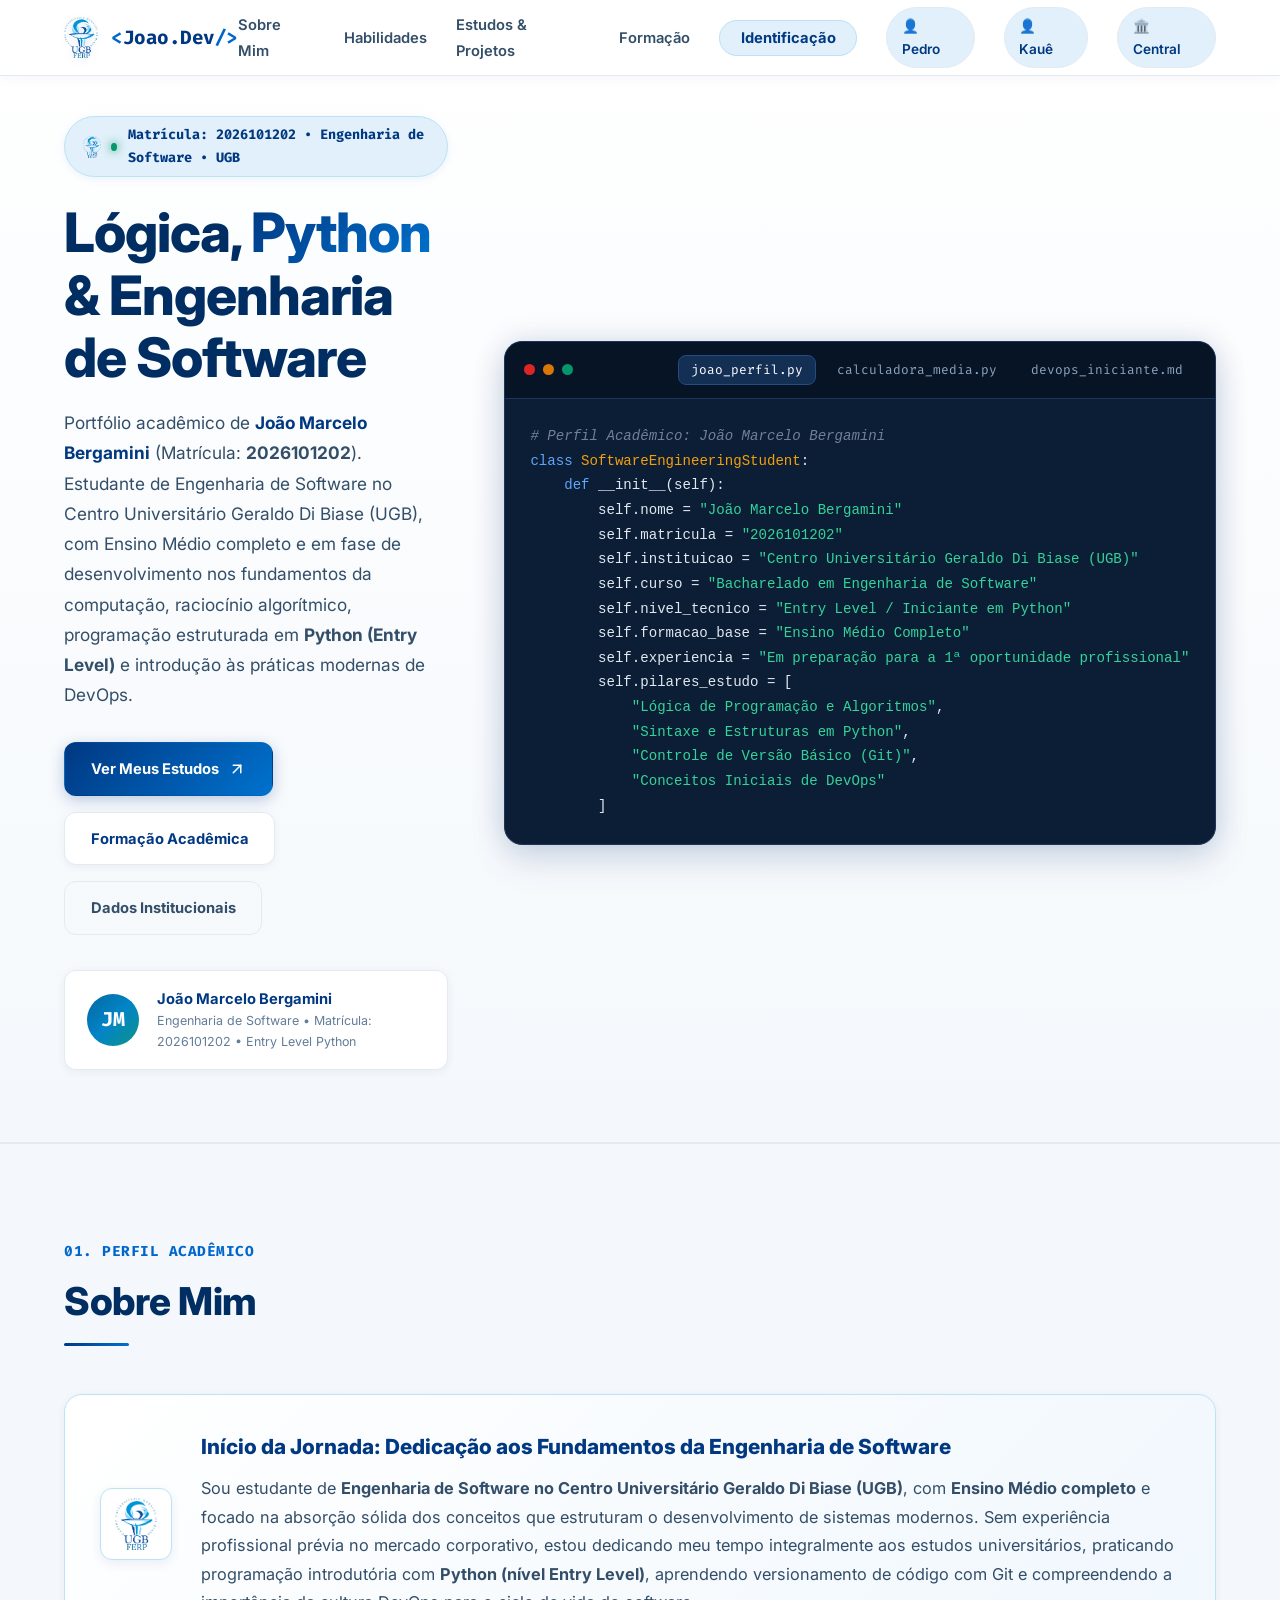
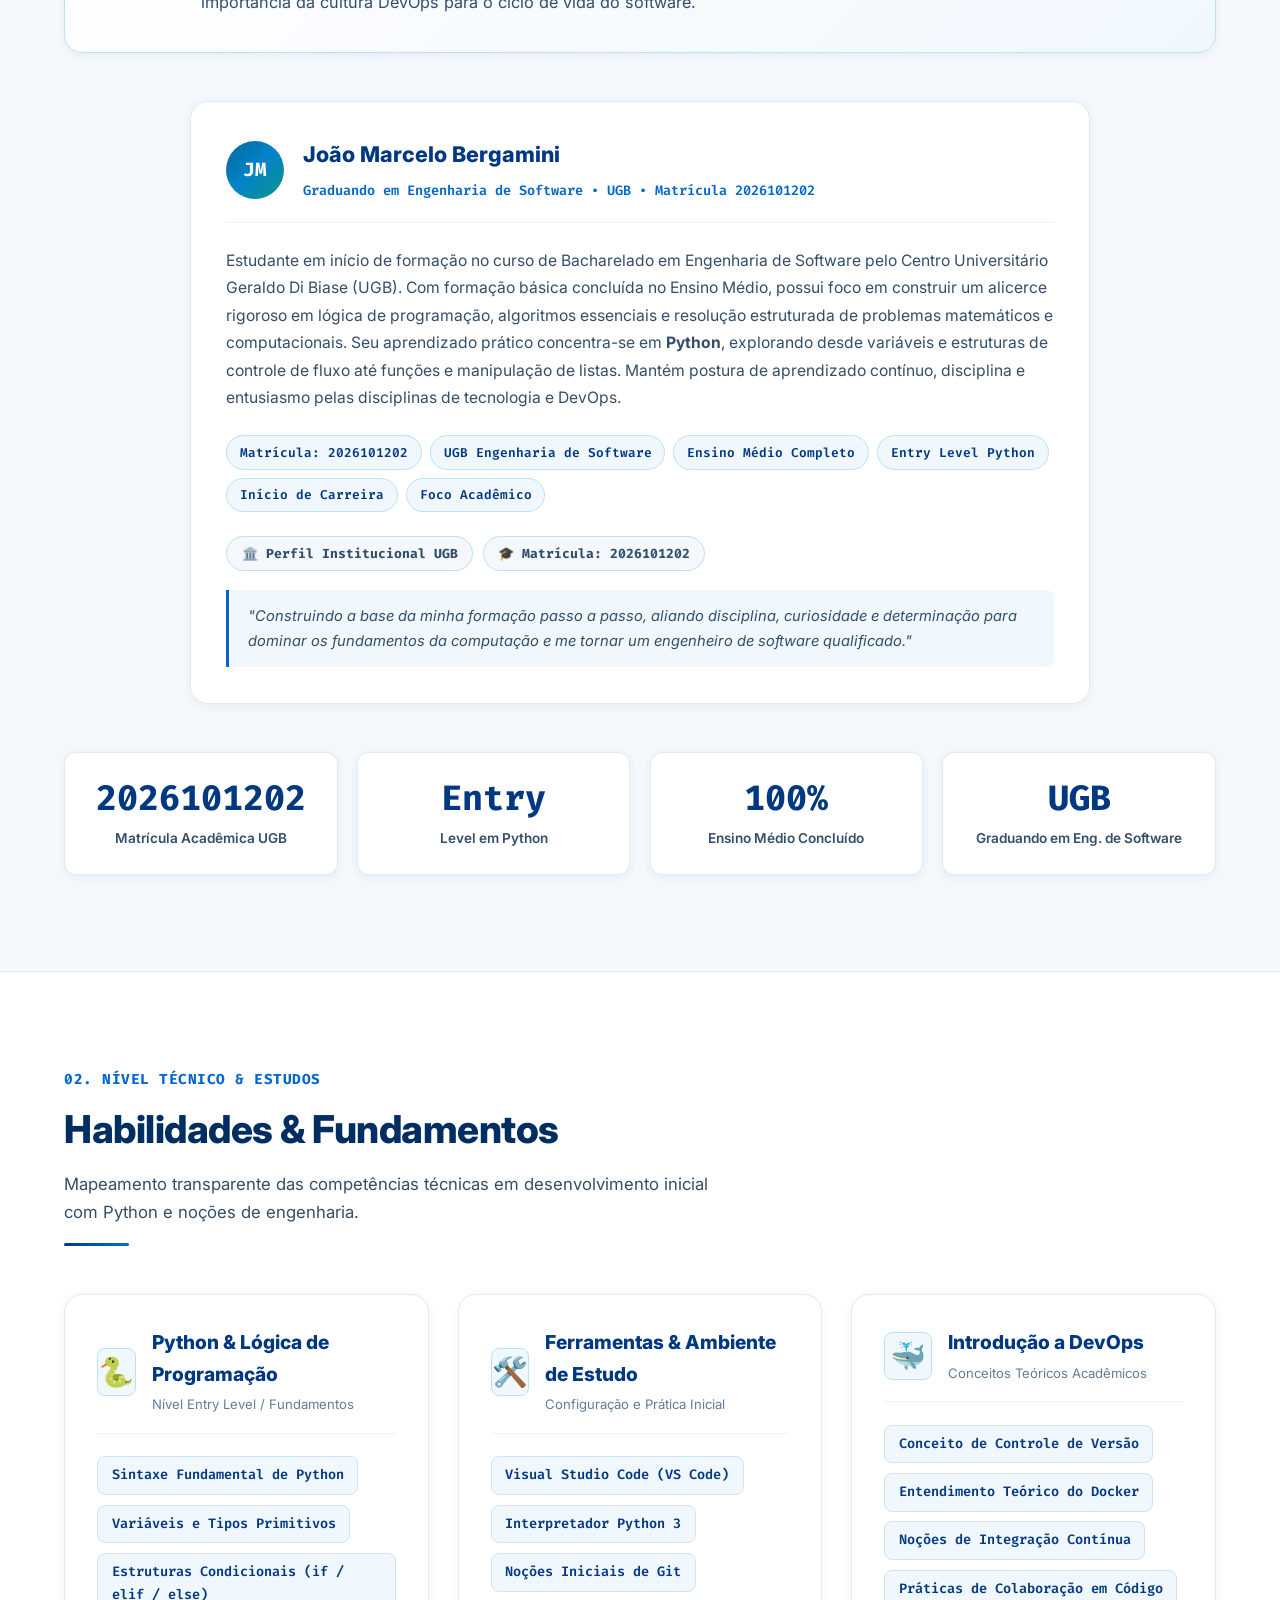
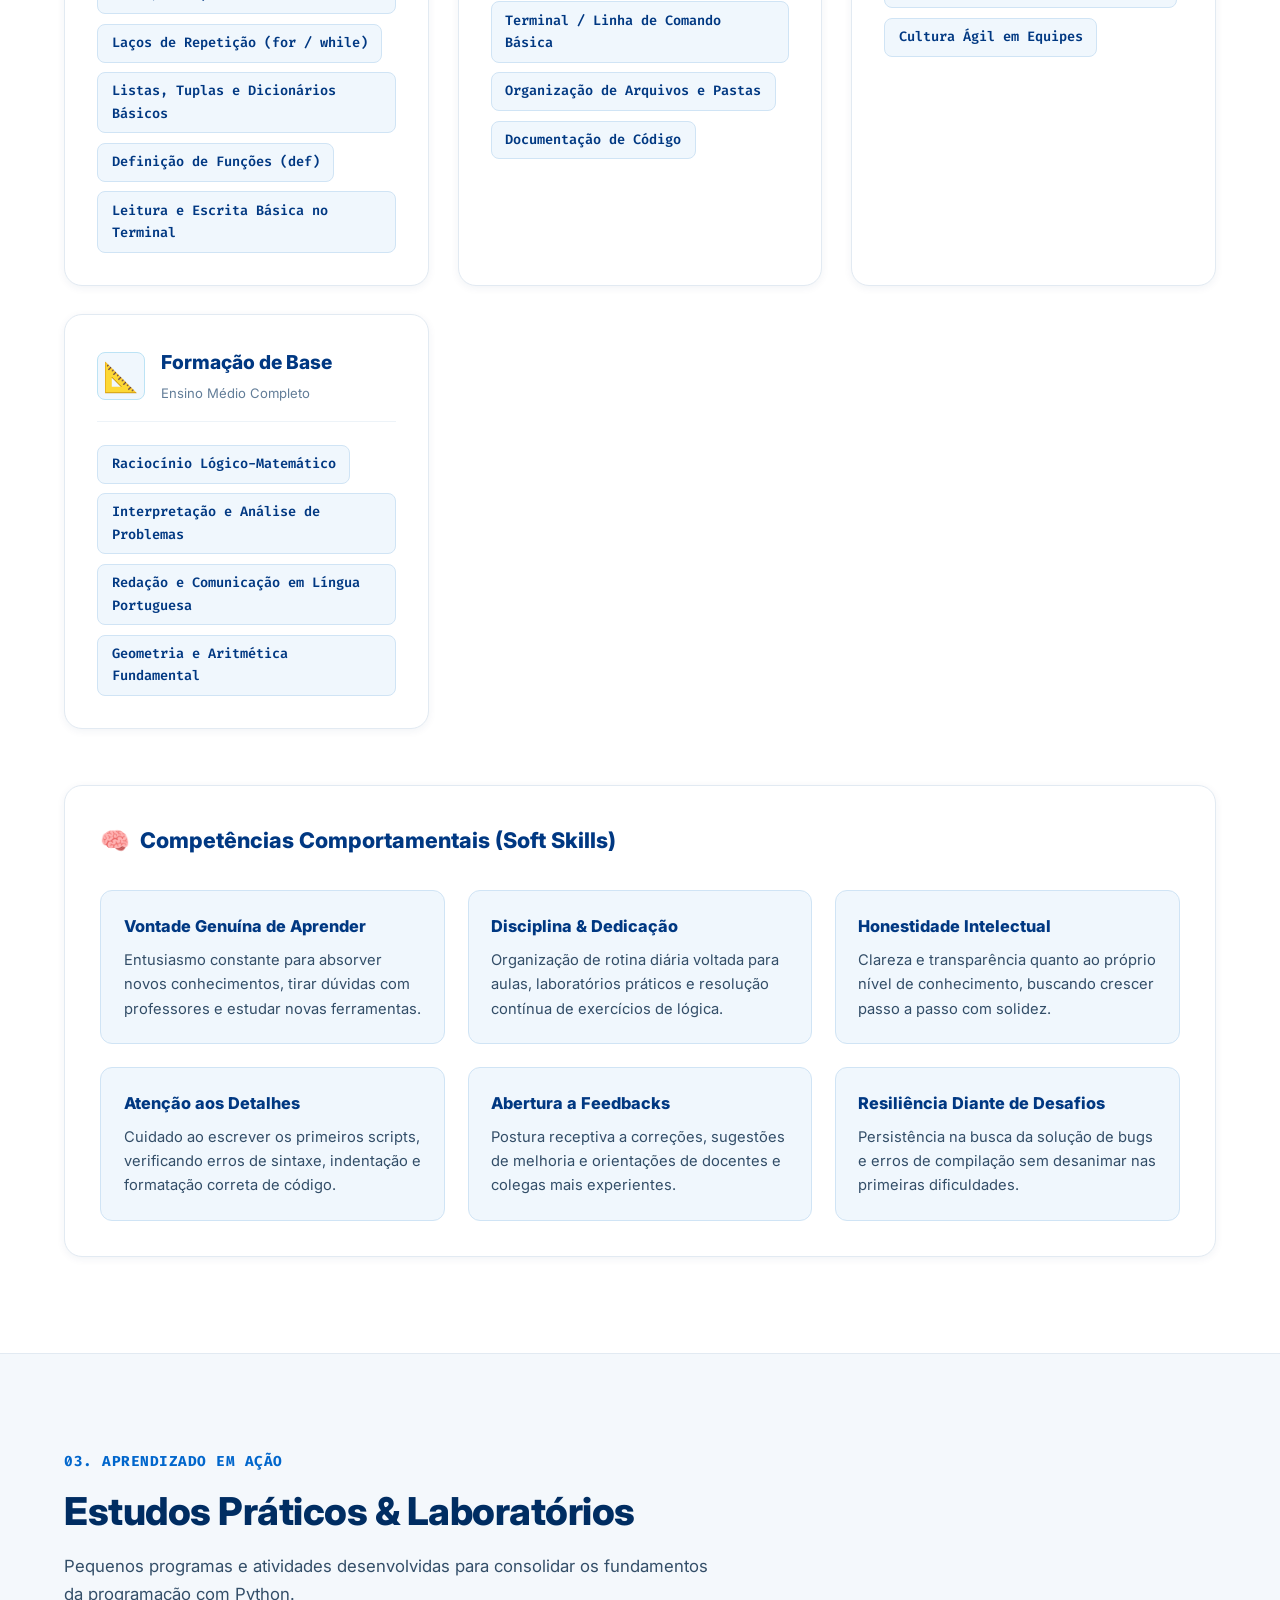
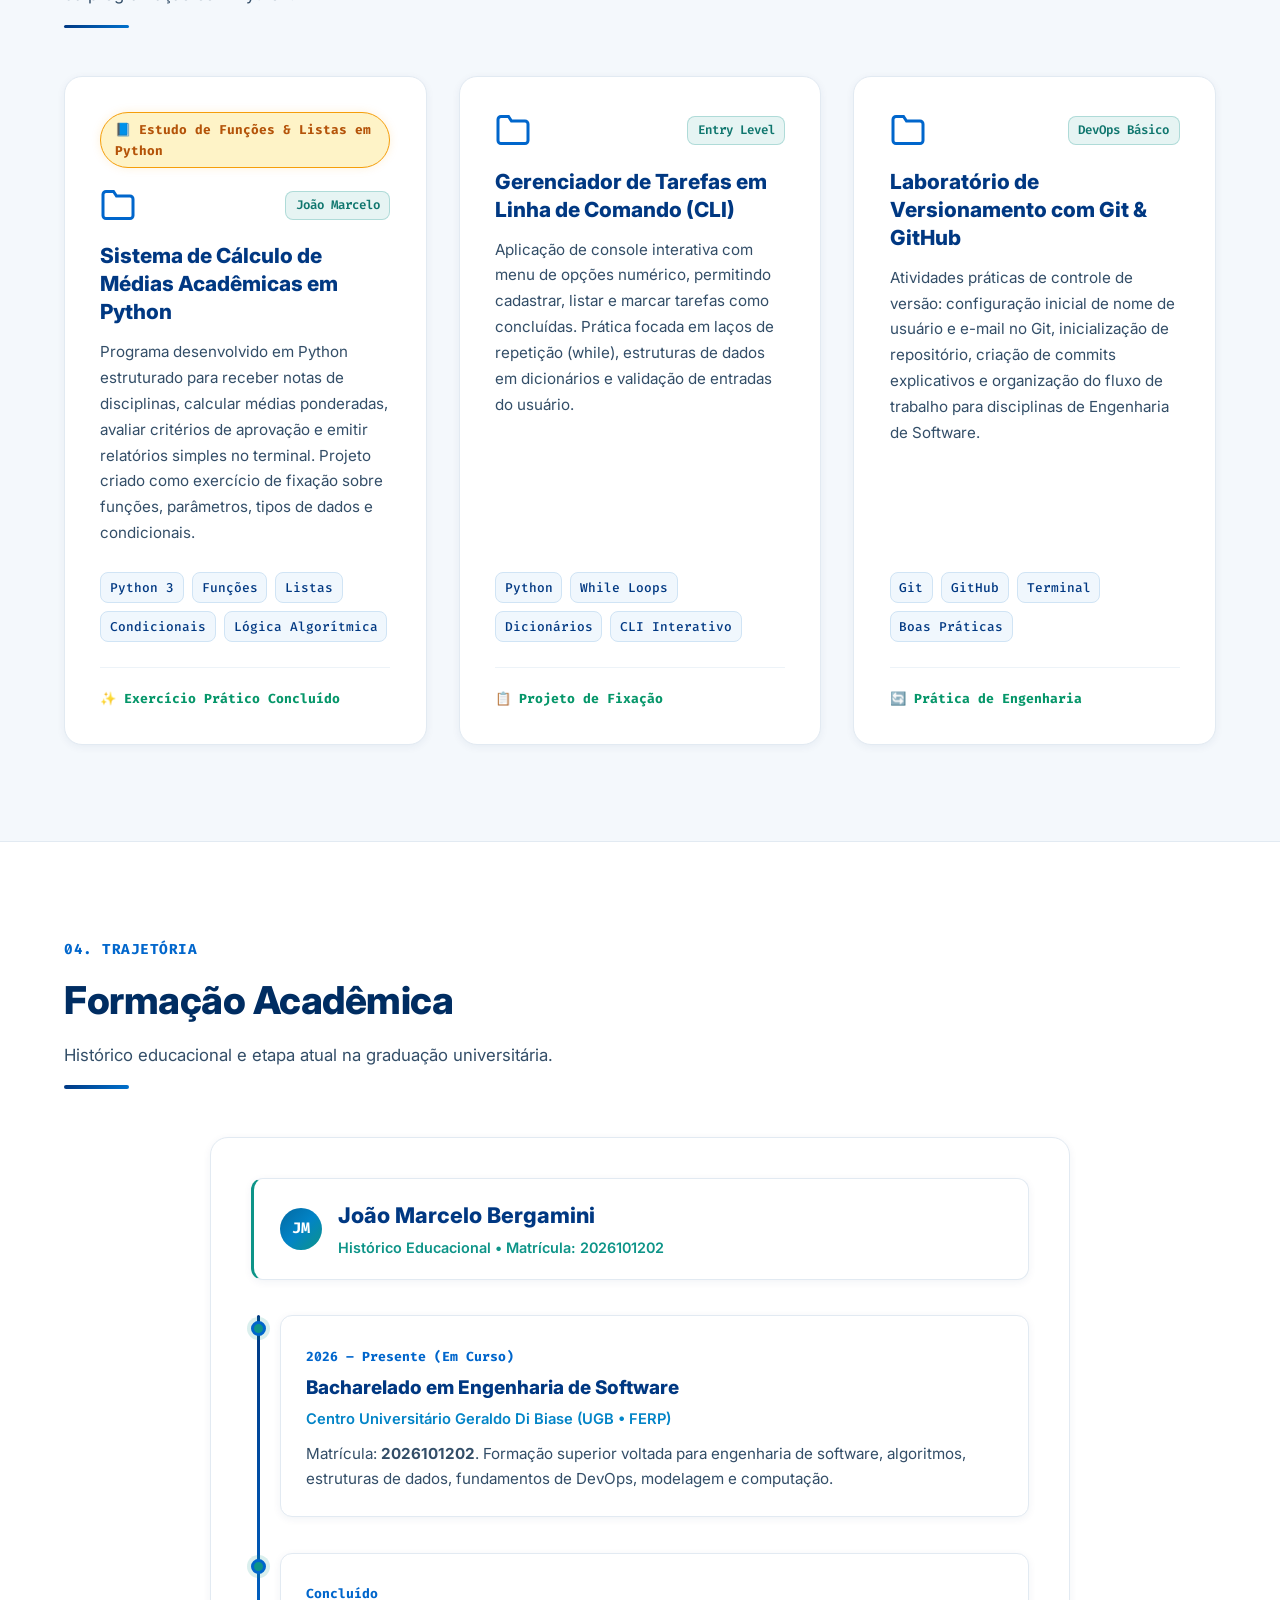
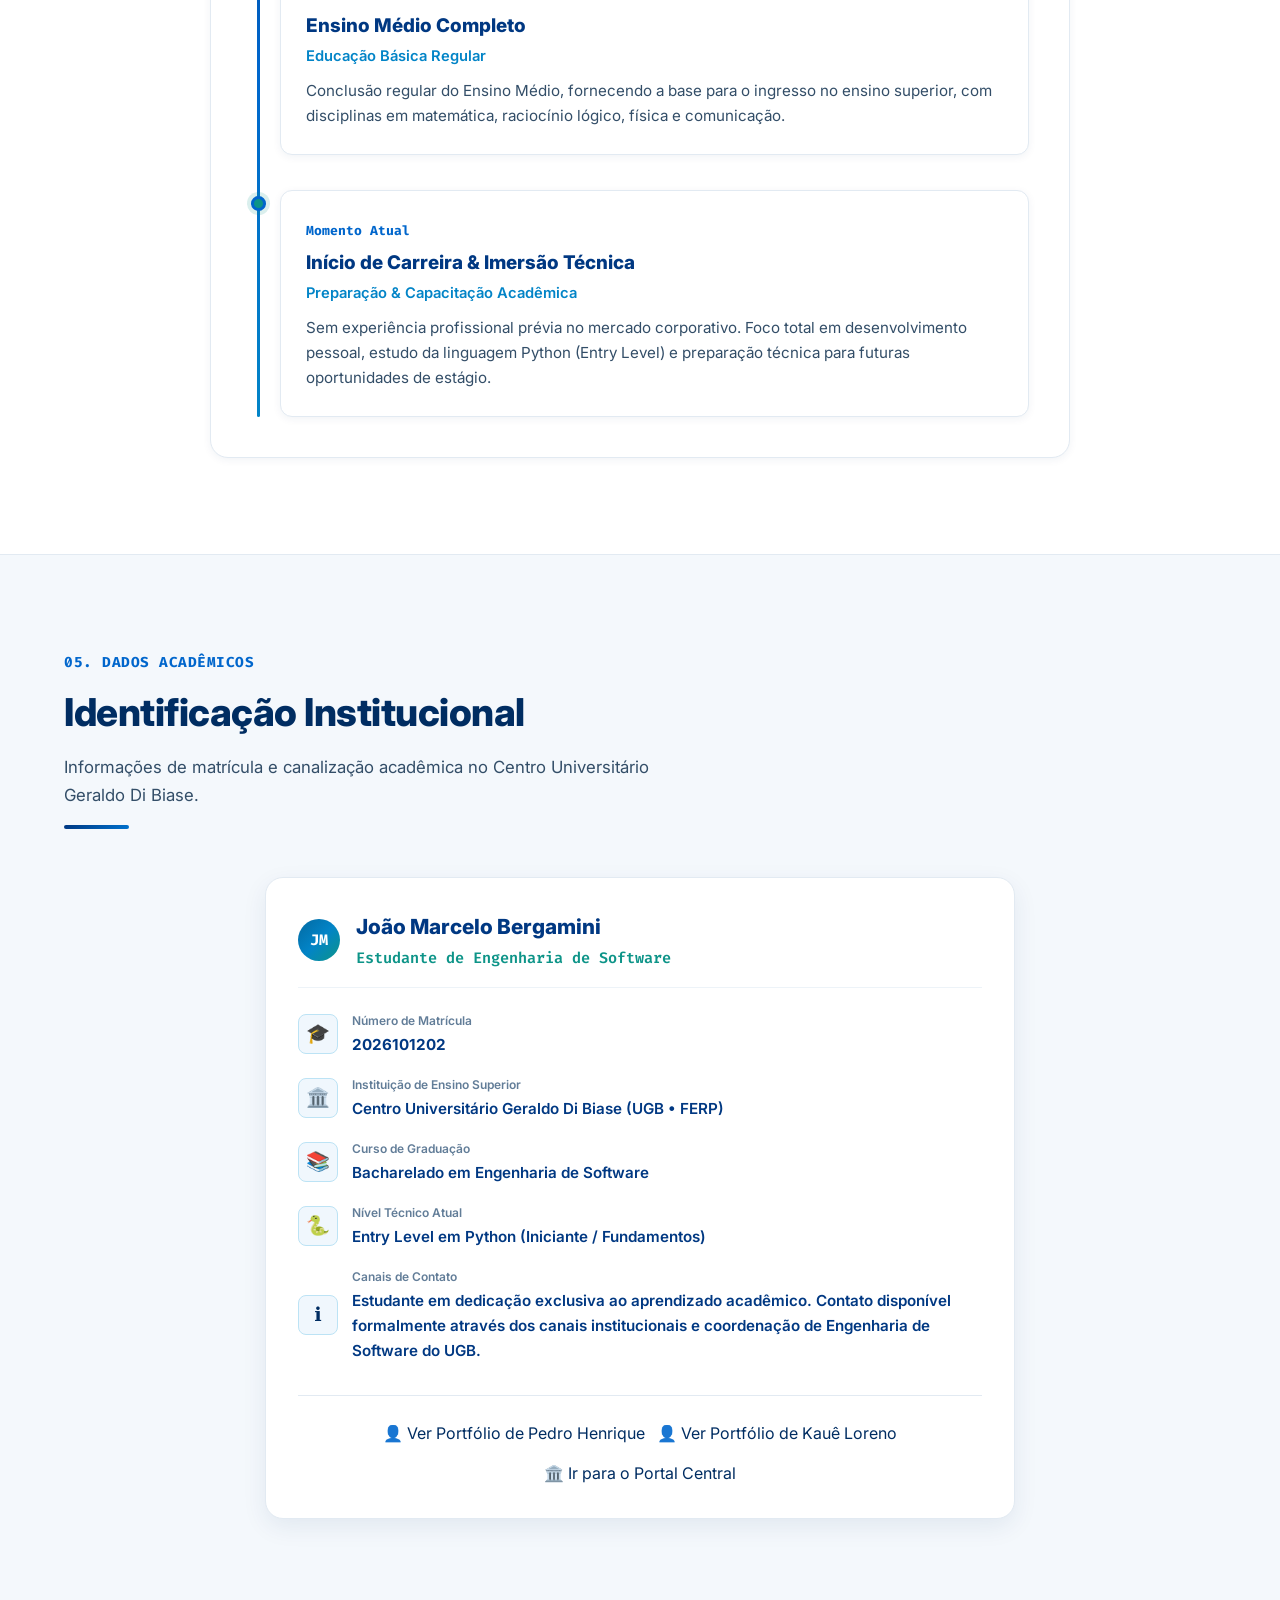
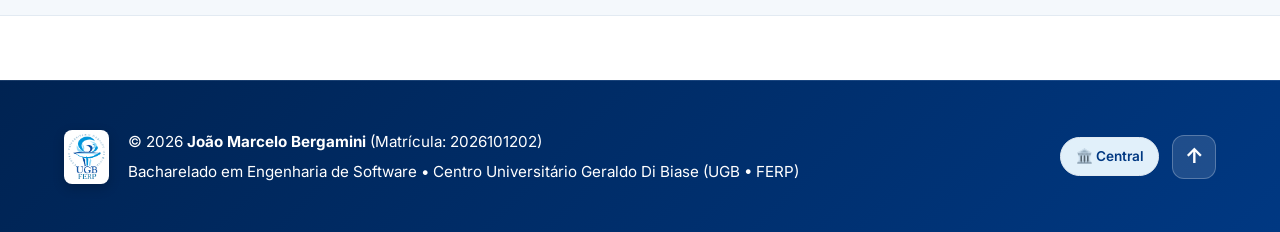
==== joao/index.html @ c81ca3e2 "feat: adicionar portifolios individuais e portal central (Pedro, Kaue, Joao Marcelo)" ====
<!DOCTYPE html>
<html lang="pt-BR">

<head>
    <meta charset="UTF-8">
    <meta name="viewport" content="width=device-width, initial-scale=1.0">
    <meta name="description"
        content="Portfólio Acadêmico de João Marcelo Bergamini - Matrícula 2026101202 • Estudante de Engenharia de Software | UGB">
    <title>João Marcelo Bergamini • Portfólio de Engenharia de Software | UGB</title>
    <!-- Google Fonts -->
    <link rel="preconnect" href="https://fonts.googleapis.com">
    <link rel="preconnect" href="https://fonts.gstatic.com" crossorigin>
    <link
        href="https://fonts.googleapis.com/css2?family=Fira+Code:wght@400;500;600;700&family=Inter:wght@300;400;500;600;700;800&display=swap"
        rel="stylesheet">
    <!-- Favicon com Logo UGB -->
    <link rel="icon" type="image/png" href="logo_ugb.png">
    <!-- Folha de Estilos Exclusiva em CSS -->
    <link rel="stylesheet" href="style.css">
</head>

<body>

    <!-- ================= NAVBAR ================= -->
    <header class="header" id="header">
        <nav class="nav container">
            <a href="#hero" class="nav-logo">
                <img src="logo_ugb.png" alt="Logo UGB FERP" class="nav-logo-img">
                <span class="nav-logo-text"><span class="logo-bracket">&lt;</span>Joao<span class="logo-accent">.Dev</span><span
                        class="logo-bracket">/&gt;</span></span>
            </a>

            <!-- Toggle de Menu Mobile (CSS Puro com Checkbox) -->
            <input type="checkbox" id="nav-toggle" class="nav-toggle-checkbox">
            <label for="nav-toggle" class="nav-toggle-label" aria-label="Abrir Menu">
                <span class="hamburger"></span>
            </label>

            <div class="nav-menu">
                <ul class="nav-list">
                    <li class="nav-item"><a href="#sobre" class="nav-link">Sobre Mim</a></li>
                    <li class="nav-item"><a href="#habilidades" class="nav-link">Habilidades</a></li>
                    <li class="nav-item"><a href="#projetos" class="nav-link">Estudos &amp; Projetos</a></li>
                    <li class="nav-item"><a href="#formacao" class="nav-link">Formação</a></li>
                    <li class="nav-item"><a href="#identificacao" class="nav-link nav-link-btn">Identificação</a></li>
                    <li class="nav-item"><a href="../pedro/index.html" class="nav-link-switch" title="Ver portfólio de Pedro Henrique">👤 Pedro</a></li>
                    <li class="nav-item"><a href="../kaue/index.html" class="nav-link-switch" title="Ver portfólio de Kauê Loreno">👤 Kauê</a></li>
                    <li class="nav-item"><a href="../index.html" class="nav-link-switch" title="Voltar ao portal central">🏛️ Central</a></li>
                </ul>
            </div>
        </nav>
    </header>

    <main>
        <!-- ================= HERO SECTION ================= -->
        <section class="hero" id="hero">
            <div class="hero-container container">
                <div class="hero-content">
                    <div class="hero-badge">
                        <img src="logo_ugb.png" alt="Logo UGB" class="badge-logo-img">
                        <span class="pulse-dot"></span> Matrícula: 2026101202 • Engenharia de Software • UGB
                    </div>
                    <h1 class="hero-title">
                        Lógica, <span class="gradient-text">Python</span> &amp; Engenharia de Software
                    </h1>
                    <p class="hero-subtitle">
                        Portfólio acadêmico de <strong class="text-highlight">João Marcelo Bergamini</strong> (Matrícula: <strong>2026101202</strong>).
                        Estudante de Engenharia de Software no Centro Universitário Geraldo Di Biase (UGB), com Ensino Médio completo
                        e em fase de desenvolvimento nos fundamentos da computação, raciocínio algorítmico,
                        programação estruturada em <strong>Python (Entry Level)</strong> e introdução às práticas modernas de DevOps.
                    </p>
                    <div class="hero-actions">
                        <a href="#projetos" class="btn btn-primary">
                            Ver Meus Estudos
                            <svg class="btn-icon" viewBox="0 0 24 24" fill="none" stroke="currentColor" stroke-width="2"
                                stroke-linecap="round" stroke-linejoin="round">
                                <line x1="7" y1="17" x2="17" y2="7"></line>
                                <polyline points="7 7 17 7 17 17"></polyline>
                            </svg>
                        </a>
                        <a href="#formacao" class="btn btn-secondary">Formação Acadêmica</a>
                        <a href="#identificacao" class="btn btn-outline">Dados Institucionais</a>
                    </div>

                    <!-- Quick Dev Avatar & Info -->
                    <div class="hero-individual-quick">
                        <div class="duo-avatar jm-avatar">JM</div>
                        <div class="duo-meta">
                            <strong>João Marcelo Bergamini</strong>
                            <span>Engenharia de Software • Matrícula: 2026101202 • Entry Level Python</span>
                        </div>
                    </div>
                </div>

                <div class="hero-visual">
                    <!-- Interactive Terminal with Tabs -->
                    <div class="code-card">
                        <div class="code-card-header">
                            <span class="dot dot-red"></span>
                            <span class="dot dot-yellow"></span>
                            <span class="dot dot-green"></span>
                            <div class="code-tabs">
                                <button type="button" class="code-tab active"
                                    onclick="switchTab(this, 'perfil')">joao_perfil.py</button>
                                <button type="button" class="code-tab"
                                    onclick="switchTab(this, 'algoritmo')">calculadora_media.py</button>
                                <button type="button" class="code-tab"
                                    onclick="switchTab(this, 'estudos')">devops_iniciante.md</button>
                            </div>
                        </div>

                        <!-- Tab 1: Perfil João Marcelo -->
                        <div id="tab-perfil" class="code-tab-content active">
                            <pre class="code-body"><code><span class="token-comment"># Perfil Acadêmico: João Marcelo Bergamini</span>
<span class="token-keyword">class</span> <span class="token-class">SoftwareEngineeringStudent</span>:
    <span class="token-keyword">def</span> <span class="token-function">__init__</span>(self):
        self.nome = <span class="token-string">"João Marcelo Bergamini"</span>
        self.matricula = <span class="token-string">"2026101202"</span>
        self.instituicao = <span class="token-string">"Centro Universitário Geraldo Di Biase (UGB)"</span>
        self.curso = <span class="token-string">"Bacharelado em Engenharia de Software"</span>
        self.nivel_tecnico = <span class="token-string">"Entry Level / Iniciante em Python"</span>
        self.formacao_base = <span class="token-string">"Ensino Médio Completo"</span>
        self.experiencia = <span class="token-string">"Em preparação para a 1ª oportunidade profissional"</span>
        self.pilares_estudo = [
            <span class="token-string">"Lógica de Programação e Algoritmos"</span>,
            <span class="token-string">"Sintaxe e Estruturas em Python"</span>,
            <span class="token-string">"Controle de Versão Básico (Git)"</span>,
            <span class="token-string">"Conceitos Iniciais de DevOps"</span>
        ]</code></pre>
                        </div>

                        <!-- Tab 2: Algoritmo Python -->
                        <div id="tab-algoritmo" class="code-tab-content">
                            <pre class="code-body"><code><span class="token-comment"># Prática de Algoritmos & Funções em Python (Entry Level)</span>
<span class="token-keyword">def</span> <span class="token-function">calcular_situacao_academica</span>(notas):
    <span class="token-string">"""Calcula a média e determina a situação do estudante"""</span>
    <span class="token-keyword">if</span> <span class="token-keyword">not</span> notas:
        <span class="token-keyword">return</span> <span class="token-string">"Sem notas registradas"</span>
    
    media = sum(notas) / len(notas)
    situacao = <span class="token-string">"Aprovado"</span> <span class="token-keyword">if</span> media >= <span class="token-number">6.0</span> <span class="token-keyword">else</span> <span class="token-string">"Exame Final"</span>
    
    <span class="token-keyword">return</span> {
        <span class="token-string">"aluno"</span>: <span class="token-string">"João Marcelo Bergamini"</span>,
        <span class="token-string">"matricula"</span>: <span class="token-string">"2026101202"</span>,
        <span class="token-string">"media"</span>: round(media, <span class="token-number">2</span>),
        <span class="token-string">"status"</span>: situacao
    }

resultado = calcular_situacao_academica([<span class="token-number">8.0</span>, <span class="token-number">7.5</span>, <span class="token-number">9.0</span>])
print(resultado)</code></pre>
                        </div>

                        <!-- Tab 3: Notas de Estudo DevOps -->
                        <div id="tab-estudos" class="code-tab-content">
                            <pre class="code-body"><code><span class="token-comment"># Anotações de Aprendizado: DevOps & Engenharia</span>
<span class="token-keyword">Objetivo</span>: Construção da base técnica inicial
<span class="token-keyword">Conceitos em Aprendizado</span>:
  - Git Básico: clone, status, add, commit, push
  - GitHub: criação e organização de repositórios
  - Docker: entendimento do conceito de containers e imagens
  - Lógica Estruturada: variáveis, condicionais e repetições
  - Boa prática: código limpo, legível e comentado</code></pre>
                        </div>
                    </div>
                </div>
            </div>
        </section>

        <!-- ================= SOBRE MIM ================= -->
        <section class="section sobre" id="sobre">
            <div class="container">
                <div class="section-header">
                    <span class="section-tag">01. Perfil Acadêmico</span>
                    <h2 class="section-title">Sobre Mim</h2>
                    <div class="section-line"></div>
                </div>

                <!-- Resumo & Propósito -->
                <div class="duo-synergy-banner">
                    <div class="synergy-logo-box">
                        <img src="logo_ugb.png" alt="Logo UGB FERP" class="synergy-ugb-logo">
                    </div>
                    <div class="synergy-text">
                        <h3>Início da Jornada: Dedicação aos Fundamentos da Engenharia de Software</h3>
                        <p>
                            Sou estudante de <strong>Engenharia de Software no Centro Universitário Geraldo Di Biase (UGB)</strong>,
                            com <strong>Ensino Médio completo</strong> e focado na absorção sólida dos conceitos que estruturam
                            o desenvolvimento de sistemas modernos. Sem experiência profissional prévia no mercado corporativo,
                            estou dedicando meu tempo integralmente aos estudos universitários, praticando programação introdutória com
                            <strong>Python (nível Entry Level)</strong>, aprendendo versionamento de código com Git e compreendendo a importância
                            da cultura DevOps para o ciclo de vida do software.
                        </p>
                    </div>
                </div>

                <!-- Card de Perfil Detalhado -->
                <div class="individual-profile-showcase">
                    <div class="student-profile-card">
                        <div class="student-card-header">
                            <div class="student-avatar-badge jm-gradient">JM</div>
                            <div>
                                <h3 class="student-name">João Marcelo Bergamini</h3>
                                <span class="student-role">Graduando em Engenharia de Software • UGB • Matrícula 2026101202</span>
                            </div>
                        </div>
                        <div class="student-body">
                            <p class="student-bio">
                                Estudante em início de formação no curso de Bacharelado em Engenharia de Software pelo Centro Universitário Geraldo Di Biase (UGB).
                                Com formação básica concluída no Ensino Médio, possui foco em construir um alicerce rigoroso em lógica de programação,
                                algoritmos essenciais e resolução estruturada de problemas matemáticos e computacionais. Seu aprendizado prático concentra-se
                                em <strong>Python</strong>, explorando desde variáveis e estruturas de controle de fluxo até funções e manipulação de listas.
                                Mantém postura de aprendizado contínuo, disciplina e entusiasmo pelas disciplinas de tecnologia e DevOps.
                            </p>
                            <div class="student-tags">
                                <span class="student-tag">Matrícula: 2026101202</span>
                                <span class="student-tag">UGB Engenharia de Software</span>
                                <span class="student-tag">Ensino Médio Completo</span>
                                <span class="student-tag">Entry Level Python</span>
                                <span class="student-tag">Início de Carreira</span>
                                <span class="student-tag">Foco Acadêmico</span>
                            </div>
                            <div class="student-social-links">
                                <span class="student-social-btn" style="background: var(--bg-secondary); color: var(--text-secondary); cursor: default;">
                                    🏛️ Perfil Institucional UGB
                                </span>
                                <span class="student-social-btn" style="background: var(--bg-secondary); color: var(--text-secondary); cursor: default;">
                                    🎓 Matrícula: 2026101202
                                </span>
                            </div>
                            <div class="student-quote">
                                <em>"Construindo a base da minha formação passo a passo, aliando disciplina, curiosidade e determinação para dominar os fundamentos da computação e me tornar um engenheiro de software qualificado."</em>
                            </div>
                        </div>
                    </div>
                </div>

                <!-- Métricas de Destaque -->
                <div class="sobre-highlights">
                    <div class="highlight-item">
                        <span class="highlight-num">2026101202</span>
                        <span class="highlight-label">Matrícula Acadêmica UGB</span>
                    </div>
                    <div class="highlight-item">
                        <span class="highlight-num">Entry</span>
                        <span class="highlight-label">Level em Python</span>
                    </div>
                    <div class="highlight-item">
                        <span class="highlight-num">100%</span>
                        <span class="highlight-label">Ensino Médio Concluído</span>
                    </div>
                    <div class="highlight-item">
                        <span class="highlight-num">UGB</span>
                        <span class="highlight-label">Graduando em Eng. de Software</span>
                    </div>
                </div>
            </div>
        </section>

        <!-- ================= HABILIDADES & COMPETÊNCIAS ================= -->
        <section class="section habilidades" id="habilidades">
            <div class="container">
                <div class="section-header">
                    <span class="section-tag">02. Nível Técnico &amp; Estudos</span>
                    <h2 class="section-title">Habilidades &amp; Fundamentos</h2>
                    <p class="section-desc">Mapeamento transparente das competências técnicas em desenvolvimento inicial com Python e noções de engenharia.</p>
                    <div class="section-line"></div>
                </div>

                <div class="skills-grid">
                    <!-- Categoria 1: Lógica & Programação Python -->
                    <div class="skill-category">
                        <div class="skill-cat-header">
                            <div class="cat-icon">🐍</div>
                            <div>
                                <h3>Python &amp; Lógica de Programação</h3>
                                <span class="cat-sub">Nível Entry Level / Fundamentos</span>
                            </div>
                        </div>
                        <div class="skill-badges">
                            <span class="badge">Sintaxe Fundamental de Python</span>
                            <span class="badge">Variáveis e Tipos Primitivos</span>
                            <span class="badge">Estruturas Condicionais (if / elif / else)</span>
                            <span class="badge">Laços de Repetição (for / while)</span>
                            <span class="badge">Listas, Tuplas e Dicionários Básicos</span>
                            <span class="badge">Definição de Funções (def)</span>
                            <span class="badge">Leitura e Escrita Básica no Terminal</span>
                        </div>
                    </div>

                    <!-- Categoria 2: Noções de Engenharia & Ferramentas -->
                    <div class="skill-category">
                        <div class="skill-cat-header">
                            <div class="cat-icon">🛠️</div>
                            <div>
                                <h3>Ferramentas &amp; Ambiente de Estudo</h3>
                                <span class="cat-sub">Configuração e Prática Inicial</span>
                            </div>
                        </div>
                        <div class="skill-badges">
                            <span class="badge">Visual Studio Code (VS Code)</span>
                            <span class="badge">Interpretador Python 3</span>
                            <span class="badge">Noções Iniciais de Git</span>
                            <span class="badge">Terminal / Linha de Comando Básica</span>
                            <span class="badge">Organização de Arquivos e Pastas</span>
                            <span class="badge">Documentação de Código</span>
                        </div>
                    </div>

                    <!-- Categoria 3: Fundamentos DevOps -->
                    <div class="skill-category">
                        <div class="skill-cat-header">
                            <div class="cat-icon">🐳</div>
                            <div>
                                <h3>Introdução a DevOps</h3>
                                <span class="cat-sub">Conceitos Teóricos Acadêmicos</span>
                            </div>
                        </div>
                        <div class="skill-badges">
                            <span class="badge">Conceito de Controle de Versão</span>
                            <span class="badge">Entendimento Teórico do Docker</span>
                            <span class="badge">Noções de Integração Contínua</span>
                            <span class="badge">Práticas de Colaboração em Código</span>
                            <span class="badge">Cultura Ágil em Equipes</span>
                        </div>
                    </div>

                    <!-- Categoria 4: Formação Base -->
                    <div class="skill-category">
                        <div class="skill-cat-header">
                            <div class="cat-icon">📐</div>
                            <div>
                                <h3>Formação de Base</h3>
                                <span class="cat-sub">Ensino Médio Completo</span>
                            </div>
                        </div>
                        <div class="skill-badges">
                            <span class="badge">Raciocínio Lógico-Matemático</span>
                            <span class="badge">Interpretação e Análise de Problemas</span>
                            <span class="badge">Redação e Comunicação em Língua Portuguesa</span>
                            <span class="badge">Geometria e Aritmética Fundamental</span>
                        </div>
                    </div>
                </div>

                <!-- Soft Skills Section -->
                <div class="soft-skills-container">
                    <h3 class="soft-skills-title">
                        <span class="soft-icon">🧠</span> Competências Comportamentais (Soft Skills)
                    </h3>
                    <div class="soft-skills-grid">
                        <div class="soft-card">
                            <span class="soft-name">Vontade Genuína de Aprender</span>
                            <p>Entusiasmo constante para absorver novos conhecimentos, tirar dúvidas com professores e estudar novas ferramentas.</p>
                        </div>
                        <div class="soft-card">
                            <span class="soft-name">Disciplina &amp; Dedicação</span>
                            <p>Organização de rotina diária voltada para aulas, laboratórios práticos e resolução contínua de exercícios de lógica.</p>
                        </div>
                        <div class="soft-card">
                            <span class="soft-name">Honestidade Intelectual</span>
                            <p>Clareza e transparência quanto ao próprio nível de conhecimento, buscando crescer passo a passo com solidez.</p>
                        </div>
                        <div class="soft-card">
                            <span class="soft-name">Atenção aos Detalhes</span>
                            <p>Cuidado ao escrever os primeiros scripts, verificando erros de sintaxe, indentação e formatação correta de código.</p>
                        </div>
                        <div class="soft-card">
                            <span class="soft-name">Abertura a Feedbacks</span>
                            <p>Postura receptiva a correções, sugestões de melhoria e orientações de docentes e colegas mais experientes.</p>
                        </div>
                        <div class="soft-card">
                            <span class="soft-name">Resiliência Diante de Desafios</span>
                            <p>Persistência na busca da solução de bugs e erros de compilação sem desanimar nas primeiras dificuldades.</p>
                        </div>
                    </div>
                </div>
            </div>
        </section>

        <!-- ================= PROJETOS ACADÊMICOS & EXERCÍCIOS ================= -->
        <section class="section projetos" id="projetos">
            <div class="container">
                <div class="section-header">
                    <span class="section-tag">03. Aprendizado em Ação</span>
                    <h2 class="section-title">Estudos Práticos &amp; Laboratórios</h2>
                    <p class="section-desc">Pequenos programas e atividades desenvolvidas para consolidar os fundamentos da programação com Python.</p>
                    <div class="section-line"></div>
                </div>

                <div class="projetos-grid">
                    <!-- Projeto 1: Calculadora de Médias Acadêmicas -->
                    <article class="project-card featured-project">
                        <div class="project-badge-award award-gold">📘 Estudo de Funções &amp; Listas em Python</div>
                        <div class="project-header">
                            <div class="project-folder-icon">
                                <svg viewBox="0 0 24 24" fill="none" stroke="currentColor" stroke-width="2">
                                    <path
                                        d="M22 19a2 2 0 0 1-2 2H4a2 2 0 0 1-2-2V5a2 2 0 0 1 2-2h5l2 3h9a2 2 0 0 1 2 2z">
                                    </path>
                                </svg>
                            </div>
                            <span class="project-author-badge jm-tag">João Marcelo</span>
                        </div>
                        <h3 class="project-title">Sistema de Cálculo de Médias Acadêmicas em Python</h3>
                        <p class="project-description">
                            Programa desenvolvido em Python estruturado para receber notas de disciplinas, calcular médias ponderadas,
                            avaliar critérios de aprovação e emitir relatórios simples no terminal. Projeto criado como exercício de fixação
                            sobre funções, parâmetros, tipos de dados e condicionais.
                        </p>
                        <div class="project-techs">
                            <span>Python 3</span>
                            <span>Funções</span>
                            <span>Listas</span>
                            <span>Condicionais</span>
                            <span>Lógica Algorítmica</span>
                        </div>
                        <div class="project-links">
                            <span class="project-status-tag">✨ Exercício Prático Concluído</span>
                        </div>
                    </article>

                    <!-- Projeto 2: Gerenciador de Tarefas no Terminal -->
                    <article class="project-card">
                        <div class="project-header">
                            <div class="project-folder-icon">
                                <svg viewBox="0 0 24 24" fill="none" stroke="currentColor" stroke-width="2">
                                    <path
                                        d="M22 19a2 2 0 0 1-2 2H4a2 2 0 0 1-2-2V5a2 2 0 0 1 2-2h5l2 3h9a2 2 0 0 1 2 2z">
                                    </path>
                                </svg>
                            </div>
                            <span class="project-author-badge jm-tag">Entry Level</span>
                        </div>
                        <h3 class="project-title">Gerenciador de Tarefas em Linha de Comando (CLI)</h3>
                        <p class="project-description">
                            Aplicação de console interativa com menu de opções numérico, permitindo cadastrar, listar e marcar
                            tarefas como concluídas. Prática focada em laços de repetição (while), estruturas de dados em dicionários
                            e validação de entradas do usuário.
                        </p>
                        <div class="project-techs">
                            <span>Python</span>
                            <span>While Loops</span>
                            <span>Dicionários</span>
                            <span>CLI Interativo</span>
                        </div>
                        <div class="project-links">
                            <span class="project-status-tag">📋 Projeto de Fixação</span>
                        </div>
                    </article>

                    <!-- Projeto 3: Práticas de Versionamento Git -->
                    <article class="project-card">
                        <div class="project-header">
                            <div class="project-folder-icon">
                                <svg viewBox="0 0 24 24" fill="none" stroke="currentColor" stroke-width="2">
                                    <path
                                        d="M22 19a2 2 0 0 1-2 2H4a2 2 0 0 1-2-2V5a2 2 0 0 1 2-2h5l2 3h9a2 2 0 0 1 2 2z">
                                    </path>
                                </svg>
                            </div>
                            <span class="project-author-badge jm-tag">DevOps Básico</span>
                        </div>
                        <h3 class="project-title">Laboratório de Versionamento com Git &amp; GitHub</h3>
                        <p class="project-description">
                            Atividades práticas de controle de versão: configuração inicial de nome de usuário e e-mail no Git,
                            inicialização de repositório, criação de commits explicativos e organização do fluxo de trabalho
                            para disciplinas de Engenharia de Software.
                        </p>
                        <div class="project-techs">
                            <span>Git</span>
                            <span>GitHub</span>
                            <span>Terminal</span>
                            <span>Boas Práticas</span>
                        </div>
                        <div class="project-links">
                            <span class="project-status-tag">🔄 Prática de Engenharia</span>
                        </div>
                    </article>
                </div>
            </div>
        </section>

        <!-- ================= FORMAÇÃO ACADÊMICA ================= -->
        <section class="section formacao" id="formacao">
            <div class="container">
                <div class="section-header">
                    <span class="section-tag">04. Trajetória</span>
                    <h2 class="section-title">Formação Acadêmica</h2>
                    <p class="section-desc">Histórico educacional e etapa atual na graduação universitária.</p>
                    <div class="section-line"></div>
                </div>

                <div class="single-timeline-container">
                    <div class="single-timeline-card">
                        <div class="timeline-col-header jm-border">
                            <span class="duo-avatar jm-avatar">JM</span>
                            <div>
                                <h3 style="font-size: 1.35rem; font-weight: 800; color: var(--ugb-navy);">João Marcelo Bergamini</h3>
                                <span style="font-size: 0.9rem; color: #0d9488; font-weight: 600;">Histórico Educacional • Matrícula: 2026101202</span>
                            </div>
                        </div>

                        <div class="timeline">
                            <!-- Item 1: Graduação UGB -->
                            <div class="timeline-item">
                                <div class="timeline-dot jm-dot"></div>
                                <div class="timeline-content">
                                    <span class="timeline-date">2026 – Presente (Em Curso)</span>
                                    <h4 class="timeline-title">Bacharelado em Engenharia de Software</h4>
                                    <h5 class="timeline-institution">Centro Universitário Geraldo Di Biase (UGB • FERP)</h5>
                                    <p class="timeline-desc">
                                        Matrícula: <strong>2026101202</strong>. Formação superior voltada para engenharia de software,
                                        algoritmos, estruturas de dados, fundamentos de DevOps, modelagem e computação.
                                    </p>
                                </div>
                            </div>

                            <!-- Item 2: Ensino Médio -->
                            <div class="timeline-item">
                                <div class="timeline-dot jm-dot"></div>
                                <div class="timeline-content">
                                    <span class="timeline-date">Concluído</span>
                                    <h4 class="timeline-title">Ensino Médio Completo</h4>
                                    <h5 class="timeline-institution">Educação Básica Regular</h5>
                                    <p class="timeline-desc">
                                        Conclusão regular do Ensino Médio, fornecendo a base para o ingresso no ensino superior,
                                        com disciplinas em matemática, raciocínio lógico, física e comunicação.
                                    </p>
                                </div>
                            </div>

                            <!-- Item 3: Estágio da Carreira -->
                            <div class="timeline-item">
                                <div class="timeline-dot jm-dot"></div>
                                <div class="timeline-content">
                                    <span class="timeline-date">Momento Atual</span>
                                    <h4 class="timeline-title">Início de Carreira &amp; Imersão Técnica</h4>
                                    <h5 class="timeline-institution">Preparação &amp; Capacitação Acadêmica</h5>
                                    <p class="timeline-desc">
                                        Sem experiência profissional prévia no mercado corporativo. Foco total em desenvolvimento pessoal,
                                        estudo da linguagem Python (Entry Level) e preparação técnica para futuras oportunidades de estágio.
                                    </p>
                                </div>
                            </div>
                        </div>
                    </div>
                </div>
            </div>
        </section>

        <!-- ================= IDENTIFICAÇÃO INSTITUCIONAL ================= -->
        <section class="section contato" id="identificacao">
            <div class="container">
                <div class="section-header">
                    <span class="section-tag">05. Dados Acadêmicos</span>
                    <h2 class="section-title">Identificação Institucional</h2>
                    <p class="section-desc">Informações de matrícula e canalização acadêmica no Centro Universitário Geraldo Di Biase.</p>
                    <div class="section-line"></div>
                </div>

                <div class="single-timeline-container">
                    <div class="contact-card" style="max-width: 750px; margin: 0 auto; box-shadow: var(--shadow-md);">
                        <div class="contact-card-top">
                            <div class="duo-avatar jm-avatar">JM</div>
                            <div>
                                <h4 style="font-size: 1.3rem;">João Marcelo Bergamini</h4>
                                <span style="font-size: 0.95rem; color: #0d9488; font-weight: 600;">Estudante de Engenharia de Software</span>
                            </div>
                        </div>

                        <div class="contact-items">
                            <div class="contact-item">
                                <span class="c-icon">🎓</span>
                                <div>
                                    <small>Número de Matrícula</small>
                                    <p><strong>2026101202</strong></p>
                                </div>
                            </div>

                            <div class="contact-item">
                                <span class="c-icon">🏛️</span>
                                <div>
                                    <small>Instituição de Ensino Superior</small>
                                    <p>Centro Universitário Geraldo Di Biase (UGB • FERP)</p>
                                </div>
                            </div>

                            <div class="contact-item">
                                <span class="c-icon">📚</span>
                                <div>
                                    <small>Curso de Graduação</small>
                                    <p>Bacharelado em Engenharia de Software</p>
                                </div>
                            </div>

                            <div class="contact-item">
                                <span class="c-icon">🐍</span>
                                <div>
                                    <small>Nível Técnico Atual</small>
                                    <p>Entry Level em Python (Iniciante / Fundamentos)</p>
                                </div>
                            </div>

                            <div class="contact-item">
                                <span class="c-icon">ℹ️</span>
                                <div>
                                    <small>Canais de Contato</small>
                                    <p>Estudante em dedicação exclusiva ao aprendizado acadêmico. Contato disponível formalmente através dos canais institucionais e coordenação de Engenharia de Software do UGB.</p>
                                </div>
                            </div>
                        </div>

                        <!-- Botões de Navegação entre Colegas -->
                        <div style="margin-top: 2rem; padding-top: 1.5rem; border-top: 1px solid var(--border-color); display: flex; flex-wrap: wrap; gap: 0.8rem; justify-content: center;">
                            <a href="../pedro/index.html" class="portal-btn-secondary">
                                👤 Ver Portfólio de Pedro Henrique
                            </a>
                            <a href="../kaue/index.html" class="portal-btn-secondary">
                                👤 Ver Portfólio de Kauê Loreno
                            </a>
                            <a href="../index.html" class="portal-btn-secondary">
                                🏛️ Ir para o Portal Central
                            </a>
                        </div>
                    </div>
                </div>
            </div>
        </section>
    </main>

    <!-- ================= FOOTER ================= -->
    <footer class="footer">
        <div class="container footer-content">
            <div class="footer-brand">
                <img src="logo_ugb.png" alt="Logo UGB FERP" class="footer-ugb-logo">
                <div class="footer-text">
                    <p>&copy; 2026 <strong>João Marcelo Bergamini</strong> (Matrícula: 2026101202)</p>
                    <p class="footer-sub">Bacharelado em Engenharia de Software • Centro Universitário Geraldo Di Biase (UGB • FERP)</p>
                </div>
            </div>
            <div style="display: flex; align-items: center; gap: 0.8rem;">
                <a href="../index.html" class="nav-link-switch">🏛️ Central</a>
                <a href="#hero" class="back-to-top" title="Voltar ao Topo" aria-label="Voltar ao Topo">↑</a>
            </div>
        </div>
    </footer>

    <!-- Scripts de Interatividade -->
    <script>
        // Terminal Tab Switcher
        function switchTab(btn, tabId) {
            document.querySelectorAll('.code-tab').forEach(tab => tab.classList.remove('active'));
            document.querySelectorAll('.code-tab-content').forEach(content => content.classList.remove('active'));

            const selectedContent = document.getElementById('tab-' + tabId);
            if (selectedContent) {
                selectedContent.classList.add('active');
            }
            if (btn) {
                btn.classList.add('active');
            }
        }
    </script>

</body>

</html>
---- joao/style.css ----
/* ==========================================================================
   PORTFÓLIO DA DUPLA - ENGENHARIA DE SOFTWARE & DEVOPS
   Integrantes: Pedro Henrique Dornellas & Kauê Loreno Lopes
   Instituição: Centro Universitário Geraldo Di Biase (UGB • FERP)
   Tema: Branco e Cores Oficiais da Identidade Visual UGB FERP
   ========================================================================== */

/* ---------------- VARIÁVEIS CSS (DESIGN TOKENS) ---------------- */
:root {
    /* Superfícies & Fundos (Branco e Tons Claros Suaves) */
    --bg-primary: #ffffff;
    --bg-secondary: #f4f8fc;
    --bg-surface: #ffffff;
    --bg-card: #ffffff;
    --bg-card-hover: #f0f7fd;
    --bg-card-alt: #eaf3fb;
    --bg-glass: rgba(255, 255, 255, 0.94);

    /* Bordas */
    --border-color: #e2eaf2;
    --border-subtle: #edf3f8;
    --border-hover: #0072ce;
    --border-focus: #003882;

    /* Tipografia (Alto Contraste e Legibilidade em Fundo Branco) */
    --text-primary: #002d62;      /* Azul Marinho Profundo da Logo */
    --text-secondary: #334e68;    /* Azul Ardósia Elegante */
    --text-muted: #627d98;        /* Azul Acinzentado */
    --text-on-dark: #ffffff;      /* Branco Puro */

    /* Paleta Oficial da Logo UGB FERP */
    --ugb-navy: #003882;          /* Azul Marinho Principal */
    --ugb-navy-dark: #002352;     /* Azul Marinho Escuro */
    --ugb-royal: #0066cc;         /* Azul Royal Médio */
    --ugb-cyan: #0072ce;          /* Azul Vivo / Ciano Médio */
    --ugb-sky: #0284c7;           /* Azul Céu */
    --ugb-sky-light: #38bdf8;     /* Azul Claro da Chama */
    --ugb-ice: #e1f0fa;           /* Azul Gelo Suave */
    --ugb-ice-light: #f0f7fd;     /* Azul Gelo Muito Claro */
    --ugb-ice-tint: rgba(0, 114, 206, 0.08);

    /* Acentos & Status */
    --accent-blue: #0066cc;
    --accent-navy: #003882;
    --accent-cyan: #0284c7;
    --accent-emerald: #059669;
    --accent-amber: #d97706;
    --accent-gold: #b45309;
    --accent-red: #dc2626;

    /* Cores Temáticas dos Estudantes (Harmonizadas com a Logo) */
    --ph-color: #0284c7;
    --ph-gradient: linear-gradient(135deg, #004b99 0%, #0284c7 100%);
    --kl-color: #003882;
    --kl-gradient: linear-gradient(135deg, #002352 0%, #0066cc 100%);
    --duo-gradient: linear-gradient(135deg, #003882 0%, #0066cc 50%, #0284c7 100%);

    /* Gradientes */
    --gradient-primary: linear-gradient(135deg, #003882 0%, #0072ce 100%);
    --gradient-royal: linear-gradient(135deg, #0066cc 0%, #0284c7 100%);
    --gradient-subtle: linear-gradient(135deg, #f0f7fd 0%, #e1f0fa 100%);
    --gradient-card: linear-gradient(180deg, #ffffff 0%, #f8fbfe 100%);

    /* Fontes */
    --font-main: 'Inter', system-ui, -apple-system, sans-serif;
    --font-code: 'Fira Code', monospace;

    /* Sombras Elegantes para Tema Branco/Claro */
    --shadow-sm: 0 2px 8px rgba(0, 45, 98, 0.06);
    --shadow-md: 0 8px 24px rgba(0, 45, 98, 0.08);
    --shadow-lg: 0 16px 36px rgba(0, 45, 98, 0.12);
    --shadow-glow: 0 0 25px rgba(0, 114, 206, 0.18);
    --shadow-glow-blue: 0 0 30px rgba(0, 102, 204, 0.2);

    /* Raios de Borda */
    --radius-sm: 8px;
    --radius-md: 12px;
    --radius-lg: 18px;
    --radius-full: 9999px;

    --transition: all 0.3s cubic-bezier(0.4, 0, 0.2, 1);
    --header-height: 76px;
}

/* ---------------- RESET & BASE ---------------- */
*, *::before, *::after {
    margin: 0;
    padding: 0;
    box-sizing: border-box;
}

html {
    scroll-behavior: smooth;
    font-size: 16px;
    scroll-padding-top: calc(var(--header-height) + 1.5rem);
}

body {
    background-color: var(--bg-primary);
    color: var(--text-primary);
    font-family: var(--font-main);
    line-height: 1.65;
    overflow-x: hidden;
    background-image: 
        radial-gradient(at 10% 10%, rgba(0, 114, 206, 0.04) 0px, transparent 40%),
        radial-gradient(at 90% 90%, rgba(2, 132, 199, 0.04) 0px, transparent 40%),
        radial-gradient(at 50% 50%, rgba(0, 56, 130, 0.02) 0px, transparent 60%);
    background-attachment: fixed;
}

a {
    color: inherit;
    text-decoration: none;
    transition: var(--transition);
}

ul {
    list-style: none;
}

img, svg {
    display: block;
    max-width: 100%;
}

.container {
    width: 100%;
    max-width: 1200px;
    margin-left: auto;
    margin-right: auto;
    padding-left: 1.5rem;
    padding-right: 1.5rem;
}

.gradient-text {
    background: var(--gradient-primary);
    -webkit-background-clip: text;
    -webkit-text-fill-color: transparent;
    display: inline-block;
}

.text-highlight {
    color: var(--ugb-navy);
    font-weight: 700;
}

/* ---------------- CABEÇALHO / NAVBAR ---------------- */
.header {
    position: fixed;
    top: 0;
    left: 0;
    width: 100%;
    height: var(--header-height);
    background-color: var(--bg-glass);
    backdrop-filter: blur(16px);
    -webkit-backdrop-filter: blur(16px);
    border-bottom: 1px solid var(--border-color);
    box-shadow: 0 2px 12px rgba(0, 45, 98, 0.04);
    z-index: 1000;
}

.nav {
    height: 100%;
    display: flex;
    align-items: center;
    justify-content: space-between;
}

.nav-logo {
    display: flex;
    align-items: center;
    gap: 0.85rem;
    font-family: var(--font-code);
    font-size: 1.2rem;
    font-weight: 700;
    color: var(--ugb-navy);
    letter-spacing: -0.5px;
}

.nav-logo-img {
    height: 42px;
    width: auto;
    object-fit: contain;
    filter: drop-shadow(0 2px 4px rgba(0, 56, 130, 0.15));
    transition: var(--transition);
}

.nav-logo:hover .nav-logo-img {
    transform: scale(1.05);
}

.nav-logo-text {
    display: flex;
    align-items: center;
}

.logo-bracket {
    color: var(--ugb-royal);
}

.logo-accent {
    color: var(--ugb-navy);
    font-weight: 800;
}

.nav-list {
    display: flex;
    align-items: center;
    gap: 1.8rem;
}

.nav-link {
    font-size: 0.92rem;
    font-weight: 600;
    color: var(--text-secondary);
    position: relative;
    padding: 0.4rem 0;
}

.nav-link::after {
    content: '';
    position: absolute;
    bottom: 0;
    left: 0;
    width: 0%;
    height: 2.5px;
    background: var(--gradient-primary);
    border-radius: var(--radius-full);
    transition: var(--transition);
}

.nav-link:hover {
    color: var(--ugb-navy);
}

.nav-link:hover::after {
    width: 100%;
}

.nav-link-btn {
    padding: 0.5rem 1.3rem !important;
    background: var(--ugb-ice) !important;
    color: var(--ugb-navy) !important;
    border: 1px solid #bce3f5 !important;
    border-radius: var(--radius-full) !important;
    font-weight: 700 !important;
}

.nav-link-btn::after {
    display: none;
}

.nav-link-btn:hover {
    background: var(--gradient-primary) !important;
    color: #ffffff !important;
    border-color: transparent !important;
    box-shadow: 0 4px 15px rgba(0, 56, 130, 0.25);
    transform: translateY(-2px);
}

/* Menu Mobile (CSS Checkbox Hack) */
.nav-toggle-checkbox {
    display: none;
}

.nav-toggle-label {
    display: none;
    cursor: pointer;
    padding: 0.5rem;
    z-index: 1001;
}

.hamburger {
    display: block;
    width: 24px;
    height: 2.5px;
    background-color: var(--ugb-navy);
    position: relative;
    transition: var(--transition);
    border-radius: 2px;
}

.hamburger::before,
.hamburger::after {
    content: '';
    position: absolute;
    width: 24px;
    height: 2.5px;
    background-color: var(--ugb-navy);
    transition: var(--transition);
    border-radius: 2px;
}

.hamburger::before { top: -8px; }
.hamburger::after { top: 8px; }

/* ---------------- HERO SECTION ---------------- */
.hero {
    min-height: 92vh;
    display: flex;
    align-items: center;
    padding-top: calc(var(--header-height) + 2.5rem);
    padding-bottom: 4.5rem;
    position: relative;
    background: linear-gradient(180deg, #ffffff 0%, #f4f8fc 100%);
    border-bottom: 1px solid var(--border-color);
}

.hero-container {
    display: grid;
    grid-template-columns: 1.15fr 1fr;
    gap: 3.5rem;
    align-items: center;
}

.hero-badge {
    display: inline-flex;
    align-items: center;
    gap: 0.65rem;
    background: var(--ugb-ice);
    border: 1px solid #bce3f5;
    color: var(--ugb-navy);
    padding: 0.45rem 1.15rem;
    border-radius: var(--radius-full);
    font-size: 0.85rem;
    font-weight: 700;
    margin-bottom: 1.5rem;
    font-family: var(--font-code);
    box-shadow: 0 2px 8px rgba(0, 114, 206, 0.08);
}

.badge-logo-img {
    height: 22px;
    width: auto;
    object-fit: contain;
}

.pulse-dot {
    width: 8px;
    height: 8px;
    background-color: var(--accent-emerald);
    border-radius: 50%;
    box-shadow: 0 0 10px var(--accent-emerald);
    animation: pulse 2s infinite ease-in-out;
}

@keyframes pulse {
    0%, 100% { opacity: 1; transform: scale(1); }
    50% { opacity: 0.4; transform: scale(1.25); }
}

.hero-title {
    font-size: clamp(2.3rem, 4.5vw, 3.4rem);
    font-weight: 800;
    line-height: 1.15;
    letter-spacing: -1px;
    color: var(--text-primary);
    margin-bottom: 1.2rem;
}

.hero-subtitle {
    font-size: 1.08rem;
    color: var(--text-secondary);
    margin-bottom: 2rem;
    max-width: 580px;
    line-height: 1.75;
}

.hero-actions {
    display: flex;
    gap: 1rem;
    margin-bottom: 2.2rem;
    flex-wrap: wrap;
}

/* Duo Quick Avatars in Hero */
.hero-duo-quick {
    display: flex;
    gap: 1.2rem;
    flex-wrap: wrap;
}

.duo-quick-card {
    display: flex;
    align-items: center;
    gap: 0.85rem;
    background: #ffffff;
    border: 1px solid var(--border-color);
    padding: 0.75rem 1.2rem;
    border-radius: var(--radius-md);
    box-shadow: var(--shadow-sm);
    transition: var(--transition);
}

.duo-quick-card:hover {
    border-color: var(--ugb-royal);
    transform: translateY(-2px);
    box-shadow: var(--shadow-md);
}

.duo-avatar {
    width: 42px;
    height: 42px;
    border-radius: 50%;
    display: flex;
    align-items: center;
    justify-content: center;
    font-weight: 800;
    font-size: 0.95rem;
    color: #ffffff;
    font-family: var(--font-code);
    flex-shrink: 0;
}

.ph-avatar {
    background: var(--ph-gradient);
    box-shadow: 0 0 12px rgba(2, 132, 199, 0.35);
}

.kl-avatar {
    background: var(--kl-gradient);
    box-shadow: 0 0 12px rgba(0, 56, 130, 0.35);
}

.duo-meta {
    display: flex;
    flex-direction: column;
}

.duo-meta strong {
    font-size: 0.92rem;
    color: var(--ugb-navy);
}

.duo-meta span {
    font-size: 0.78rem;
    color: var(--text-muted);
}

/* ---------------- TERMINAL / CODE CARD HERO ---------------- */
.code-card {
    background-color: #0b1e36;
    border: 1px solid #1c3558;
    border-radius: var(--radius-lg);
    box-shadow: var(--shadow-lg), 0 0 30px rgba(0, 56, 130, 0.15);
    overflow: hidden;
    position: relative;
    transition: var(--transition);
}

.code-card:hover {
    border-color: var(--ugb-royal);
    box-shadow: var(--shadow-lg), var(--shadow-glow);
}

.code-card-header {
    background-color: #061426;
    padding: 0.8rem 1.2rem;
    display: flex;
    align-items: center;
    gap: 0.5rem;
    border-bottom: 1px solid #1c3558;
}

.dot {
    width: 11px;
    height: 11px;
    border-radius: 50%;
}

.dot-red { background-color: var(--accent-red); }
.dot-yellow { background-color: var(--accent-amber); }
.dot-green { background-color: var(--accent-emerald); }

.code-tabs {
    display: flex;
    gap: 0.5rem;
    margin-left: auto;
}

.code-tab {
    background: transparent;
    border: 1px solid transparent;
    color: #8da4be;
    font-family: var(--font-code);
    font-size: 0.8rem;
    padding: 0.35rem 0.75rem;
    border-radius: var(--radius-sm);
    cursor: pointer;
    transition: var(--transition);
}

.code-tab:hover {
    color: #ffffff;
    background-color: rgba(255, 255, 255, 0.08);
}

.code-tab.active {
    color: #ffffff;
    background-color: #142f54;
    border-color: #244b82;
}

.code-tab-content {
    display: none;
}

.code-tab-content.active {
    display: block;
    animation: fadeIn 0.3s ease;
}

@keyframes fadeIn {
    from { opacity: 0; transform: translateY(4px); }
    to { opacity: 1; transform: translateY(0); }
}

.code-body {
    padding: 1.6rem;
    font-family: var(--font-code);
    font-size: 0.88rem;
    line-height: 1.75;
    overflow-x: auto;
    color: #e2e8f0;
}

.token-key { color: #38bdf8; }
.token-string { color: #34d399; }
.token-number { color: #fbbf24; }
.token-keyword { color: #60a5fa; }
.token-class { color: #f59e0b; }
.token-comment { color: #718096; font-style: italic; }

/* ---------------- BOTÕES ---------------- */
.btn {
    display: inline-flex;
    align-items: center;
    justify-content: center;
    gap: 0.6rem;
    padding: 0.85rem 1.6rem;
    font-weight: 700;
    font-size: 0.92rem;
    border-radius: var(--radius-md);
    cursor: pointer;
    transition: var(--transition);
    border: 1px solid transparent;
    font-family: var(--font-main);
}

.btn-primary {
    background: var(--gradient-primary);
    color: #ffffff;
    box-shadow: 0 4px 15px rgba(0, 56, 130, 0.25);
}

.btn-primary:hover {
    transform: translateY(-2px);
    box-shadow: 0 8px 25px rgba(0, 56, 130, 0.35);
    color: #ffffff;
}

.btn-secondary {
    background-color: #ffffff;
    border: 1.5px solid var(--border-color);
    color: var(--ugb-navy);
    box-shadow: var(--shadow-sm);
}

.btn-secondary:hover {
    background-color: var(--ugb-ice-light);
    border-color: var(--ugb-royal);
    color: var(--ugb-navy);
    transform: translateY(-2px);
    box-shadow: var(--shadow-md);
}

.btn-outline {
    background-color: transparent;
    border: 1.5px solid var(--border-color);
    color: var(--text-secondary);
}

.btn-outline:hover {
    border-color: var(--ugb-royal);
    color: var(--ugb-navy);
    background-color: var(--ugb-ice-light);
}

.btn-icon {
    width: 18px;
    height: 18px;
    transition: transform 0.2s ease;
}

.btn:hover .btn-icon {
    transform: translate(2px, -2px);
}

.btn-block {
    width: 100%;
}

/* ---------------- SEÇÕES GENÉRICAS ---------------- */
.section {
    padding: 6rem 0;
    position: relative;
}

.section:nth-of-type(even) {
    background-color: var(--bg-secondary);
    border-top: 1px solid var(--border-color);
    border-bottom: 1px solid var(--border-color);
}

.section-header {
    margin-bottom: 3rem;
}

.section-tag {
    font-family: var(--font-code);
    color: var(--ugb-royal);
    font-size: 0.9rem;
    font-weight: 700;
    display: block;
    margin-bottom: 0.4rem;
    text-transform: uppercase;
    letter-spacing: 0.5px;
}

.section-title {
    font-size: clamp(1.9rem, 3.5vw, 2.4rem);
    font-weight: 800;
    letter-spacing: -0.5px;
    color: var(--text-primary);
    margin-bottom: 0.6rem;
}

.section-desc {
    color: var(--text-secondary);
    font-size: 1.05rem;
    max-width: 650px;
    margin-bottom: 1rem;
}

.section-line {
    width: 65px;
    height: 3.5px;
    background: var(--gradient-primary);
    border-radius: var(--radius-full);
}

/* ---------------- SOBRE A DUPLA ---------------- */
.duo-synergy-banner {
    display: flex;
    gap: 1.8rem;
    background: linear-gradient(135deg, #ffffff 0%, var(--ugb-ice-light) 100%);
    border: 1px solid #bce3f5;
    border-radius: var(--radius-lg);
    padding: 2.2rem;
    margin-bottom: 3rem;
    align-items: center;
    box-shadow: var(--shadow-sm);
}

.synergy-logo-box {
    background: #ffffff;
    border: 1px solid #bce3f5;
    width: 72px;
    height: 72px;
    display: flex;
    align-items: center;
    justify-content: center;
    border-radius: var(--radius-md);
    flex-shrink: 0;
    box-shadow: 0 4px 12px rgba(0, 56, 130, 0.08);
}

.synergy-ugb-logo {
    height: 52px;
    width: auto;
    object-fit: contain;
}

.synergy-text h3 {
    font-size: 1.3rem;
    font-weight: 800;
    color: var(--ugb-navy);
    margin-bottom: 0.6rem;
}

.synergy-text p {
    color: var(--text-secondary);
    font-size: 1.02rem;
    line-height: 1.75;
}

.students-profiles-grid {
    display: grid;
    grid-template-columns: repeat(2, 1fr);
    gap: 2rem;
    margin-bottom: 3rem;
}

.student-profile-card {
    background-color: #ffffff;
    border: 1px solid var(--border-color);
    border-radius: var(--radius-lg);
    padding: 2.2rem;
    box-shadow: var(--shadow-sm);
    transition: var(--transition);
    display: flex;
    flex-direction: column;
}

.student-profile-card:hover {
    border-color: var(--ugb-royal);
    transform: translateY(-5px);
    box-shadow: var(--shadow-md);
}

.student-card-header {
    display: flex;
    align-items: center;
    gap: 1.2rem;
    margin-bottom: 1.5rem;
    padding-bottom: 1.2rem;
    border-bottom: 1px solid var(--border-subtle);
}

.student-avatar-badge {
    width: 58px;
    height: 58px;
    border-radius: 50%;
    display: flex;
    align-items: center;
    justify-content: center;
    font-weight: 800;
    font-size: 1.2rem;
    color: #ffffff;
    font-family: var(--font-code);
    flex-shrink: 0;
}

.ph-gradient {
    background: var(--ph-gradient);
    box-shadow: 0 0 15px rgba(2, 132, 199, 0.35);
}

.kl-gradient {
    background: var(--kl-gradient);
    box-shadow: 0 0 15px rgba(0, 56, 130, 0.35);
}

.student-name {
    font-size: 1.35rem;
    font-weight: 800;
    color: var(--ugb-navy);
    margin-bottom: 0.2rem;
}

.student-role {
    font-size: 0.85rem;
    color: var(--ugb-royal);
    font-weight: 600;
    font-family: var(--font-code);
}

.student-bio {
    color: var(--text-secondary);
    font-size: 0.98rem;
    line-height: 1.75;
    margin-bottom: 1.5rem;
    flex-grow: 1;
}

.student-tags {
    display: flex;
    flex-wrap: wrap;
    gap: 0.5rem;
    margin-bottom: 1.5rem;
}

.student-tag {
    background: var(--ugb-ice-light);
    border: 1px solid #bce3f5;
    padding: 0.35rem 0.8rem;
    border-radius: var(--radius-full);
    font-size: 0.8rem;
    font-weight: 600;
    color: var(--ugb-navy);
    font-family: var(--font-code);
}

.student-social-links {
    display: flex;
    gap: 0.6rem;
    margin-bottom: 1.2rem;
}

.student-social-btn {
    display: inline-flex;
    align-items: center;
    gap: 0.4rem;
    font-size: 0.82rem;
    font-family: var(--font-code);
    font-weight: 700;
    color: var(--ugb-navy);
    background: var(--ugb-ice);
    border: 1px solid #bce3f5;
    padding: 0.35rem 0.9rem;
    border-radius: var(--radius-full);
    transition: var(--transition);
}

.student-social-btn:hover {
    background: var(--gradient-primary);
    color: #ffffff;
    border-color: transparent;
    box-shadow: 0 2px 10px rgba(0, 56, 130, 0.25);
    transform: translateY(-2px);
}

.student-quote {
    background: var(--ugb-ice-light);
    border-left: 3.5px solid var(--ugb-royal);
    padding: 0.9rem 1.2rem;
    border-radius: 0 var(--radius-sm) var(--radius-sm) 0;
    font-size: 0.92rem;
    color: var(--text-secondary);
    font-style: italic;
}

.sobre-highlights {
    display: grid;
    grid-template-columns: repeat(4, 1fr);
    gap: 1.2rem;
}

.highlight-item {
    background-color: #ffffff;
    border: 1px solid var(--border-color);
    padding: 1.5rem 1.2rem;
    border-radius: var(--radius-md);
    text-align: center;
    box-shadow: var(--shadow-sm);
    transition: var(--transition);
}

.highlight-item:hover {
    border-color: var(--ugb-royal);
    transform: translateY(-3px);
    box-shadow: var(--shadow-md);
}

.highlight-num {
    display: block;
    font-size: 2.2rem;
    font-weight: 800;
    color: var(--ugb-navy);
    font-family: var(--font-code);
    line-height: 1.2;
    margin-bottom: 0.3rem;
}

.highlight-label {
    font-size: 0.85rem;
    color: var(--text-secondary);
    font-weight: 600;
}

/* ---------------- HABILIDADES & FILTROS ---------------- */
.skills-filter-bar {
    display: flex;
    gap: 0.8rem;
    margin-bottom: 2.5rem;
    flex-wrap: wrap;
}

.filter-btn {
    background-color: #ffffff;
    border: 1.5px solid var(--border-color);
    color: var(--text-secondary);
    padding: 0.65rem 1.3rem;
    border-radius: var(--radius-full);
    font-size: 0.88rem;
    font-weight: 700;
    cursor: pointer;
    transition: var(--transition);
    font-family: var(--font-main);
    box-shadow: var(--shadow-sm);
}

.filter-btn:hover {
    color: var(--ugb-navy);
    border-color: var(--ugb-royal);
    background-color: var(--ugb-ice-light);
}

.filter-btn.active {
    background: var(--gradient-primary);
    color: #ffffff;
    border-color: transparent;
    box-shadow: 0 4px 15px rgba(0, 56, 130, 0.25);
}

.skills-grid {
    display: grid;
    grid-template-columns: repeat(auto-fit, minmax(320px, 1fr));
    gap: 1.8rem;
    margin-bottom: 3.5rem;
}

.skill-category {
    background-color: #ffffff;
    border: 1px solid var(--border-color);
    border-radius: var(--radius-lg);
    padding: 2rem;
    box-shadow: var(--shadow-sm);
    transition: var(--transition);
    display: flex;
    flex-direction: column;
}

.skill-category:hover {
    border-color: var(--ugb-royal);
    transform: translateY(-5px);
    box-shadow: var(--shadow-md);
}

.skill-cat-header {
    display: flex;
    align-items: center;
    gap: 1rem;
    margin-bottom: 1.4rem;
    padding-bottom: 1rem;
    border-bottom: 1px solid var(--border-subtle);
}

.cat-icon {
    font-size: 1.8rem;
    background: var(--ugb-ice-light);
    width: 48px;
    height: 48px;
    display: flex;
    align-items: center;
    justify-content: center;
    border-radius: var(--radius-sm);
    border: 1px solid #bce3f5;
}

.skill-cat-header h3 {
    font-size: 1.2rem;
    font-weight: 800;
    color: var(--ugb-navy);
}

.cat-sub {
    font-size: 0.82rem;
    color: var(--text-muted);
}

.skill-badges {
    display: flex;
    flex-wrap: wrap;
    gap: 0.6rem;
}

.badge {
    background: var(--ugb-ice-light);
    border: 1px solid #d0e4f5;
    color: var(--ugb-navy);
    padding: 0.45rem 0.85rem;
    border-radius: var(--radius-sm);
    font-size: 0.85rem;
    font-weight: 600;
    font-family: var(--font-code);
    transition: var(--transition);
}

.badge small {
    color: var(--ugb-royal);
    font-size: 0.75rem;
    margin-left: 0.3rem;
}

.badge[data-who="kl"] small { color: var(--ugb-navy); font-weight: 700; }
.badge[data-who="ph"] small { color: var(--ugb-sky); font-weight: 700; }
.badge[data-who="duo"] small { color: var(--accent-emerald); font-weight: 700; }

.badge:hover {
    background: #ffffff;
    color: var(--ugb-navy);
    border-color: var(--ugb-royal);
    box-shadow: 0 2px 8px rgba(0, 114, 206, 0.15);
}

/* Soft Skills Box */
.soft-skills-container {
    background: #ffffff;
    border: 1px solid var(--border-color);
    border-radius: var(--radius-lg);
    padding: 2.2rem;
    box-shadow: var(--shadow-sm);
}

.soft-skills-title {
    font-size: 1.35rem;
    font-weight: 800;
    color: var(--ugb-navy);
    margin-bottom: 1.8rem;
    display: flex;
    align-items: center;
    gap: 0.6rem;
}

.soft-icon {
    font-size: 1.5rem;
}

.soft-skills-grid {
    display: grid;
    grid-template-columns: repeat(auto-fit, minmax(280px, 1fr));
    gap: 1.4rem;
}

.soft-card {
    background: var(--ugb-ice-light);
    border: 1px solid #d0e4f5;
    padding: 1.4rem;
    border-radius: var(--radius-md);
    transition: var(--transition);
}

.soft-card:hover {
    border-color: var(--ugb-royal);
    background: #ffffff;
    transform: translateY(-3px);
    box-shadow: var(--shadow-sm);
}

.soft-name {
    display: block;
    font-size: 1.02rem;
    font-weight: 800;
    color: var(--ugb-navy);
    margin-bottom: 0.5rem;
}

.soft-card p {
    font-size: 0.92rem;
    color: var(--text-secondary);
    line-height: 1.65;
}

/* ---------------- PROJETOS ---------------- */
.projetos-grid {
    display: grid;
    grid-template-columns: repeat(auto-fit, minmax(340px, 1fr));
    gap: 2rem;
}

.project-card {
    background-color: #ffffff;
    border: 1px solid var(--border-color);
    border-radius: var(--radius-lg);
    padding: 2.2rem;
    display: flex;
    flex-direction: column;
    box-shadow: var(--shadow-sm);
    transition: var(--transition);
    position: relative;
}

.project-card:hover {
    border-color: var(--ugb-royal);
    transform: translateY(-8px);
    box-shadow: var(--shadow-lg), 0 0 20px rgba(0, 114, 206, 0.12);
}

.project-badge-award {
    background: #fef3c7;
    color: #92400e;
    border: 1px solid #fcd34d;
    font-size: 0.8rem;
    font-weight: 700;
    padding: 0.35rem 0.85rem;
    border-radius: var(--radius-full);
    margin-bottom: 1.2rem;
    display: inline-block;
    width: fit-content;
    font-family: var(--font-code);
}

.award-gold {
    background: #fef3c7;
    color: #b45309;
    border-color: #f59e0b;
    box-shadow: 0 0 10px rgba(245, 158, 11, 0.15);
}

.project-header {
    display: flex;
    justify-content: space-between;
    align-items: center;
    margin-bottom: 1.2rem;
}

.project-folder-icon svg {
    width: 36px;
    height: 36px;
    color: var(--ugb-royal);
}

.project-author-badge {
    font-size: 0.78rem;
    font-weight: 700;
    padding: 0.25rem 0.75rem;
    border-radius: var(--radius-full);
    font-family: var(--font-code);
}

.kl-tag {
    background: var(--ugb-ice);
    color: var(--ugb-navy);
    border: 1px solid #bce3f5;
}

.ph-tag {
    background: #e0f2fe;
    color: var(--ugb-sky);
    border: 1px solid #bae6fd;
}

.duo-tag {
    background: #dcfce7;
    color: #166534;
    border: 1px solid #bbf7d0;
}

.project-title {
    font-size: 1.3rem;
    font-weight: 800;
    margin-bottom: 0.8rem;
    color: var(--ugb-navy);
    line-height: 1.35;
}

.project-description {
    font-size: 0.95rem;
    color: var(--text-secondary);
    line-height: 1.7;
    margin-bottom: 1.6rem;
    flex-grow: 1;
}

.project-techs {
    display: flex;
    flex-wrap: wrap;
    gap: 0.5rem;
    margin-bottom: 1.6rem;
}

.project-techs span {
    font-size: 0.8rem;
    font-family: var(--font-code);
    color: var(--ugb-navy);
    background: var(--ugb-ice-light);
    border: 1px solid #d0e4f5;
    padding: 0.25rem 0.55rem;
    border-radius: var(--radius-sm);
    font-weight: 500;
}

.project-links {
    display: flex;
    align-items: center;
    justify-content: space-between;
    padding-top: 1.2rem;
    border-top: 1px solid var(--border-subtle);
}

.project-btn {
    display: inline-flex;
    align-items: center;
    gap: 0.5rem;
    font-size: 0.88rem;
    font-weight: 700;
    color: var(--ugb-navy);
    padding: 0.5rem 1rem;
    background-color: var(--ugb-ice-light);
    border: 1px solid #bce3f5;
    border-radius: var(--radius-sm);
    transition: var(--transition);
}

.project-btn svg {
    width: 16px;
    height: 16px;
}

.project-btn:hover {
    color: #ffffff;
    border-color: transparent;
    background-color: var(--ugb-navy);
}

.project-status-tag {
    font-size: 0.82rem;
    color: var(--accent-emerald);
    font-family: var(--font-code);
    font-weight: 700;
}

/* ---------------- DESTAQUES, PRÊMIOS & PESQUISA ---------------- */
.destaques-grid {
    display: grid;
    grid-template-columns: repeat(auto-fit, minmax(340px, 1fr));
    gap: 2rem;
}

.destaque-card {
    background-color: #ffffff;
    border: 1px solid var(--border-color);
    border-radius: var(--radius-lg);
    padding: 2.2rem;
    display: flex;
    gap: 1.4rem;
    align-items: flex-start;
    box-shadow: var(--shadow-sm);
    transition: var(--transition);
}

.destaque-card:hover {
    border-color: var(--ugb-royal);
    transform: translateY(-5px);
    box-shadow: var(--shadow-md);
}

.highlight-glow {
    border-color: #fcd34d;
    background: linear-gradient(180deg, #fffbeb 0%, #ffffff 100%);
    box-shadow: 0 0 20px rgba(245, 158, 11, 0.08);
}

.destaque-trophy {
    font-size: 2.2rem;
    background: var(--ugb-ice-light);
    border: 1px solid #bce3f5;
    width: 58px;
    height: 58px;
    display: flex;
    align-items: center;
    justify-content: center;
    border-radius: var(--radius-md);
    flex-shrink: 0;
}

.destaque-content {
    flex-grow: 1;
}

.destaque-tag {
    display: block;
    font-size: 0.78rem;
    font-family: var(--font-code);
    font-weight: 700;
    color: var(--ugb-royal);
    margin-bottom: 0.4rem;
    text-transform: uppercase;
    letter-spacing: 0.5px;
}

.destaque-title {
    font-size: 1.22rem;
    font-weight: 800;
    color: var(--ugb-navy);
    margin-bottom: 0.6rem;
}

.destaque-desc {
    font-size: 0.95rem;
    color: var(--text-secondary);
    line-height: 1.65;
    margin-bottom: 0.8rem;
}

.destaque-sublist {
    margin-bottom: 0.8rem;
    padding-left: 1.2rem;
}

.destaque-sublist li {
    font-size: 0.88rem;
    color: var(--text-secondary);
    list-style-type: disc;
    margin-bottom: 0.3rem;
}

.destaque-author {
    display: block;
    font-size: 0.85rem;
    color: var(--ugb-navy);
    font-family: var(--font-code);
    font-weight: 600;
    padding-top: 0.6rem;
    border-top: 1px dashed #d0e4f5;
}

/* ---------------- FORMAÇÃO & LINHA DO TEMPO DA DUPLA ---------------- */
.duo-timeline-grid {
    display: grid;
    grid-template-columns: repeat(2, 1fr);
    gap: 3rem;
}

.timeline-column {
    display: flex;
    flex-direction: column;
}

.timeline-col-header {
    display: flex;
    align-items: center;
    gap: 1rem;
    background: #ffffff;
    border: 1px solid var(--border-color);
    padding: 1.2rem 1.6rem;
    border-radius: var(--radius-md);
    margin-bottom: 2.2rem;
    box-shadow: var(--shadow-sm);
}

.ph-border { border-left: 5px solid var(--ugb-sky); }
.kl-border { border-left: 5px solid var(--ugb-navy); }

.timeline-col-header h3 {
    font-size: 1.25rem;
    font-weight: 800;
    color: var(--ugb-navy);
}

.timeline {
    position: relative;
    padding-left: 1.8rem;
}

.timeline::before {
    content: '';
    position: absolute;
    top: 0;
    bottom: 0;
    left: 6px;
    width: 3px;
    background: linear-gradient(180deg, var(--ugb-navy) 0%, var(--ugb-royal) 50%, var(--ugb-sky) 100%);
    border-radius: var(--radius-full);
}

.timeline-item {
    position: relative;
    margin-bottom: 2.2rem;
}

.timeline-item:last-child {
    margin-bottom: 0;
}

.timeline-dot {
    position: absolute;
    top: 6px;
    left: -1.8rem;
    width: 15px;
    height: 15px;
    border-radius: 50%;
    background-color: #ffffff;
    border: 3.5px solid var(--ugb-royal);
    box-shadow: 0 0 8px rgba(0, 102, 204, 0.4);
}

.ph-dot {
    border-color: var(--ugb-sky);
    box-shadow: 0 0 8px rgba(2, 132, 199, 0.4);
}

.kl-dot {
    border-color: var(--ugb-navy);
    box-shadow: 0 0 8px rgba(0, 56, 130, 0.4);
}

.timeline-content {
    background-color: #ffffff;
    border: 1px solid var(--border-color);
    border-radius: var(--radius-md);
    padding: 1.6rem;
    box-shadow: var(--shadow-sm);
    transition: var(--transition);
}

.timeline-content:hover {
    border-color: var(--ugb-royal);
    transform: translateX(4px);
    box-shadow: var(--shadow-md);
}

.timeline-date {
    display: inline-block;
    font-family: var(--font-code);
    font-size: 0.82rem;
    color: var(--ugb-royal);
    font-weight: 700;
    margin-bottom: 0.3rem;
}

.timeline-title {
    font-size: 1.18rem;
    font-weight: 800;
    color: var(--ugb-navy);
    margin-bottom: 0.2rem;
}

.timeline-institution {
    font-size: 0.92rem;
    font-weight: 600;
    color: var(--ugb-sky);
    margin-bottom: 0.6rem;
}

.timeline-desc {
    font-size: 0.95rem;
    color: var(--text-secondary);
    line-height: 1.65;
}

/* ---------------- CONTATO ---------------- */
.contato-grid {
    display: grid;
    grid-template-columns: 1fr 1.1fr;
    gap: 3rem;
}

.contato-cards-container {
    display: flex;
    flex-direction: column;
    gap: 1.8rem;
}

.contact-card {
    background-color: #ffffff;
    border: 1px solid var(--border-color);
    border-radius: var(--radius-lg);
    padding: 2rem;
    box-shadow: var(--shadow-sm);
    transition: var(--transition);
}

.contact-card:hover {
    border-color: var(--ugb-royal);
    transform: translateY(-3px);
    box-shadow: var(--shadow-md);
}

.contact-card-top {
    display: flex;
    align-items: center;
    gap: 1rem;
    margin-bottom: 1.4rem;
    padding-bottom: 1rem;
    border-bottom: 1px solid var(--border-subtle);
}

.contact-card-top h4 {
    font-size: 1.2rem;
    font-weight: 800;
    color: var(--ugb-navy);
}

.contact-card-top span {
    font-size: 0.82rem;
    color: var(--ugb-royal);
    font-family: var(--font-code);
    font-weight: 600;
}

.contact-items {
    display: flex;
    flex-direction: column;
    gap: 1.1rem;
}

.contact-item {
    display: flex;
    align-items: center;
    gap: 0.9rem;
}

.c-icon {
    font-size: 1.2rem;
    background: var(--ugb-ice-light);
    border: 1px solid #bce3f5;
    width: 40px;
    height: 40px;
    display: flex;
    align-items: center;
    justify-content: center;
    border-radius: var(--radius-sm);
    flex-shrink: 0;
}

.contact-item small {
    display: block;
    font-size: 0.75rem;
    color: var(--text-muted);
    font-weight: 600;
    margin-bottom: 0.1rem;
}

.contact-item p,
.contact-item a {
    font-size: 0.95rem;
    font-weight: 600;
    color: var(--ugb-navy);
}

.contact-item a:hover {
    color: var(--ugb-royal);
    text-decoration: underline;
}

.contact-links-inline a {
    color: var(--ugb-royal);
    font-weight: 700;
    margin-right: 0.3rem;
}

.contact-links-inline a:hover {
    text-decoration: underline;
}

/* Formulário de Contato */
.contato-form-container {
    background-color: #ffffff;
    border: 1px solid var(--border-color);
    border-radius: var(--radius-lg);
    padding: 2.2rem;
    box-shadow: var(--shadow-md);
}

.contato-form {
    display: flex;
    flex-direction: column;
    gap: 1.2rem;
}

.form-group {
    display: flex;
    flex-direction: column;
    gap: 0.4rem;
}

.form-group label {
    font-size: 0.9rem;
    font-weight: 700;
    color: var(--ugb-navy);
}

.form-group input,
.form-group textarea,
.form-select {
    width: 100%;
    padding: 0.85rem 1rem;
    background-color: var(--ugb-ice-light);
    border: 1.5px solid var(--border-color);
    border-radius: var(--radius-sm);
    color: var(--text-primary);
    font-family: var(--font-main);
    font-size: 0.95rem;
    font-weight: 500;
    transition: var(--transition);
}

.form-select {
    cursor: pointer;
}

.form-group input:focus,
.form-group textarea:focus,
.form-select:focus {
    outline: none;
    border-color: var(--ugb-royal);
    background-color: #ffffff;
    box-shadow: 0 0 0 3.5px rgba(0, 114, 206, 0.15);
}

.form-group textarea {
    resize: vertical;
    min-height: 110px;
}

/* ---------------- RODAPÉ (FOOTER) ---------------- */
.footer {
    background: linear-gradient(135deg, #002352 0%, #003882 100%);
    color: #ffffff;
    border-top: 1px solid rgba(255, 255, 255, 0.1);
    padding: 3rem 0;
    margin-top: 4rem;
}

.footer-content {
    display: flex;
    align-items: center;
    justify-content: space-between;
    flex-wrap: wrap;
    gap: 1.5rem;
}

.footer-brand {
    display: flex;
    align-items: center;
    gap: 1.2rem;
}

.footer-ugb-logo {
    height: 54px;
    width: auto;
    object-fit: contain;
    background: #ffffff;
    padding: 4px;
    border-radius: var(--radius-sm);
    box-shadow: 0 4px 12px rgba(0, 0, 0, 0.2);
}

.footer-text p {
    font-size: 0.95rem;
    color: #ffffff;
}

.footer-sub {
    font-size: 0.84rem;
    color: #bce3f5;
    margin-top: 0.3rem;
}

.back-to-top {
    display: flex;
    align-items: center;
    justify-content: center;
    width: 44px;
    height: 44px;
    background-color: rgba(255, 255, 255, 0.12);
    border: 1px solid rgba(255, 255, 255, 0.25);
    border-radius: var(--radius-md);
    color: #ffffff;
    font-size: 1.3rem;
    font-weight: bold;
    transition: var(--transition);
}

.back-to-top:hover {
    background-color: #ffffff;
    color: var(--ugb-navy);
    transform: translateY(-3px);
    box-shadow: 0 4px 15px rgba(0, 0, 0, 0.2);
}

/* ==========================================================================
   RESPONSIVIDADE (MEDIA QUERIES)
   ========================================================================== */

@media screen and (max-width: 1024px) {
    .hero-container {
        grid-template-columns: 1fr;
        gap: 3rem;
    }

    .hero-content {
        text-align: center;
    }

    .hero-badge,
    .hero-subtitle,
    .hero-actions,
    .hero-duo-quick {
        margin-left: auto;
        margin-right: auto;
        justify-content: center;
    }

    .students-profiles-grid,
    .duo-timeline-grid,
    .contato-grid {
        grid-template-columns: 1fr;
        gap: 2.5rem;
    }

    .sobre-highlights {
        grid-template-columns: repeat(2, 1fr);
    }
}

@media screen and (max-width: 768px) {
    .nav-toggle-label {
        display: block;
    }

    .nav-menu {
        position: fixed;
        top: var(--header-height);
        left: 0;
        width: 100%;
        background-color: #ffffff;
        border-bottom: 1px solid var(--border-color);
        box-shadow: 0 10px 25px rgba(0, 45, 98, 0.1);
        padding: 1.5rem 0;
        clip-path: polygon(0 0, 100% 0, 100% 0, 0 0);
        transition: clip-path 0.35s ease-in-out;
    }

    .nav-toggle-checkbox:checked ~ .nav-menu {
        clip-path: polygon(0 0, 100% 0, 100% 100%, 0 100%);
    }

    /* Transformação do botão Hamburger em X quando ativo */
    .nav-toggle-checkbox:checked + .nav-toggle-label .hamburger {
        background-color: transparent;
    }

    .nav-toggle-checkbox:checked + .nav-toggle-label .hamburger::before {
        transform: rotate(45deg);
        top: 0;
    }

    .nav-toggle-checkbox:checked + .nav-toggle-label .hamburger::after {
        transform: rotate(-45deg);
        top: 0;
    }

    .nav-list {
        flex-direction: column;
        gap: 1.2rem;
    }

    .duo-synergy-banner {
        flex-direction: column;
        text-align: center;
        gap: 1rem;
    }

    .sobre-highlights {
        grid-template-columns: 1fr;
    }

    .projetos-grid,
    .destaques-grid,
    .skills-grid {
        grid-template-columns: 1fr;
    }

    .footer-content {
        flex-direction: column;
        text-align: center;
    }

    .footer-brand {
        flex-direction: column;
        text-align: center;
    }
}


/* ==========================================================================
   ESTILOS PARA PORTAL CENTRAL & PORTFÓLIOS INDIVIDUAIS
   ========================================================================== */

/* Botão de Alternância entre Portfólios na Navbar */
.nav-link-switch {
    background: var(--ugb-ice);
    color: var(--ugb-navy);
    padding: 0.45rem 0.9rem;
    border-radius: var(--radius-full);
    font-size: 0.85rem;
    font-weight: 600;
    display: inline-flex;
    align-items: center;
    gap: 0.4rem;
    border: 1px solid var(--border-color);
    transition: var(--transition);
}

.nav-link-switch:hover {
    background: var(--ugb-navy);
    color: #ffffff;
    border-color: var(--ugb-navy);
    transform: translateY(-2px);
    box-shadow: var(--shadow-sm);
}

/* Quick Hero Individual */
.hero-individual-quick {
    display: flex;
    align-items: center;
    gap: 1.1rem;
    padding: 1rem 1.4rem;
    background: var(--bg-card);
    border: 1px solid var(--border-color);
    border-radius: var(--radius-md);
    box-shadow: var(--shadow-sm);
    width: fit-content;
    margin-top: 2rem;
}

.hero-individual-quick .duo-avatar {
    width: 52px;
    height: 52px;
    font-size: 1.25rem;
}

/* Timeline Individual (Largura Otimizada e Centralizada) */
.single-timeline-container {
    max-width: 860px;
    margin: 0 auto;
}

.single-timeline-card {
    background: var(--bg-card);
    border: 1px solid var(--border-color);
    border-radius: var(--radius-lg);
    padding: 2.5rem;
    box-shadow: var(--shadow-sm);
}

/* Profile Showcase Card Individual */
.individual-profile-showcase {
    max-width: 900px;
    margin: 0 auto 3rem;
}

/* ==========================================================================
   PORTAL CENTRAL (INDEX.HTML NA RAIZ)
   ========================================================================== */

.portal-hero {
    padding: 6.5rem 0 3rem;
    text-align: center;
}

.portal-header-badge {
    display: inline-flex;
    align-items: center;
    gap: 0.6rem;
    padding: 0.5rem 1.25rem;
    background: var(--ugb-ice-light);
    border: 1px solid var(--border-color);
    border-radius: var(--radius-full);
    font-size: 0.9rem;
    font-weight: 600;
    color: var(--ugb-navy);
    margin-bottom: 1.5rem;
    box-shadow: var(--shadow-sm);
}

.portal-header-badge .badge-logo-img {
    height: 22px;
    width: auto;
}

.portal-title {
    font-size: clamp(2.3rem, 4.8vw, 3.6rem);
    font-weight: 800;
    line-height: 1.15;
    letter-spacing: -0.02em;
    color: var(--ugb-navy);
    margin-bottom: 1.25rem;
}

.portal-subtitle {
    max-width: 780px;
    margin: 0 auto 3.5rem;
    font-size: 1.15rem;
    color: var(--text-secondary);
    line-height: 1.7;
}

.portal-grid {
    display: grid;
    grid-template-columns: repeat(2, 1fr);
    gap: 2.5rem;
    margin-bottom: 4rem;
}

.portal-card {
    background: var(--bg-card);
    border: 2px solid var(--border-color);
    border-radius: var(--radius-lg);
    padding: 2.5rem 2rem;
    box-shadow: var(--shadow-md);
    transition: var(--transition);
    position: relative;
    overflow: hidden;
    display: flex;
    flex-direction: column;
    justify-content: space-between;
}

.portal-card::before {
    content: '';
    position: absolute;
    top: 0;
    left: 0;
    right: 0;
    height: 6px;
    background: var(--gradient-primary);
    opacity: 0.8;
}

.portal-card.ph-card::before {
    background: var(--ph-gradient);
}

.portal-card.kl-card::before {
    background: var(--kl-gradient);
}

.portal-card:hover {
    transform: translateY(-8px);
    box-shadow: var(--shadow-lg);
    border-color: var(--ugb-cyan);
}

.portal-card-top {
    display: flex;
    align-items: center;
    gap: 1.2rem;
    margin-bottom: 1.5rem;
}

.portal-avatar {
    width: 72px;
    height: 72px;
    border-radius: 16px;
    display: flex;
    align-items: center;
    justify-content: center;
    font-family: var(--font-code);
    font-size: 1.6rem;
    font-weight: 800;
    color: #ffffff;
    box-shadow: var(--shadow-sm);
    flex-shrink: 0;
}

.portal-info h3 {
    font-size: 1.45rem;
    font-weight: 800;
    color: var(--ugb-navy);
    line-height: 1.2;
    margin-bottom: 0.35rem;
}

.portal-info .portal-role {
    font-size: 0.92rem;
    font-weight: 600;
    color: var(--ugb-sky);
}

.portal-bio {
    font-size: 0.98rem;
    color: var(--text-secondary);
    line-height: 1.65;
    margin-bottom: 1.5rem;
}

.portal-features-list {
    margin-bottom: 2rem;
    display: flex;
    flex-direction: column;
    gap: 0.65rem;
}

.portal-feature-item {
    display: flex;
    align-items: flex-start;
    gap: 0.65rem;
    font-size: 0.92rem;
    color: var(--text-primary);
    font-weight: 500;
    line-height: 1.4;
}

.portal-feature-icon {
    font-size: 1.1rem;
    line-height: 1;
    margin-top: 2px;
}

.portal-card-tags {
    display: flex;
    flex-wrap: wrap;
    gap: 0.45rem;
    margin-bottom: 2rem;
}

.portal-actions {
    display: flex;
    flex-direction: column;
    gap: 0.8rem;
    margin-top: auto;
}

.portal-btn-primary {
    display: flex;
    align-items: center;
    justify-content: center;
    gap: 0.6rem;
    padding: 1rem 1.6rem;
    font-size: 1.05rem;
    font-weight: 700;
    border-radius: var(--radius-md);
    background: var(--gradient-primary);
    color: #ffffff;
    box-shadow: 0 4px 14px rgba(0, 56, 130, 0.25);
    transition: var(--transition);
}

.portal-btn-primary:hover {
    box-shadow: 0 6px 20px rgba(0, 56, 130, 0.35);
    transform: translateY(-2px);
    color: #ffffff;
}

.portal-btn-primary.ph-btn {
    background: var(--ph-gradient);
    box-shadow: 0 4px 14px rgba(2, 132, 199, 0.25);
}

.portal-btn-primary.ph-btn:hover {
    box-shadow: 0 6px 20px rgba(2, 132, 199, 0.35);
}

.portal-btn-primary.kl-btn {
    background: var(--kl-gradient);
    box-shadow: 0 4px 14px rgba(0, 56, 130, 0.25);
}

.portal-btn-primary.kl-btn:hover {
    box-shadow: 0 6px 20px rgba(0, 56, 130, 0.35);
}

.portal-quick-socials {
    display: flex;
    gap: 1.2rem;
    justify-content: center;
    margin-top: 0.5rem;
}

.portal-quick-socials a {
    font-size: 0.88rem;
    font-weight: 600;
    color: var(--ugb-navy);
    display: inline-flex;
    align-items: center;
    gap: 0.3rem;
}

.portal-quick-socials a:hover {
    color: var(--ugb-sky);
    text-decoration: underline;
}

/* Banner de Contexto DevOps UGB */
.portal-devops-overview {
    background: linear-gradient(135deg, #002352 0%, #003882 50%, #005bb5 100%);
    border-radius: var(--radius-lg);
    padding: 3rem 2.5rem;
    color: #ffffff;
    margin-bottom: 4rem;
    box-shadow: var(--shadow-lg);
    position: relative;
    overflow: hidden;
}

.portal-devops-overview::after {
    content: '';
    position: absolute;
    top: -50%;
    right: -20%;
    width: 400px;
    height: 400px;
    background: radial-gradient(circle, rgba(56, 189, 248, 0.15) 0%, transparent 70%);
    pointer-events: none;
}

.portal-devops-content h2 {
    font-size: 1.85rem;
    font-weight: 800;
    margin-bottom: 1rem;
    color: #ffffff;
}

.portal-devops-content p {
    font-size: 1.05rem;
    color: rgba(255, 255, 255, 0.9);
    line-height: 1.7;
    max-width: 850px;
    margin-bottom: 2rem;
}

.portal-devops-pillars {
    display: grid;
    grid-template-columns: repeat(4, 1fr);
    gap: 1.2rem;
}

.portal-pillar-card {
    background: rgba(255, 255, 255, 0.08);
    border: 1px solid rgba(255, 255, 255, 0.15);
    border-radius: var(--radius-md);
    padding: 1.3rem;
    backdrop-filter: blur(8px);
}

.portal-pillar-icon {
    font-size: 1.8rem;
    margin-bottom: 0.6rem;
}

.portal-pillar-card h4 {
    font-size: 1.02rem;
    font-weight: 700;
    color: #ffffff;
    margin-bottom: 0.4rem;
}

.portal-pillar-card p {
    font-size: 0.85rem;
    color: rgba(255, 255, 255, 0.78);
    line-height: 1.45;
    margin-bottom: 0;
}

@media (max-width: 992px) {
    .portal-grid {
        grid-template-columns: 1fr;
    }
    .portal-devops-pillars {
        grid-template-columns: repeat(2, 1fr);
    }
}

@media (max-width: 600px) {
    .portal-devops-pillars {
        grid-template-columns: 1fr;
    }
}


/* ==========================================================================
   ESTILOS PARA JOÃO MARCELO BERGAMINI (JM)
   ========================================================================== */
:root {
    --jm-gradient: linear-gradient(135deg, #0369a1 0%, #0284c7 50%, #0d9488 100%);
}

.jm-avatar {
    background: var(--jm-gradient) !important;
    color: #ffffff !important;
}

.jm-gradient {
    background: var(--jm-gradient) !important;
    color: #ffffff !important;
}

.jm-tag {
    background: rgba(13, 148, 136, 0.1);
    color: #0f766e;
    border: 1px solid rgba(13, 148, 136, 0.25);
    padding: 0.2rem 0.6rem;
    border-radius: var(--radius-sm);
    font-size: 0.78rem;
    font-weight: 600;
}

.jm-dot {
    background-color: #0d9488 !important;
    box-shadow: 0 0 0 4px rgba(13, 148, 136, 0.15) !important;
}

.jm-border {
    border-left: 3px solid #0d9488 !important;
}

.portal-card.jm-card::before {
    background: var(--jm-gradient);
}

.portal-btn-primary.jm-btn {
    background: var(--jm-gradient);
    box-shadow: 0 4px 14px rgba(13, 148, 136, 0.25);
}

.portal-btn-primary.jm-btn:hover {
    box-shadow: 0 6px 20px rgba(13, 148, 136, 0.35);
}

/* Otimização da grid do portal para 3 cards */
.portal-grid-3 {
    display: grid;
    grid-template-columns: repeat(auto-fit, minmax(320px, 1fr));
    gap: 2rem;
    margin-bottom: 4rem;
}
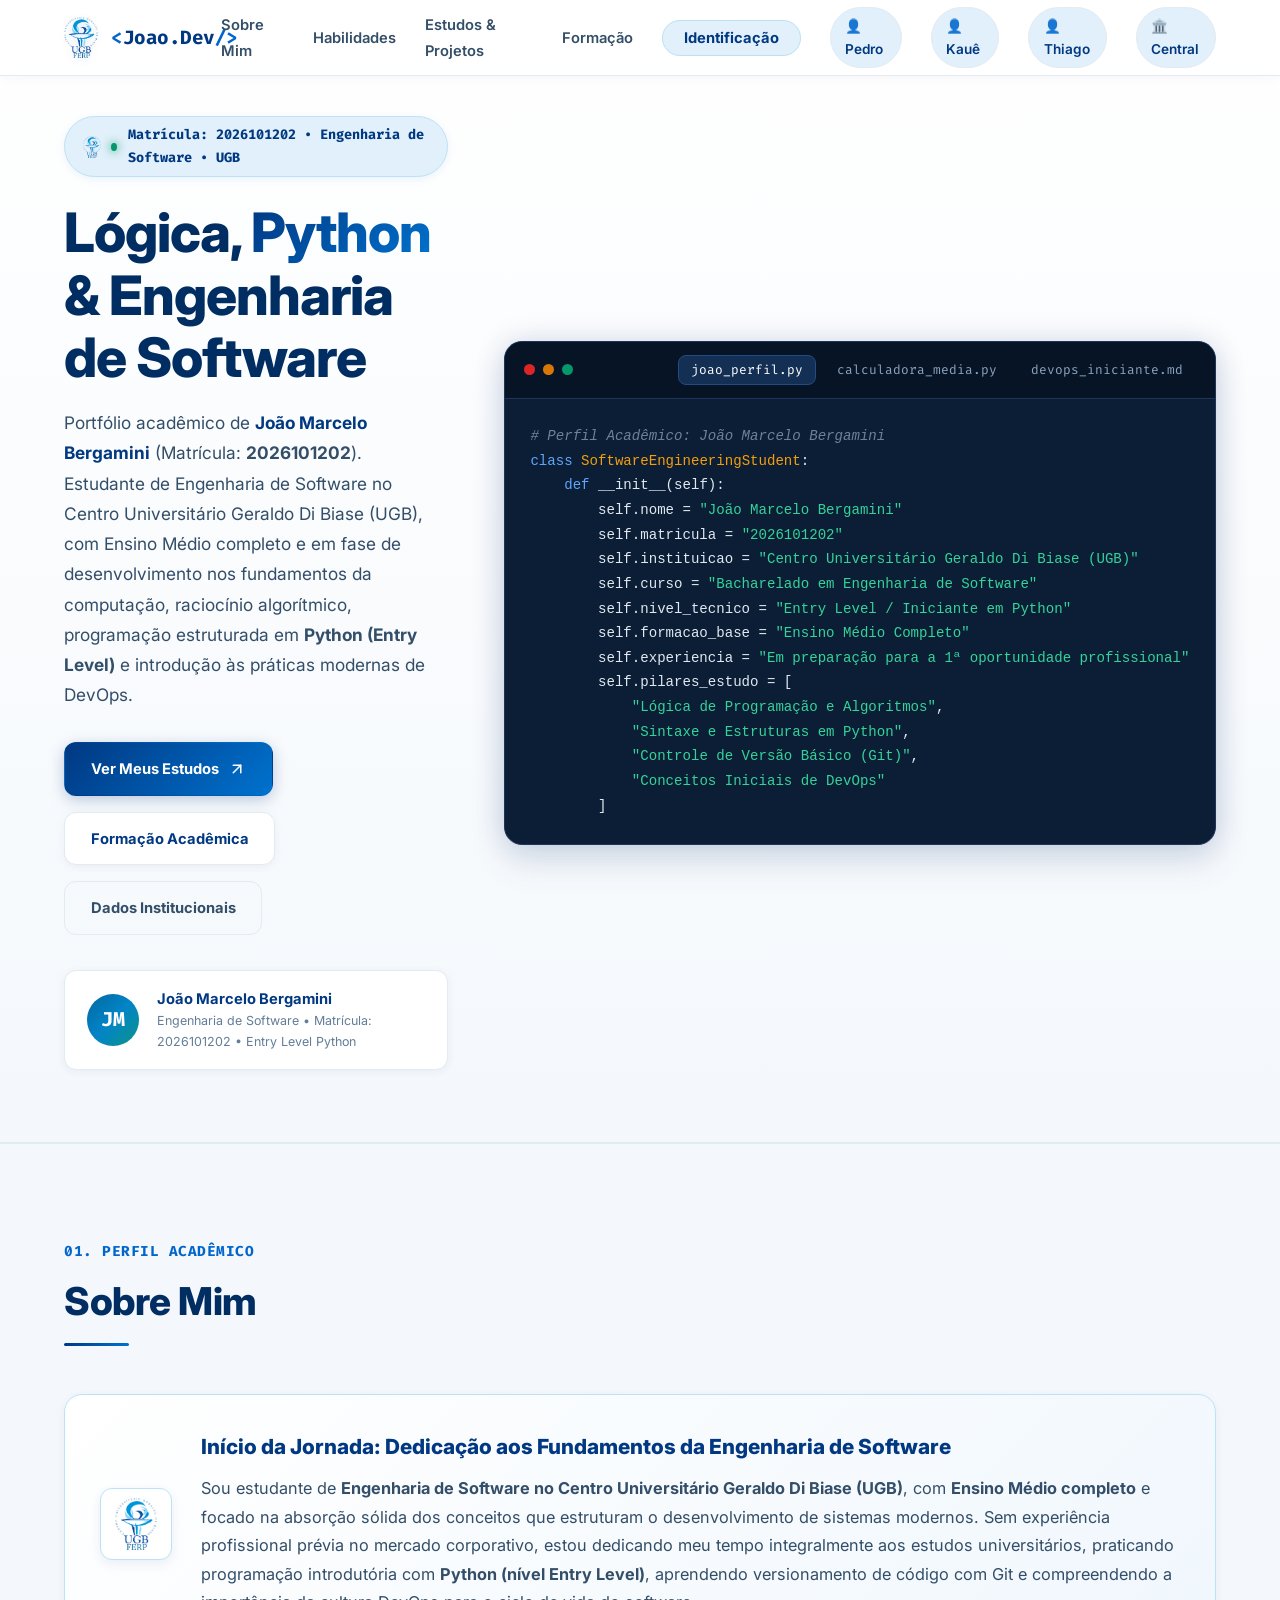
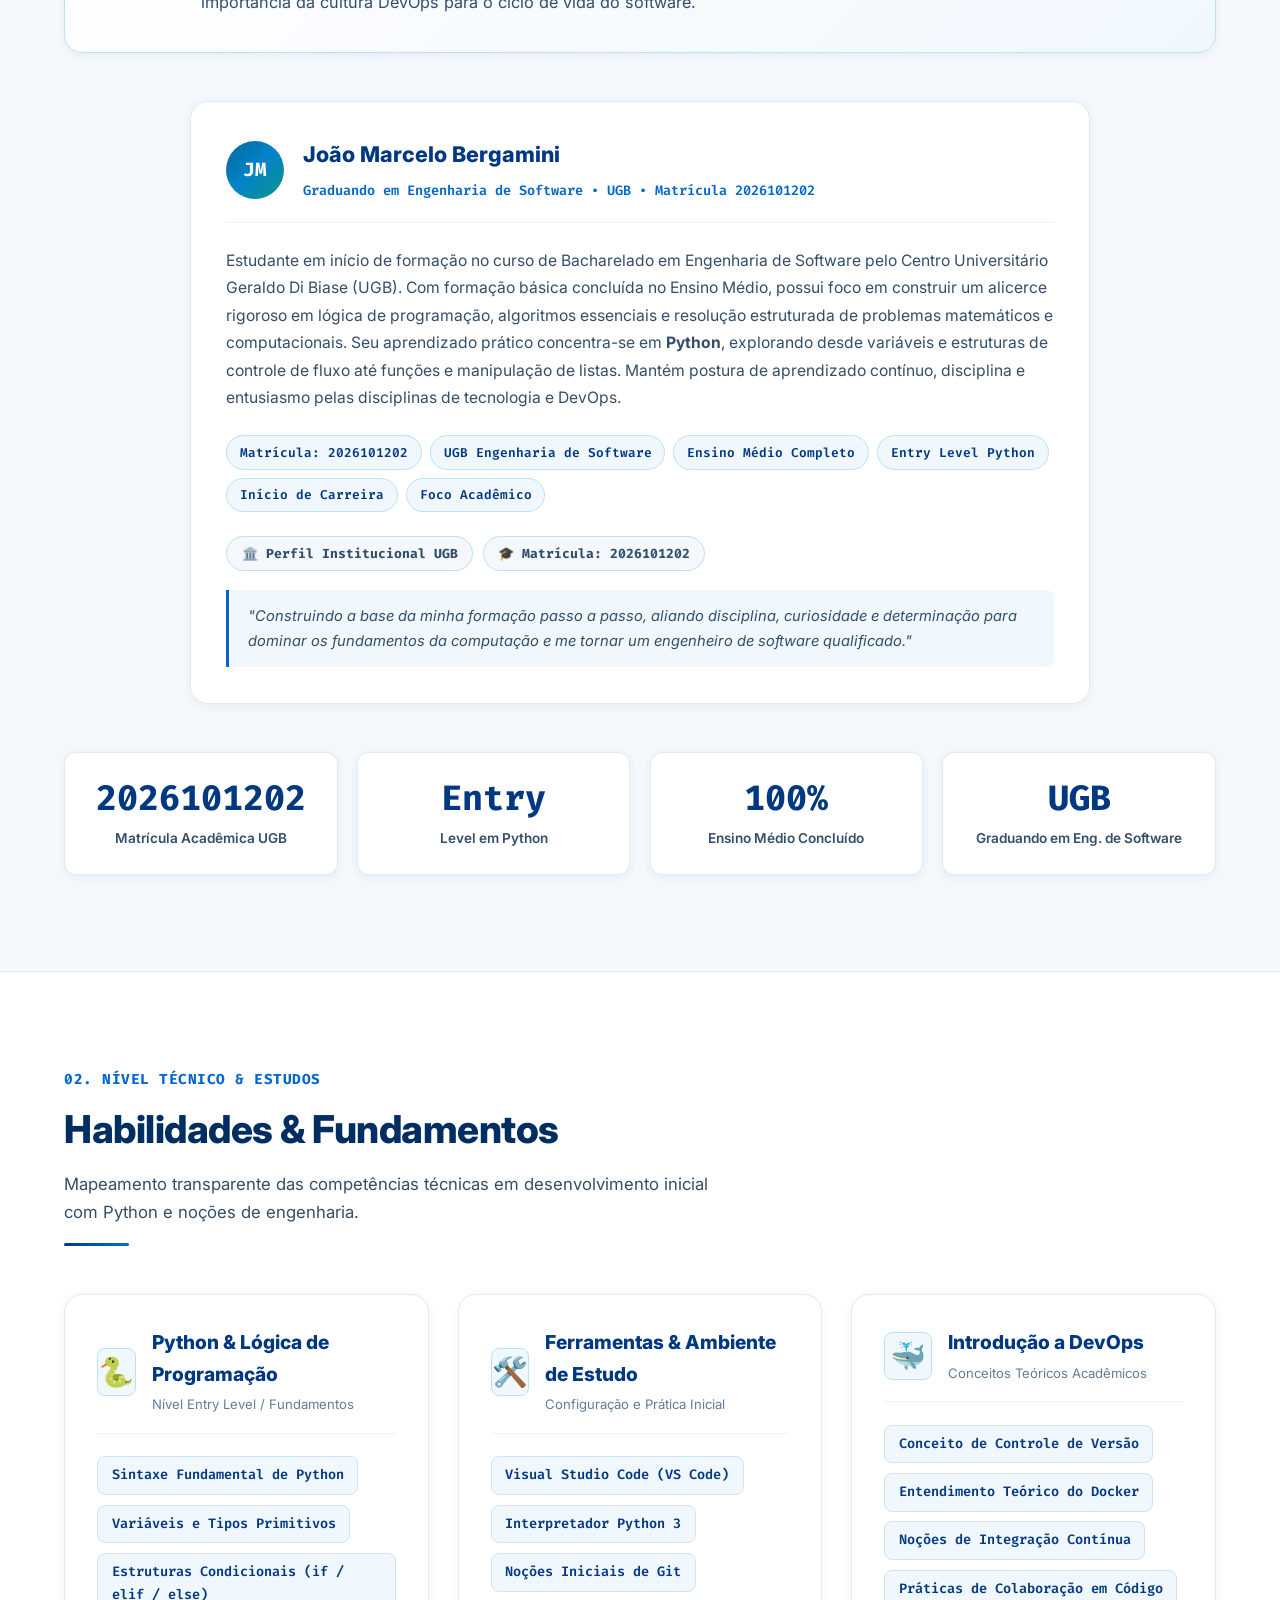
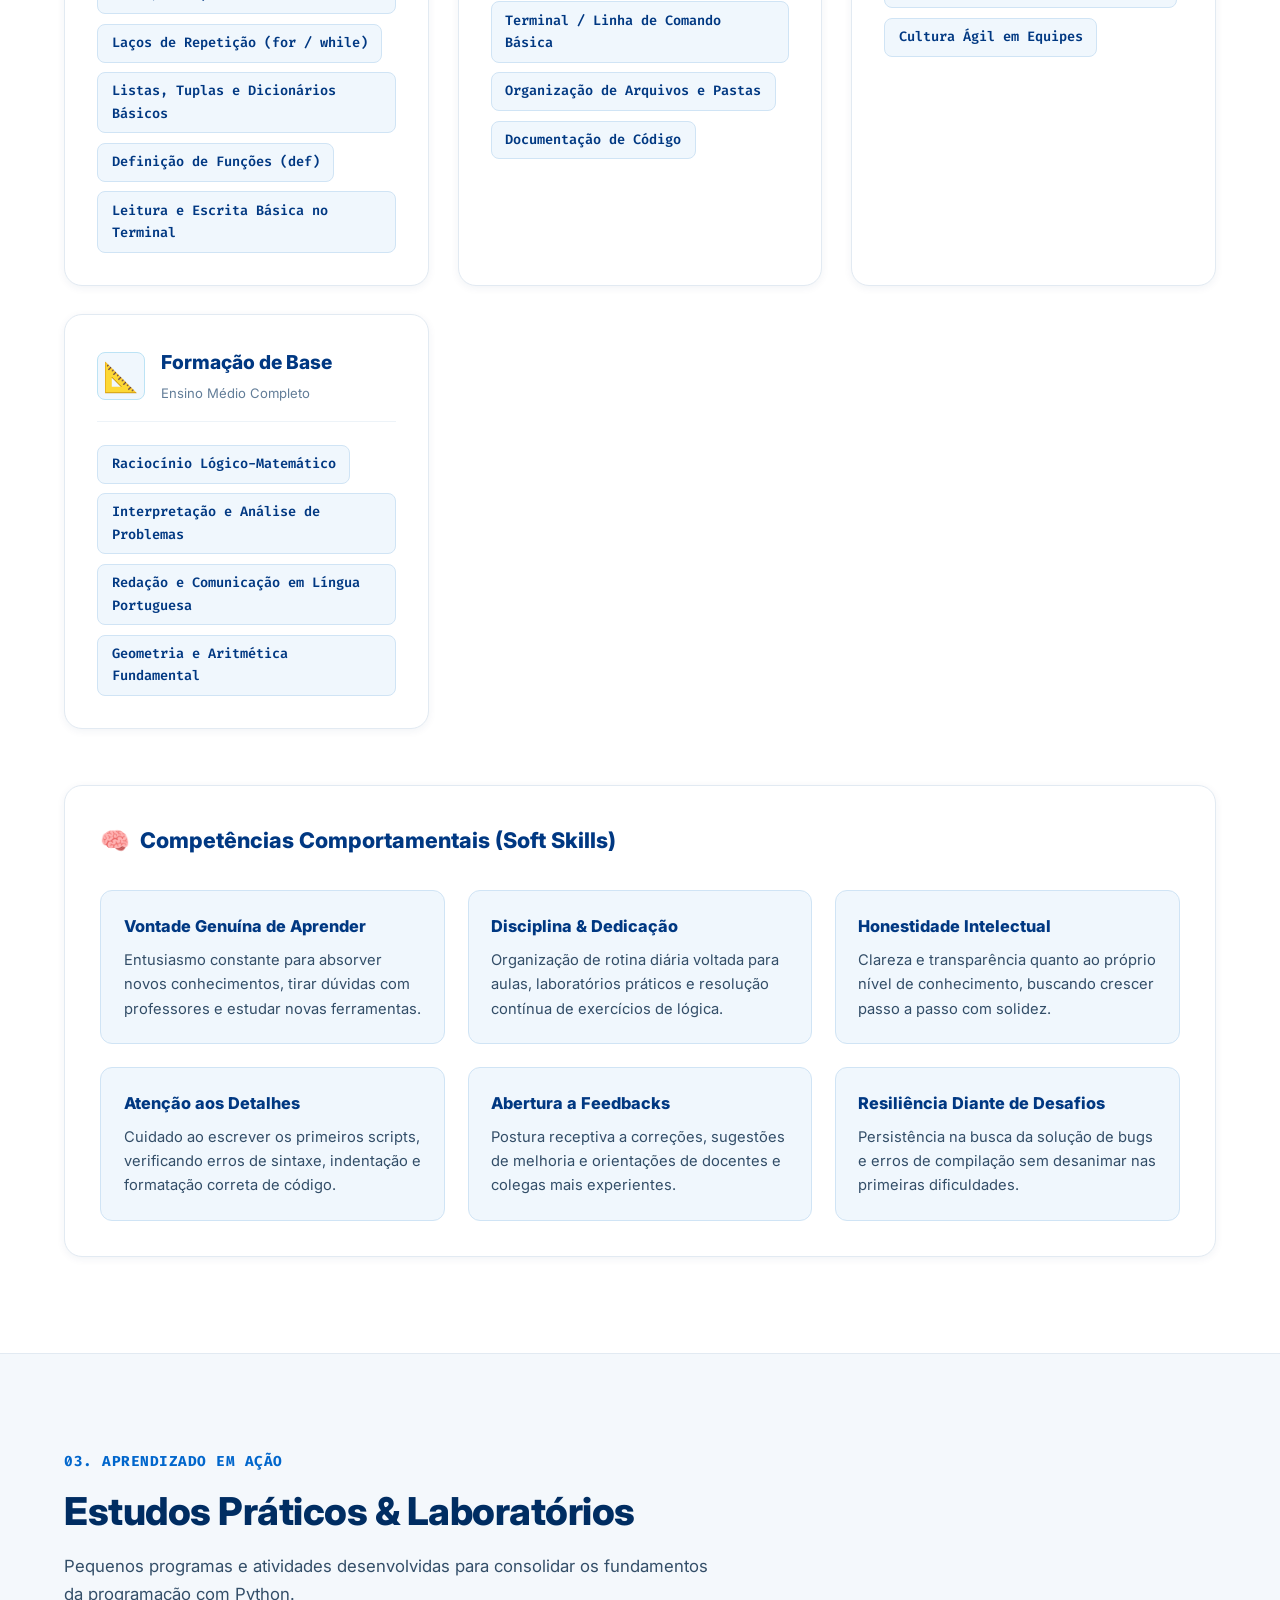
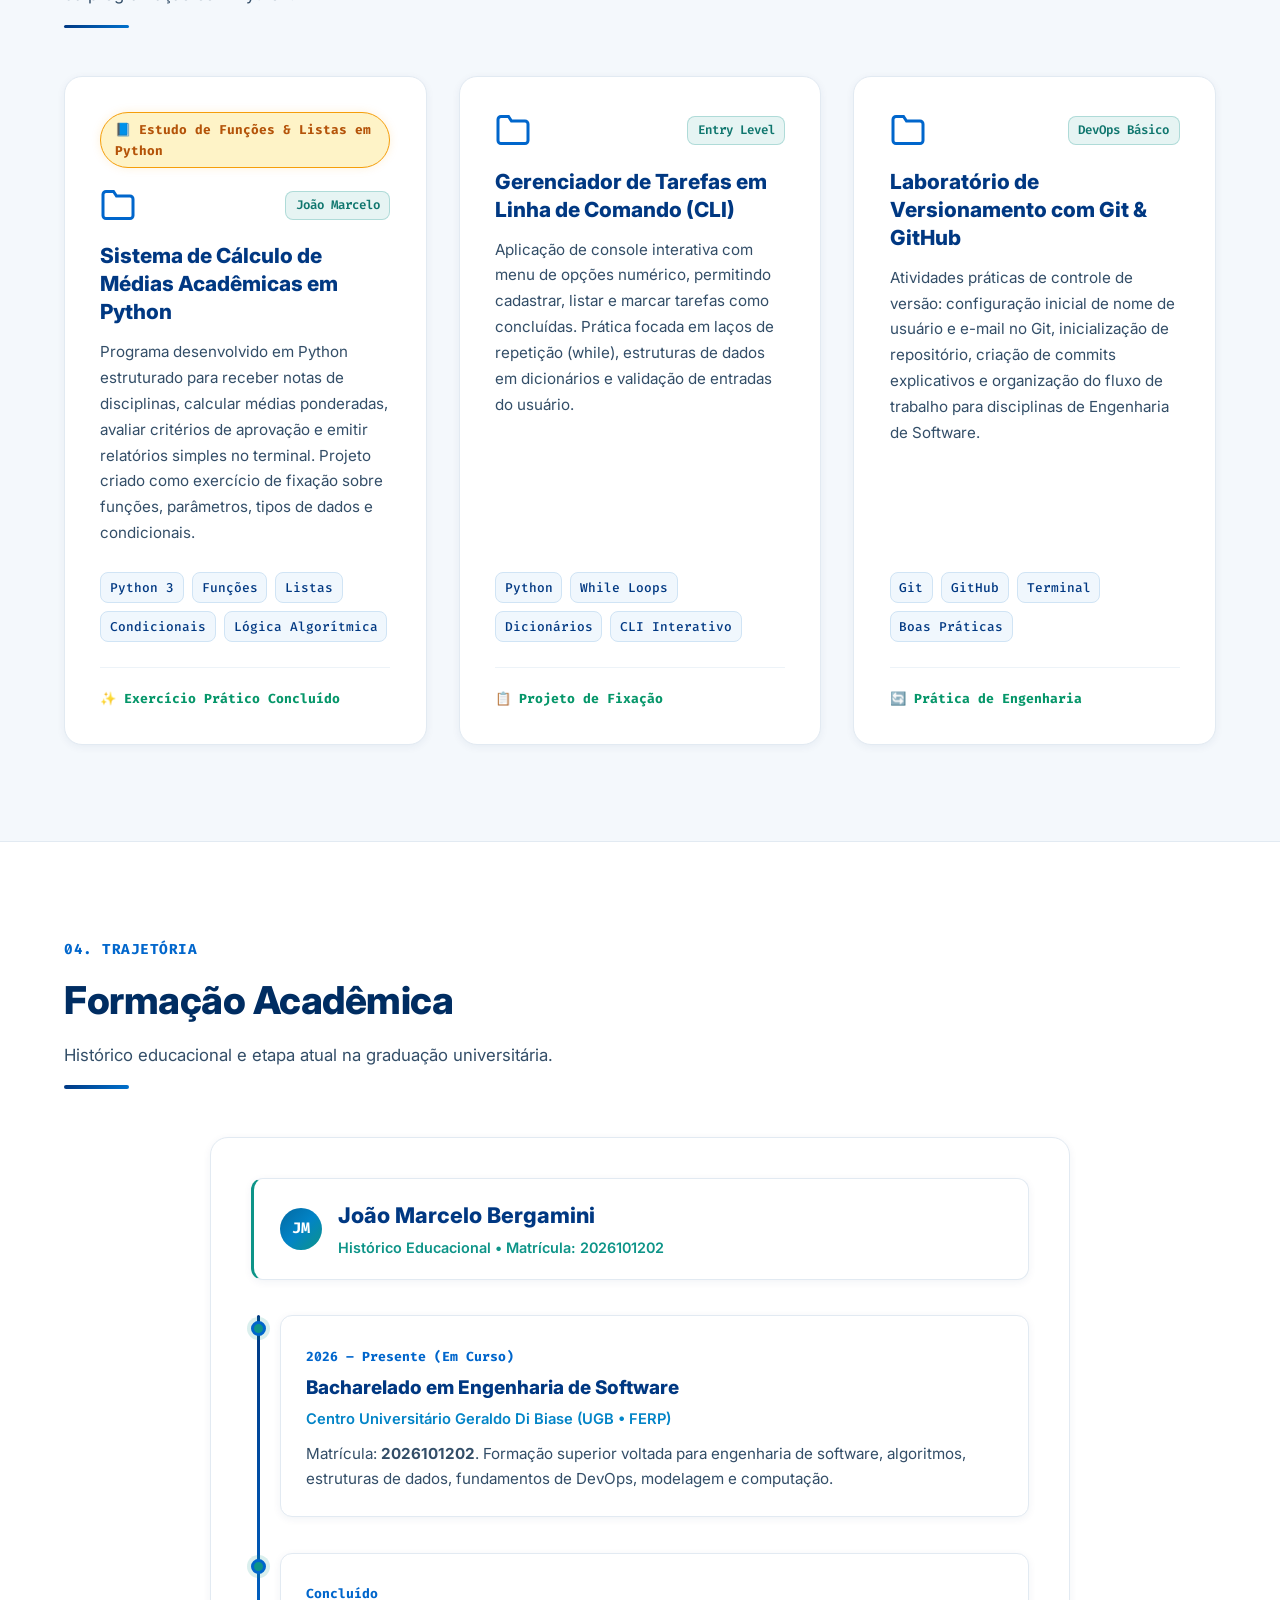
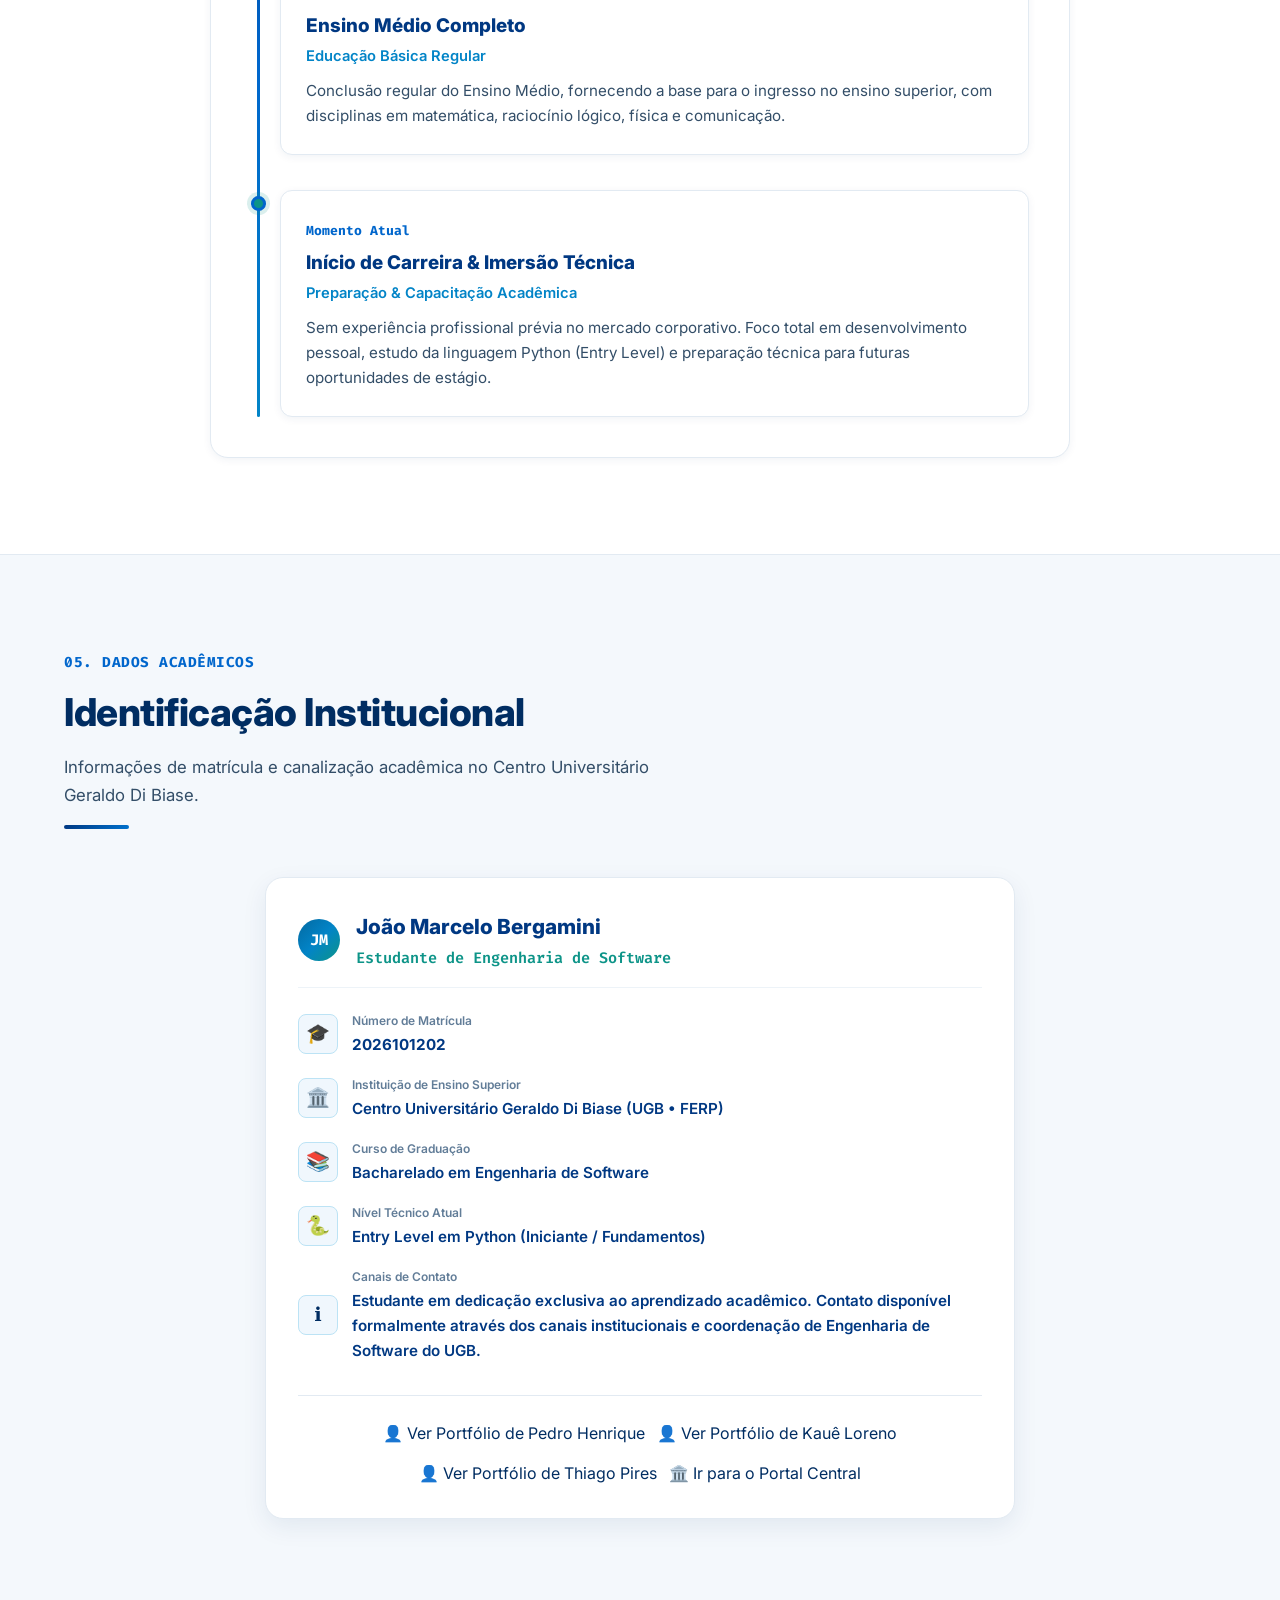
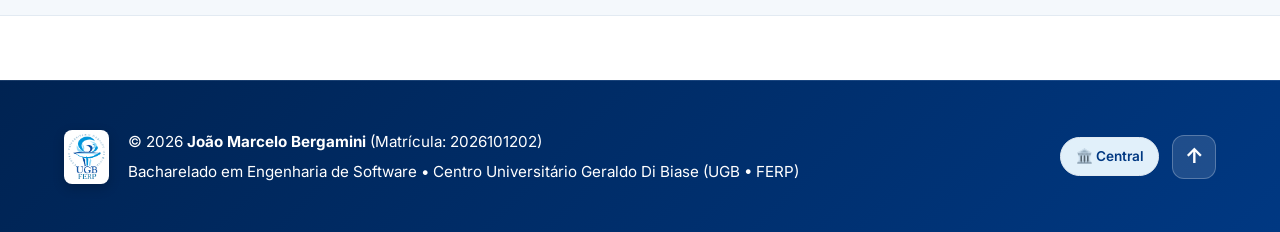
==== commit a96e21d3: "feat: integrar Thiago Pires ao portal central e sincronizar todos os portifolios" ====
--- a/joao/index.html
+++ b/joao/index.html
@@ -45,6 +45,7 @@
                     <li class="nav-item"><a href="#identificacao" class="nav-link nav-link-btn">Identificação</a></li>
                     <li class="nav-item"><a href="../pedro/index.html" class="nav-link-switch" title="Ver portfólio de Pedro Henrique">👤 Pedro</a></li>
                     <li class="nav-item"><a href="../kaue/index.html" class="nav-link-switch" title="Ver portfólio de Kauê Loreno">👤 Kauê</a></li>
+                    <li class="nav-item"><a href="../thiago/index.html" class="nav-link-switch" title="Ver portfólio de Thiago Pires">👤 Thiago</a></li>
                     <li class="nav-item"><a href="../index.html" class="nav-link-switch" title="Voltar ao portal central">🏛️ Central</a></li>
                 </ul>
             </div>
@@ -619,6 +620,9 @@
                             <a href="../kaue/index.html" class="portal-btn-secondary">
                                 👤 Ver Portfólio de Kauê Loreno
                             </a>
+                            <a href="../thiago/index.html" class="portal-btn-secondary">
+                                👤 Ver Portfólio de Thiago Pires
+                            </a>
                             <a href="../index.html" class="portal-btn-secondary">
                                 🏛️ Ir para o Portal Central
                             </a>
--- a/joao/style.css
+++ b/joao/style.css
@@ -2208,3 +2208,41 @@
     gap: 2rem;
     margin-bottom: 4rem;
 }
+
+
+/* ==========================================================================
+   ESTILOS PARA THIAGO PIRES (TP) NO PORTAL
+   ========================================================================== */
+:root {
+    --tp-gradient: linear-gradient(135deg, #003882 0%, #0066cc 50%, #0284c7 100%);
+}
+
+.tp-avatar {
+    background: var(--tp-gradient) !important;
+    color: #ffffff !important;
+}
+
+.tp-gradient {
+    background: var(--tp-gradient) !important;
+    color: #ffffff !important;
+}
+
+.portal-card.tp-card::before {
+    background: var(--tp-gradient);
+}
+
+.portal-btn-primary.tp-btn {
+    background: var(--tp-gradient);
+    box-shadow: 0 4px 14px rgba(0, 102, 204, 0.25);
+}
+
+.portal-btn-primary.tp-btn:hover {
+    box-shadow: 0 6px 20px rgba(0, 102, 204, 0.35);
+}
+
+.portal-grid-4 {
+    display: grid;
+    grid-template-columns: repeat(auto-fit, minmax(280px, 1fr));
+    gap: 2rem;
+    margin-bottom: 4rem;
+}
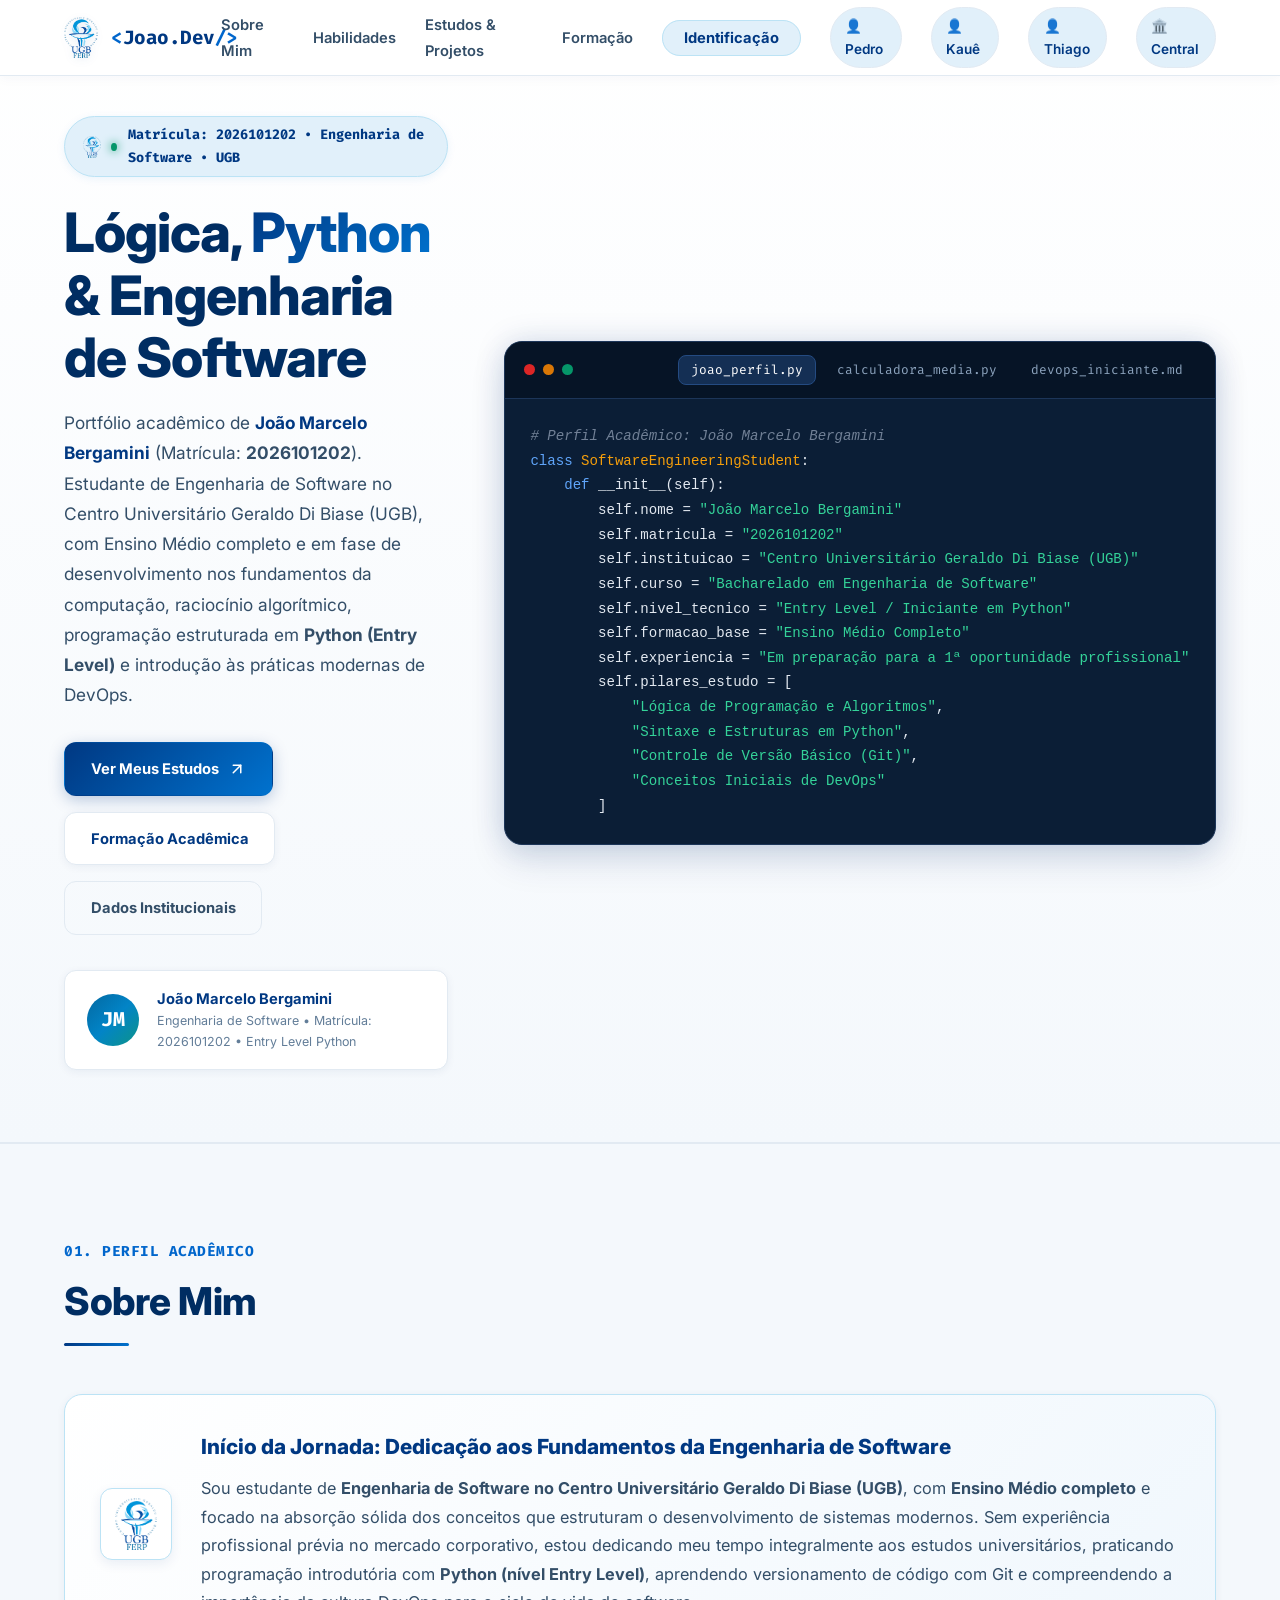
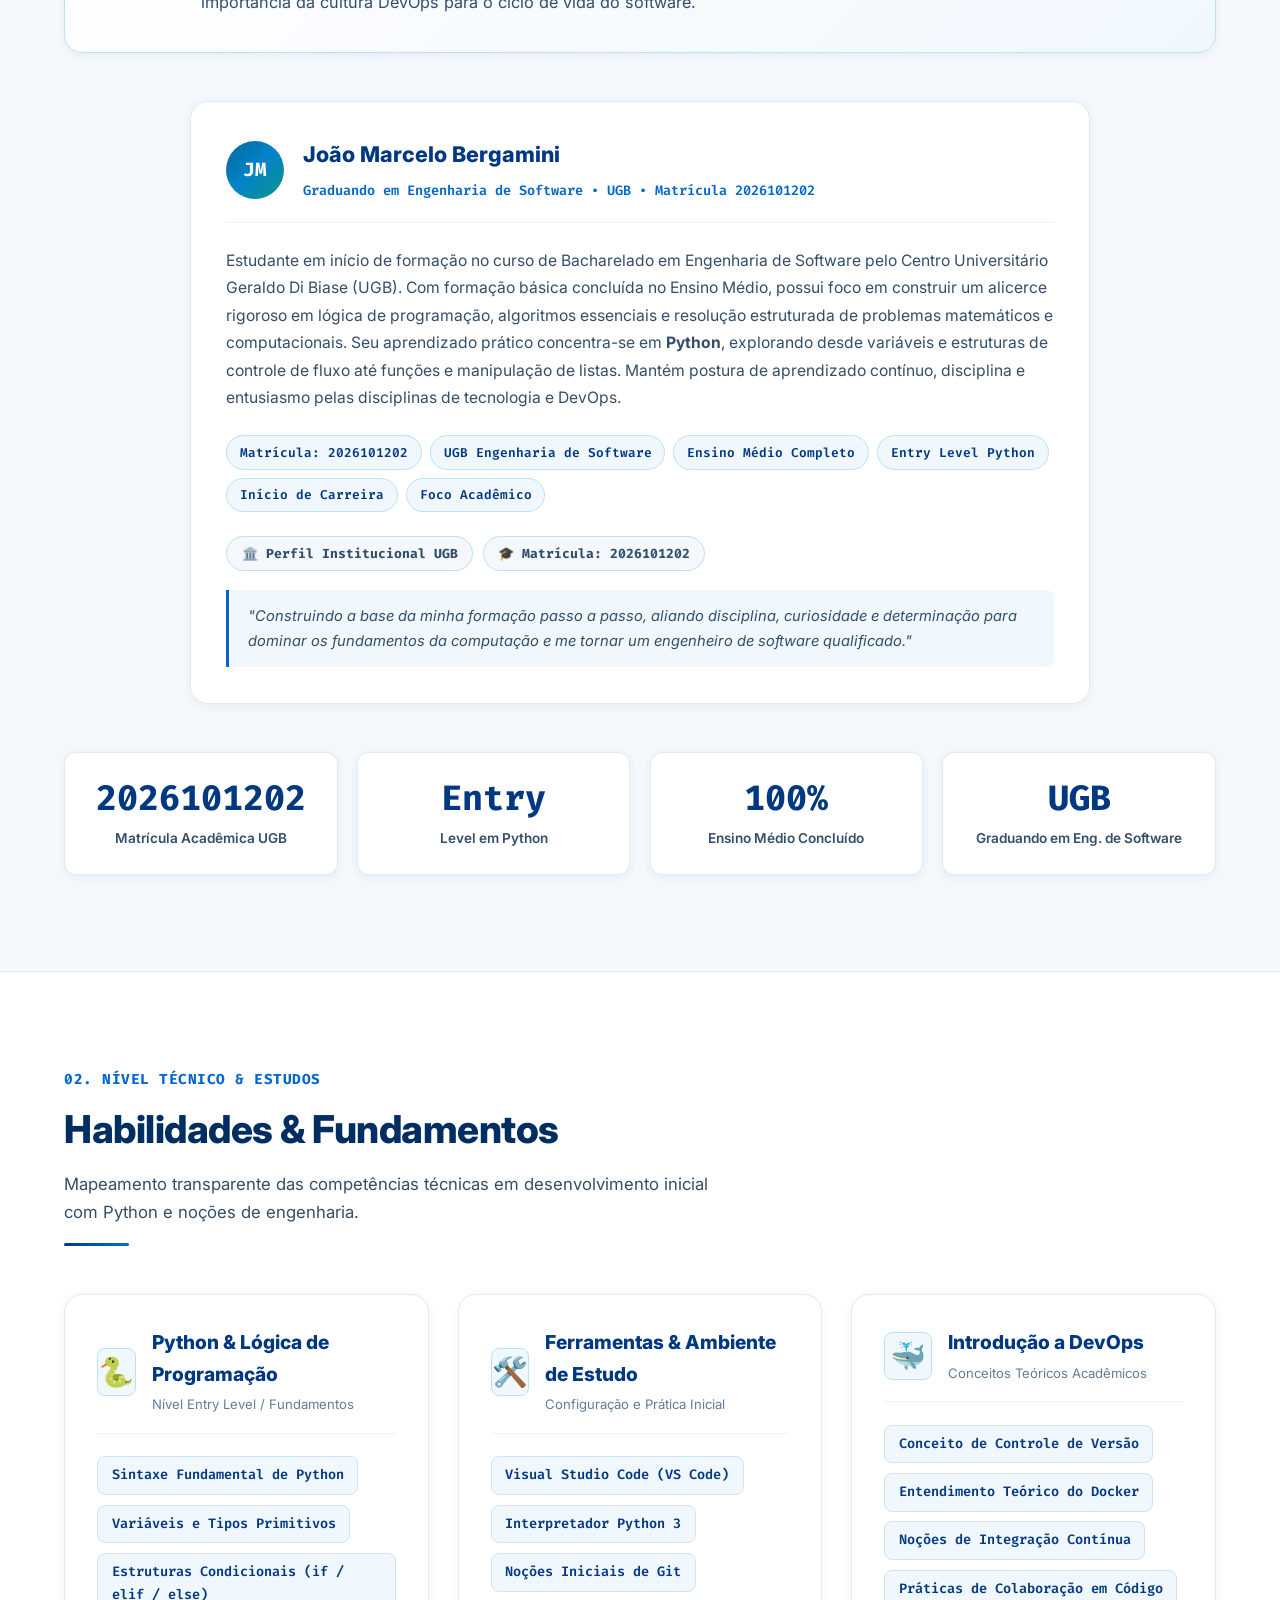
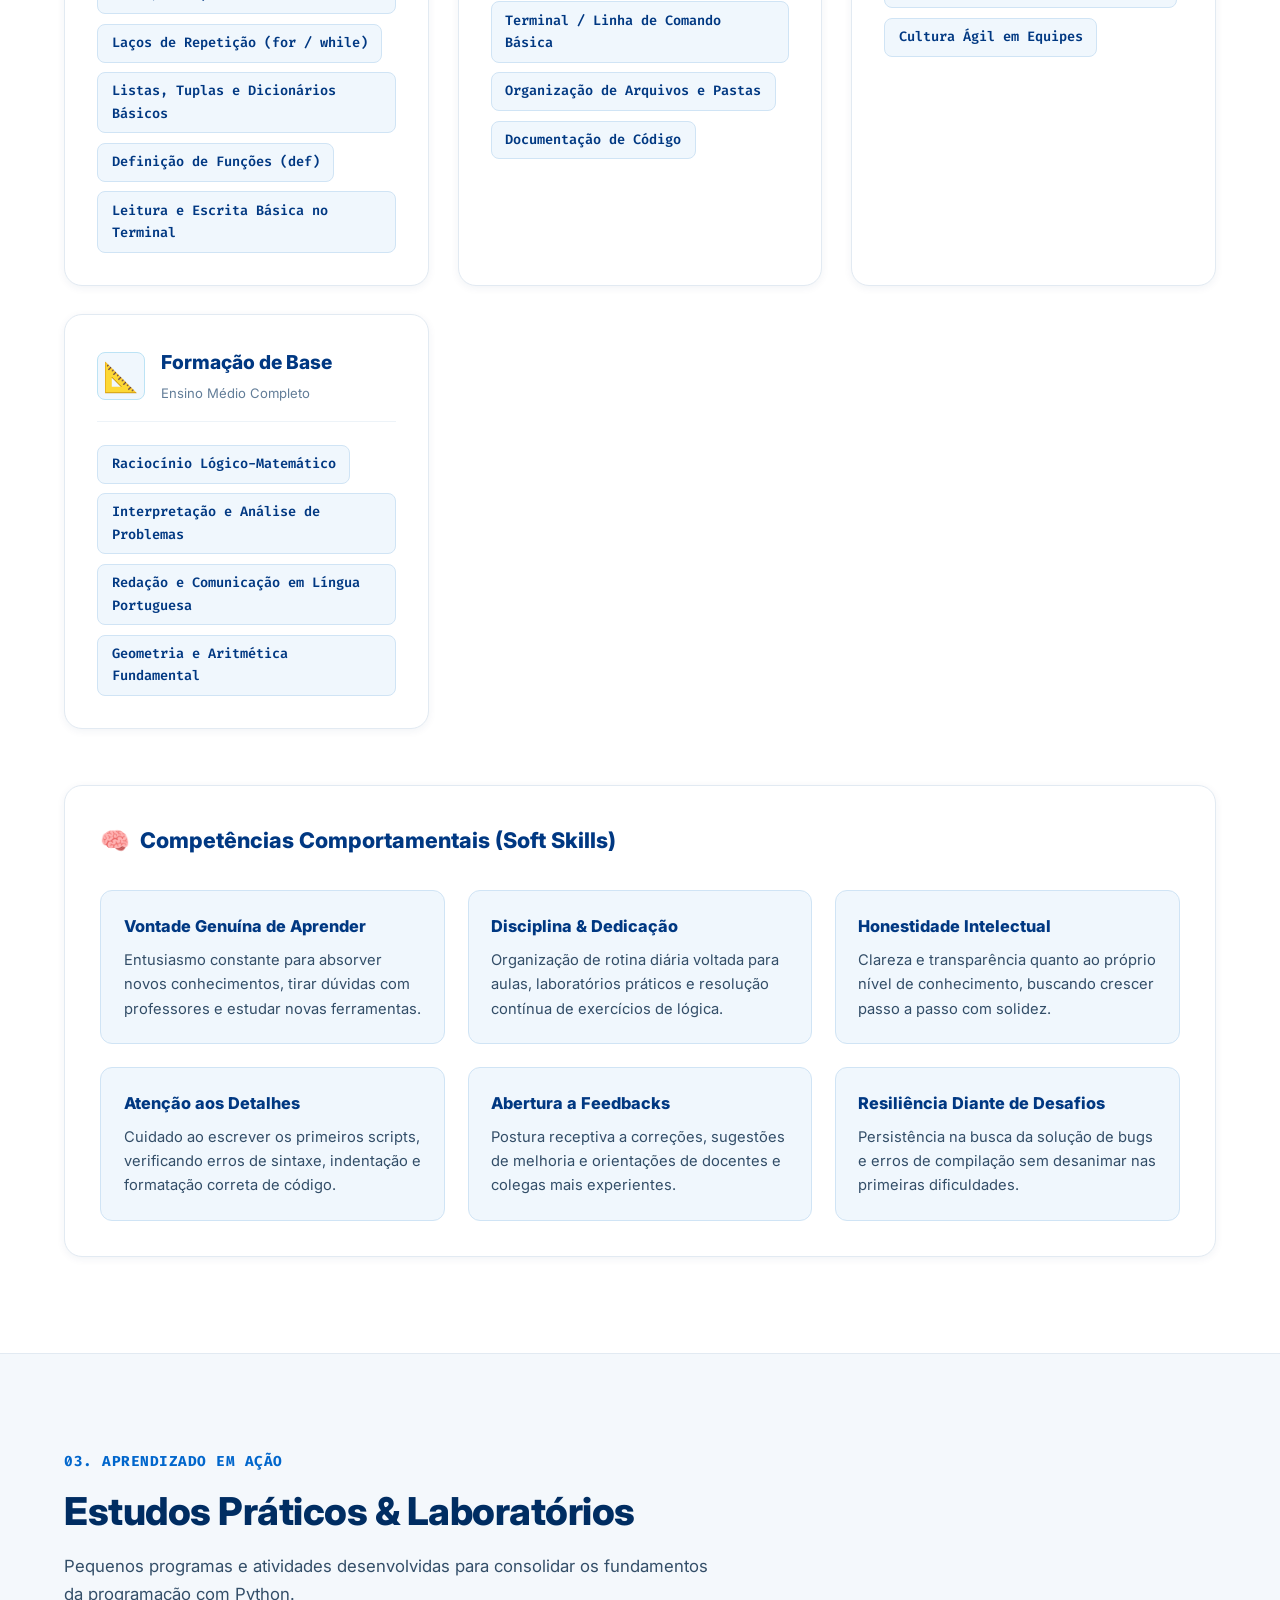
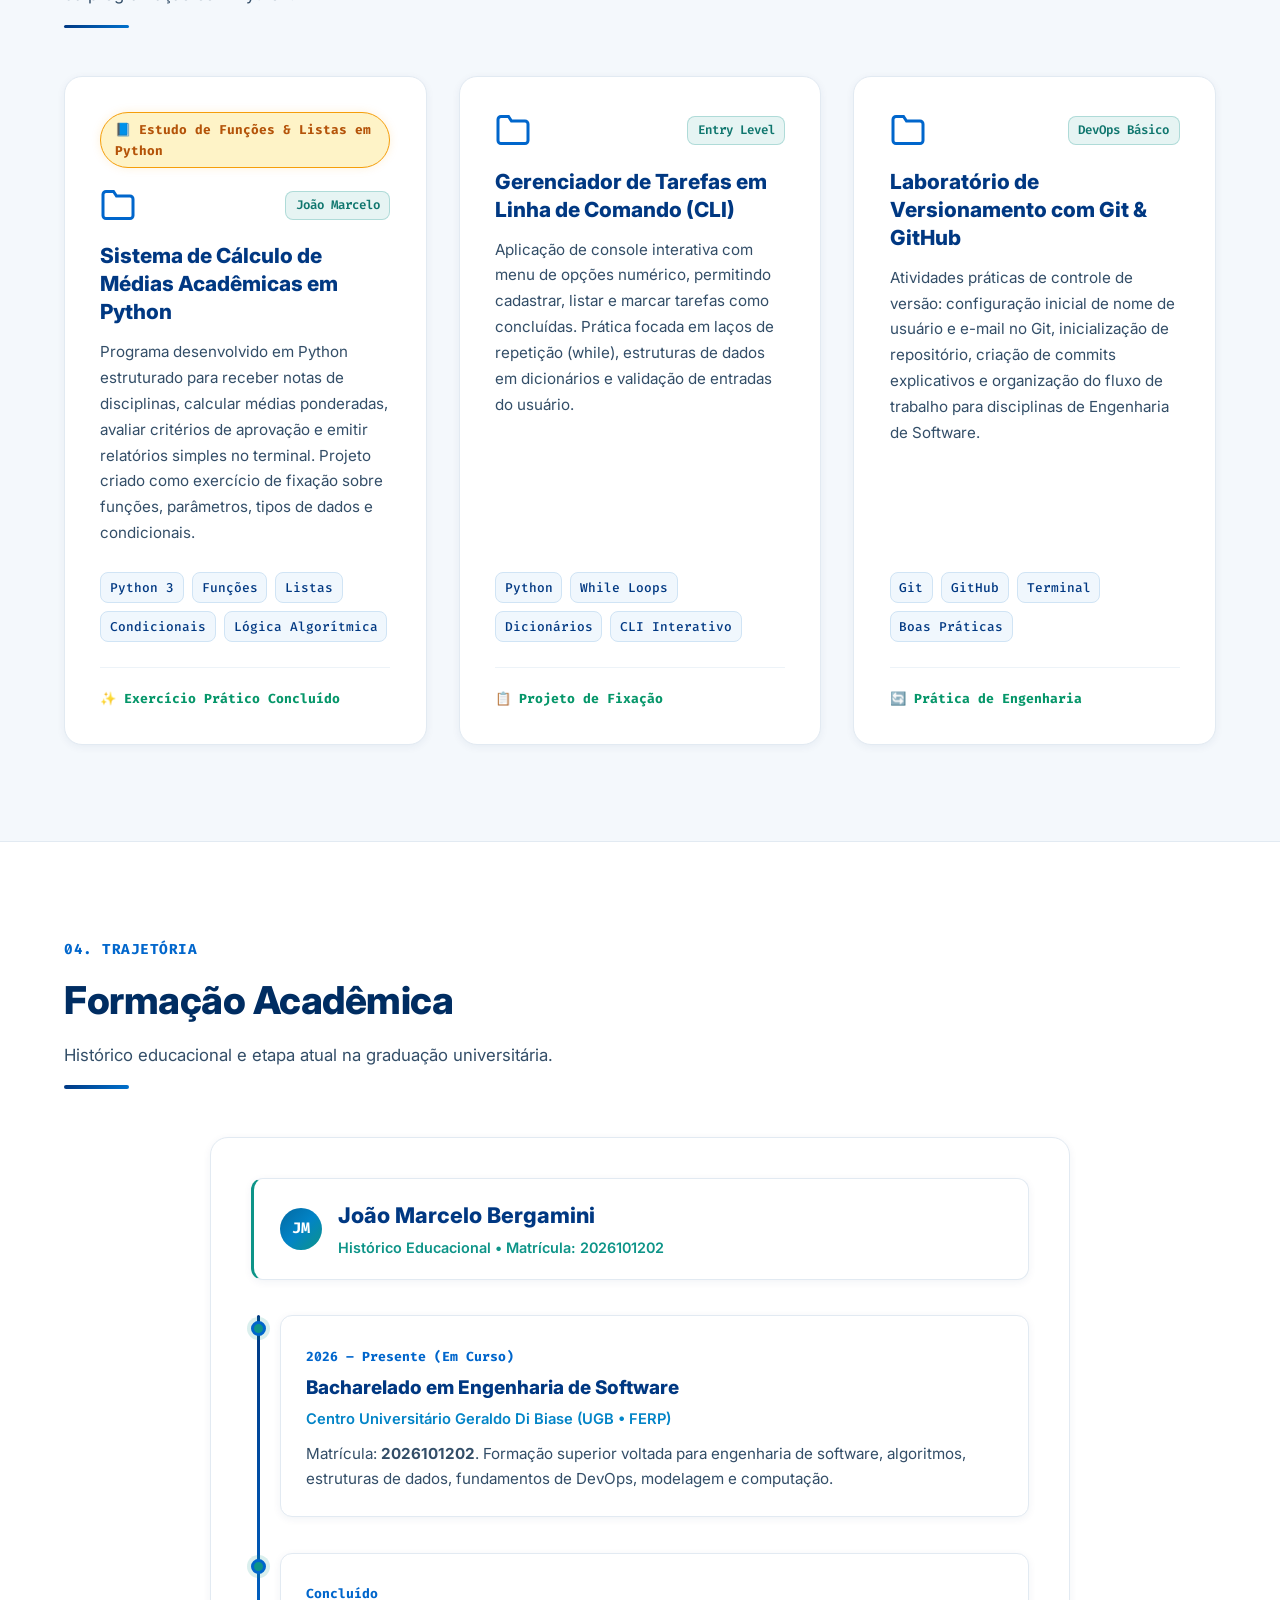
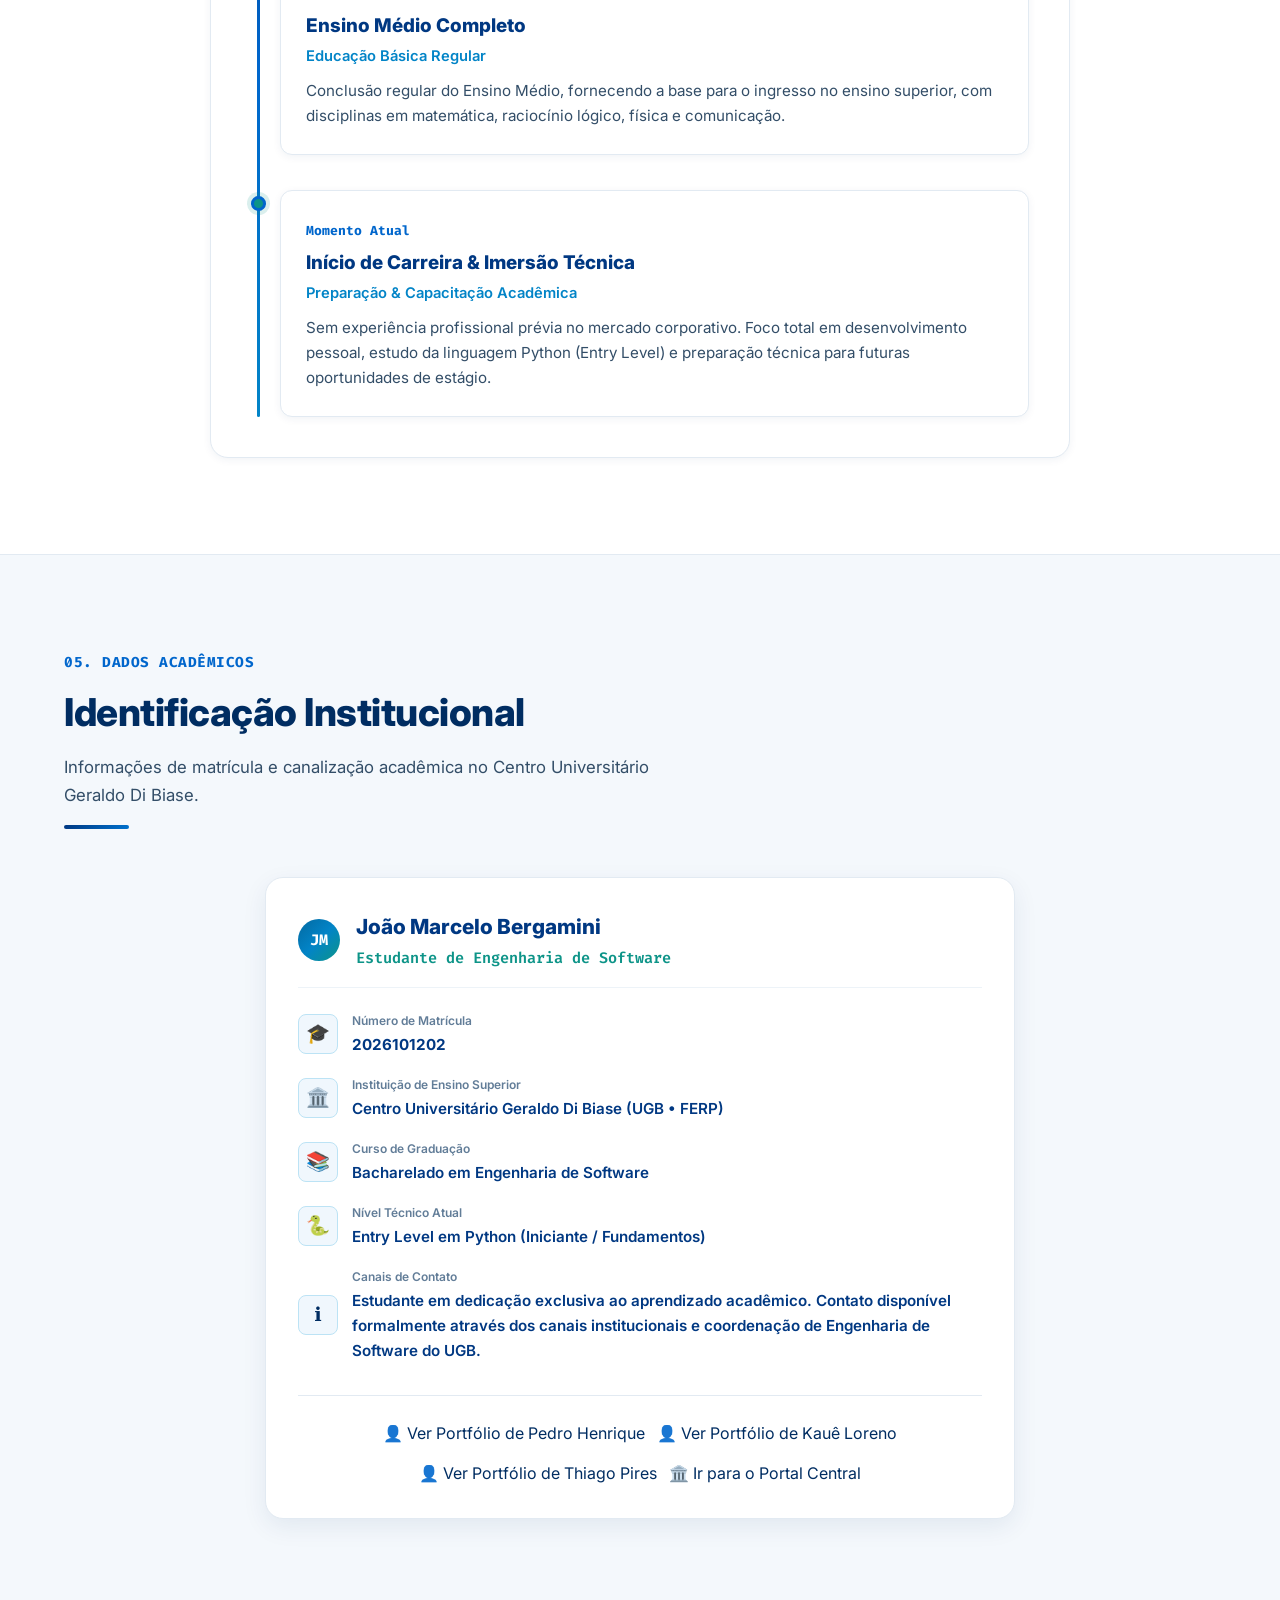
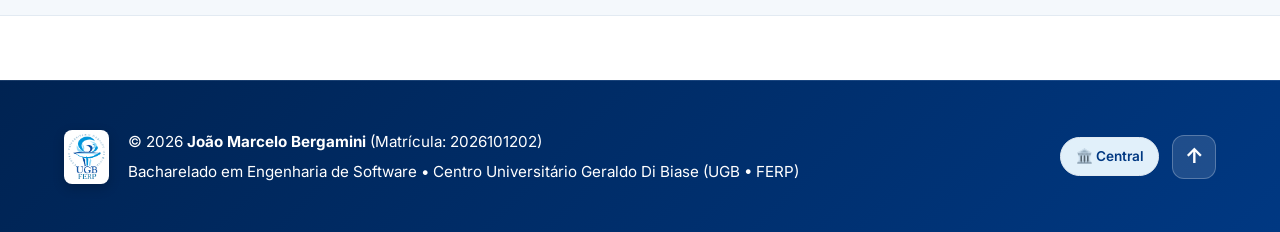
==== commit c291f605: "fix: atualizar links de navegacao para subdominios ugbio.com.br" ====
--- a/joao/index.html
+++ b/joao/index.html
@@ -43,10 +43,10 @@
                     <li class="nav-item"><a href="#projetos" class="nav-link">Estudos &amp; Projetos</a></li>
                     <li class="nav-item"><a href="#formacao" class="nav-link">Formação</a></li>
                     <li class="nav-item"><a href="#identificacao" class="nav-link nav-link-btn">Identificação</a></li>
-                    <li class="nav-item"><a href="../pedro/index.html" class="nav-link-switch" title="Ver portfólio de Pedro Henrique">👤 Pedro</a></li>
-                    <li class="nav-item"><a href="../kaue/index.html" class="nav-link-switch" title="Ver portfólio de Kauê Loreno">👤 Kauê</a></li>
-                    <li class="nav-item"><a href="../thiago/index.html" class="nav-link-switch" title="Ver portfólio de Thiago Pires">👤 Thiago</a></li>
-                    <li class="nav-item"><a href="../index.html" class="nav-link-switch" title="Voltar ao portal central">🏛️ Central</a></li>
+                    <li class="nav-item"><a href="http://phdornellas.ugbio.com.br" class="nav-link-switch" title="Ver portfólio de Pedro Henrique">👤 Pedro</a></li>
+                    <li class="nav-item"><a href="http://kaueloreno.ugbio.com.br" class="nav-link-switch" title="Ver portfólio de Kauê Loreno">👤 Kauê</a></li>
+                    <li class="nav-item"><a href="http://thiago-pires.ugbio.com.br" class="nav-link-switch" title="Ver portfólio de Thiago Pires">👤 Thiago</a></li>
+                    <li class="nav-item"><a href="http://ugbio.com.br" class="nav-link-switch" title="Voltar ao portal central">🏛️ Central</a></li>
                 </ul>
             </div>
         </nav>
@@ -614,16 +614,16 @@
 
                         <!-- Botões de Navegação entre Colegas -->
                         <div style="margin-top: 2rem; padding-top: 1.5rem; border-top: 1px solid var(--border-color); display: flex; flex-wrap: wrap; gap: 0.8rem; justify-content: center;">
-                            <a href="../pedro/index.html" class="portal-btn-secondary">
+                            <a href="http://phdornellas.ugbio.com.br" class="portal-btn-secondary">
                                 👤 Ver Portfólio de Pedro Henrique
                             </a>
-                            <a href="../kaue/index.html" class="portal-btn-secondary">
+                            <a href="http://kaueloreno.ugbio.com.br" class="portal-btn-secondary">
                                 👤 Ver Portfólio de Kauê Loreno
                             </a>
-                            <a href="../thiago/index.html" class="portal-btn-secondary">
+                            <a href="http://thiago-pires.ugbio.com.br" class="portal-btn-secondary">
                                 👤 Ver Portfólio de Thiago Pires
                             </a>
-                            <a href="../index.html" class="portal-btn-secondary">
+                            <a href="http://ugbio.com.br" class="portal-btn-secondary">
                                 🏛️ Ir para o Portal Central
                             </a>
                         </div>
@@ -644,7 +644,7 @@
                 </div>
             </div>
             <div style="display: flex; align-items: center; gap: 0.8rem;">
-                <a href="../index.html" class="nav-link-switch">🏛️ Central</a>
+                <a href="http://ugbio.com.br" class="nav-link-switch">🏛️ Central</a>
                 <a href="#hero" class="back-to-top" title="Voltar ao Topo" aria-label="Voltar ao Topo">↑</a>
             </div>
         </div>
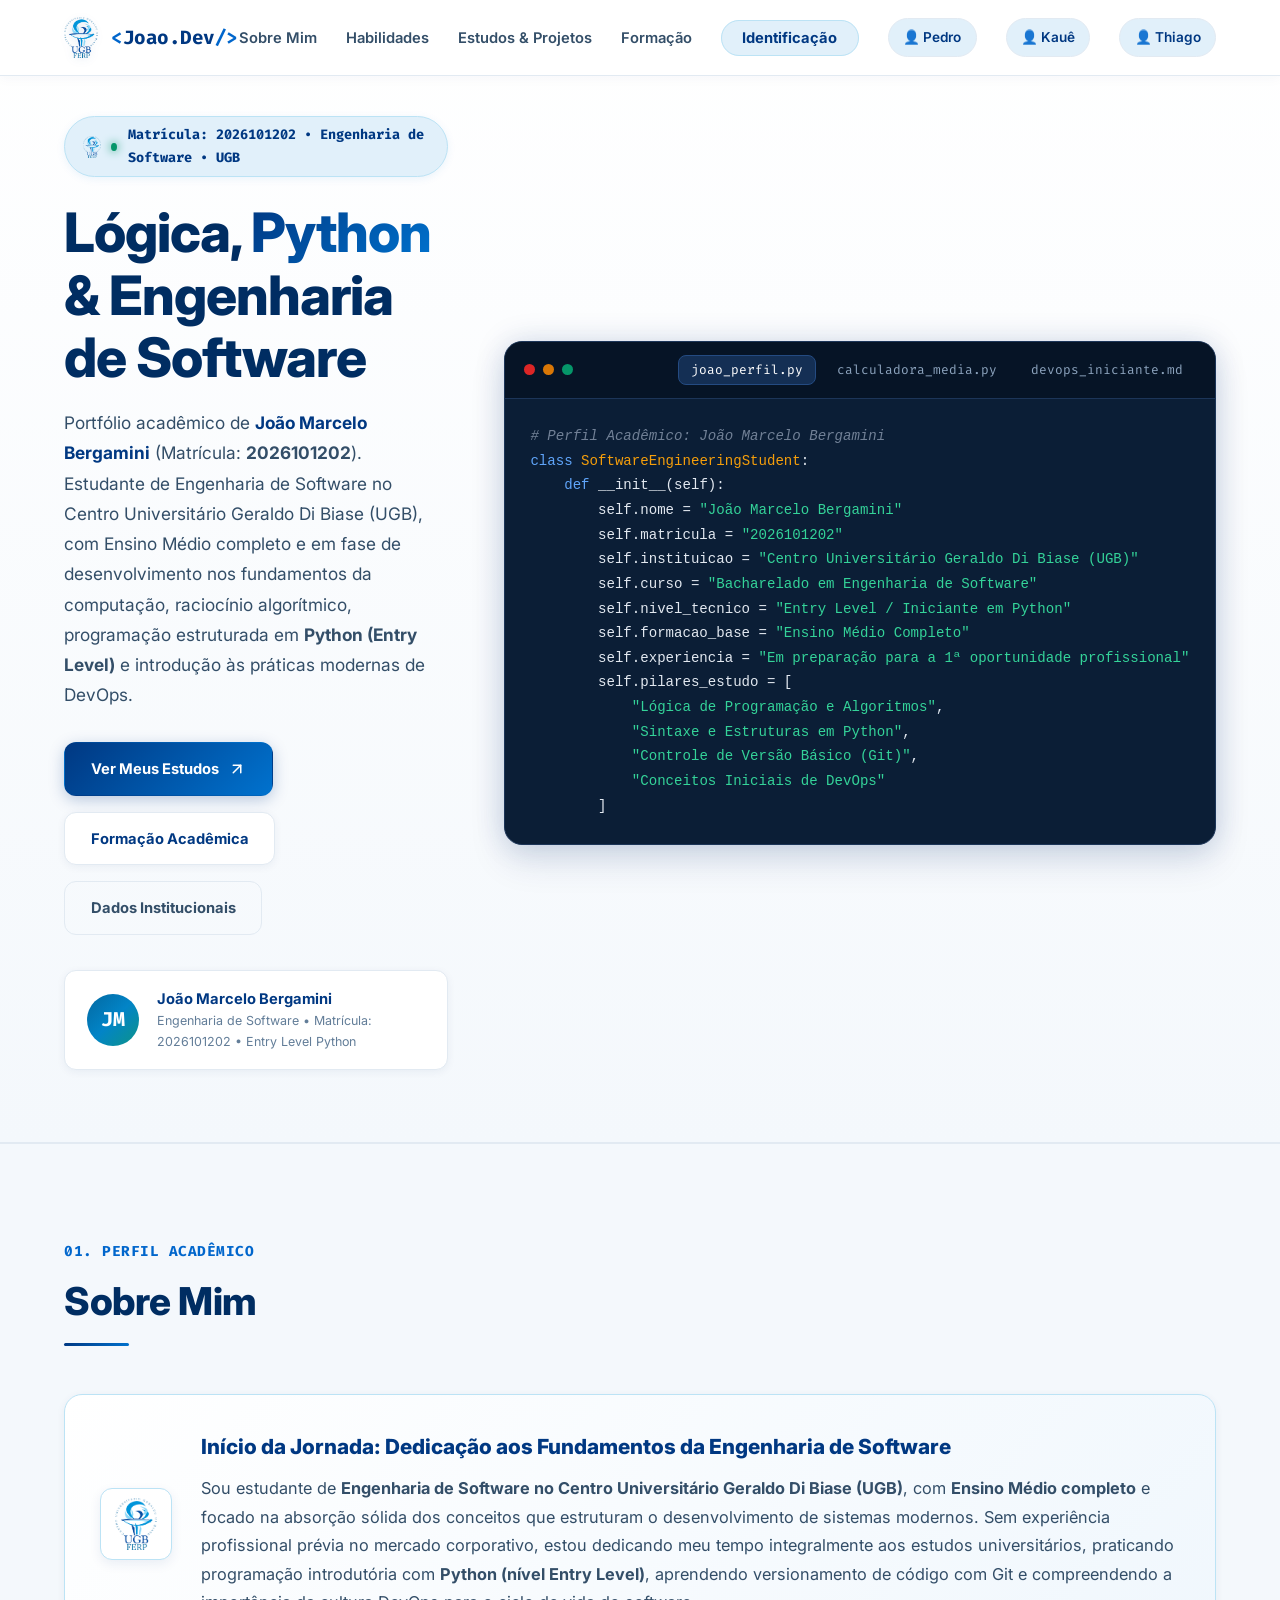
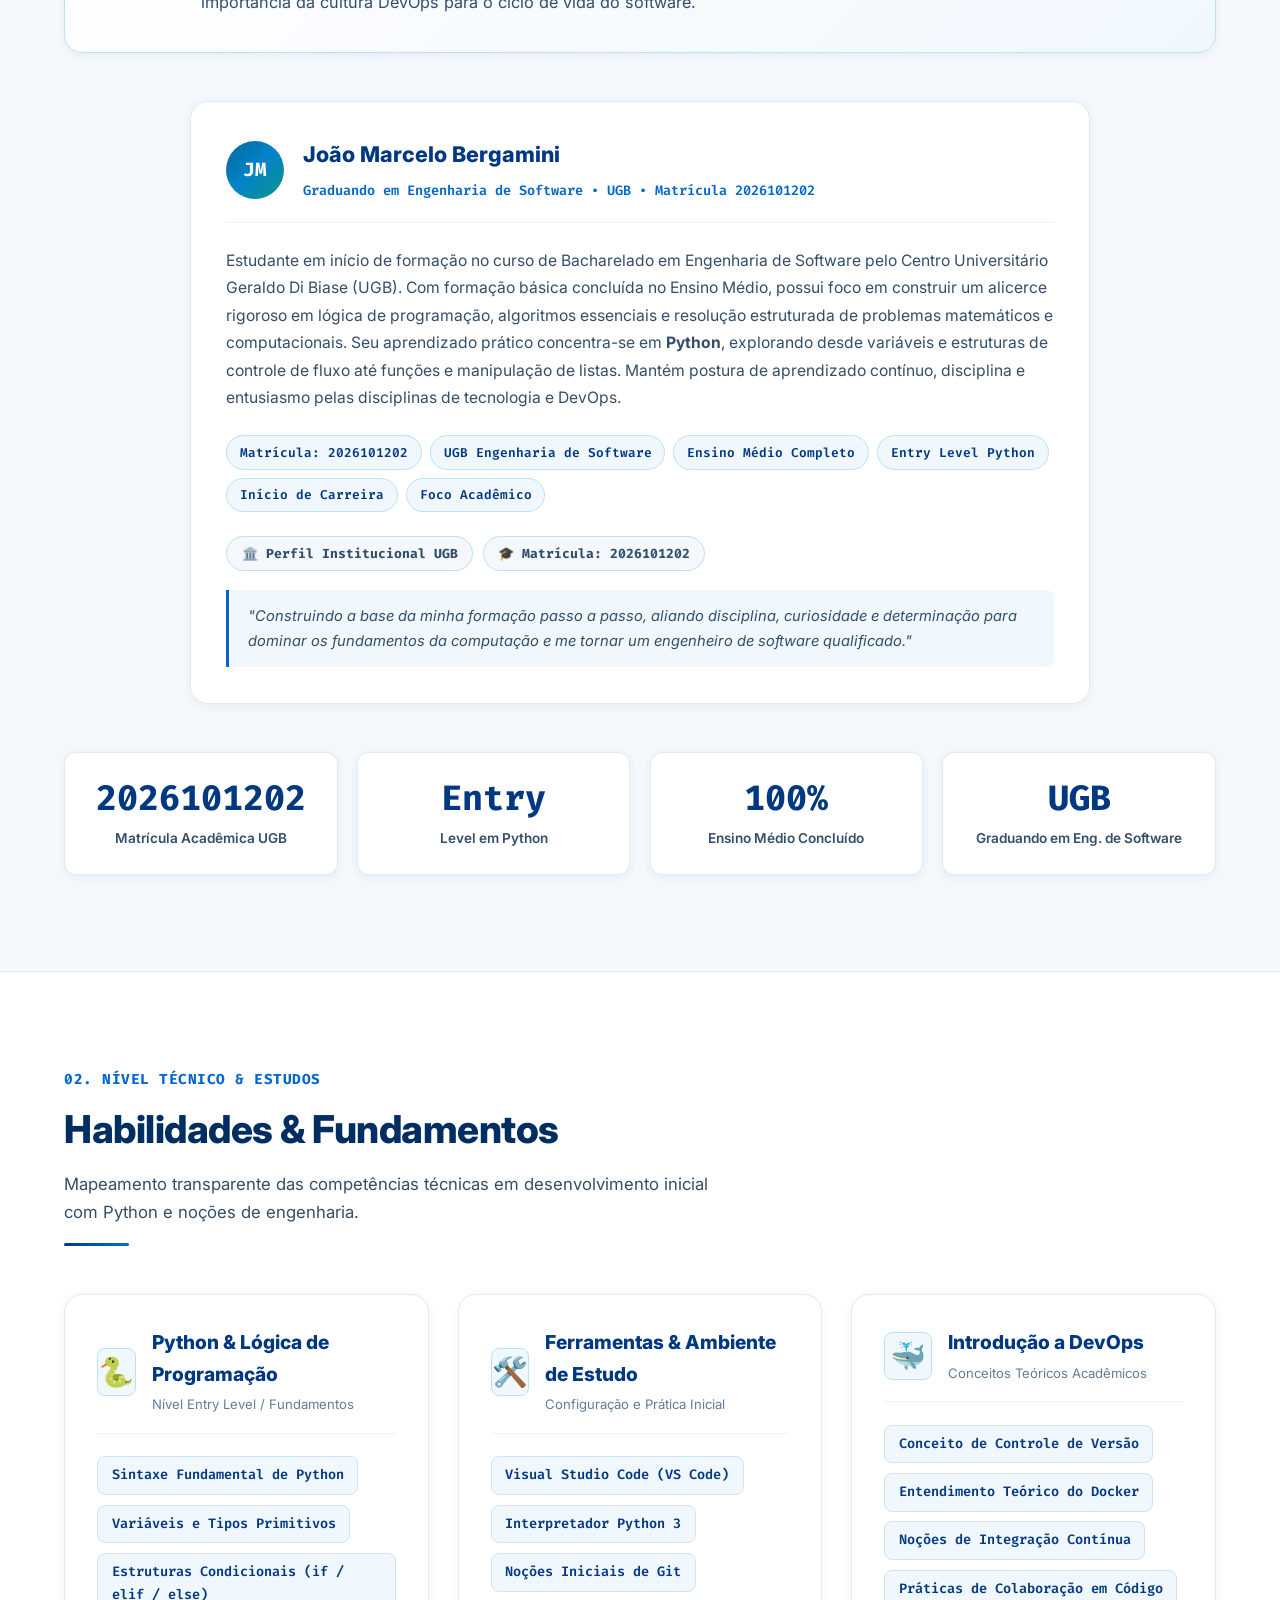
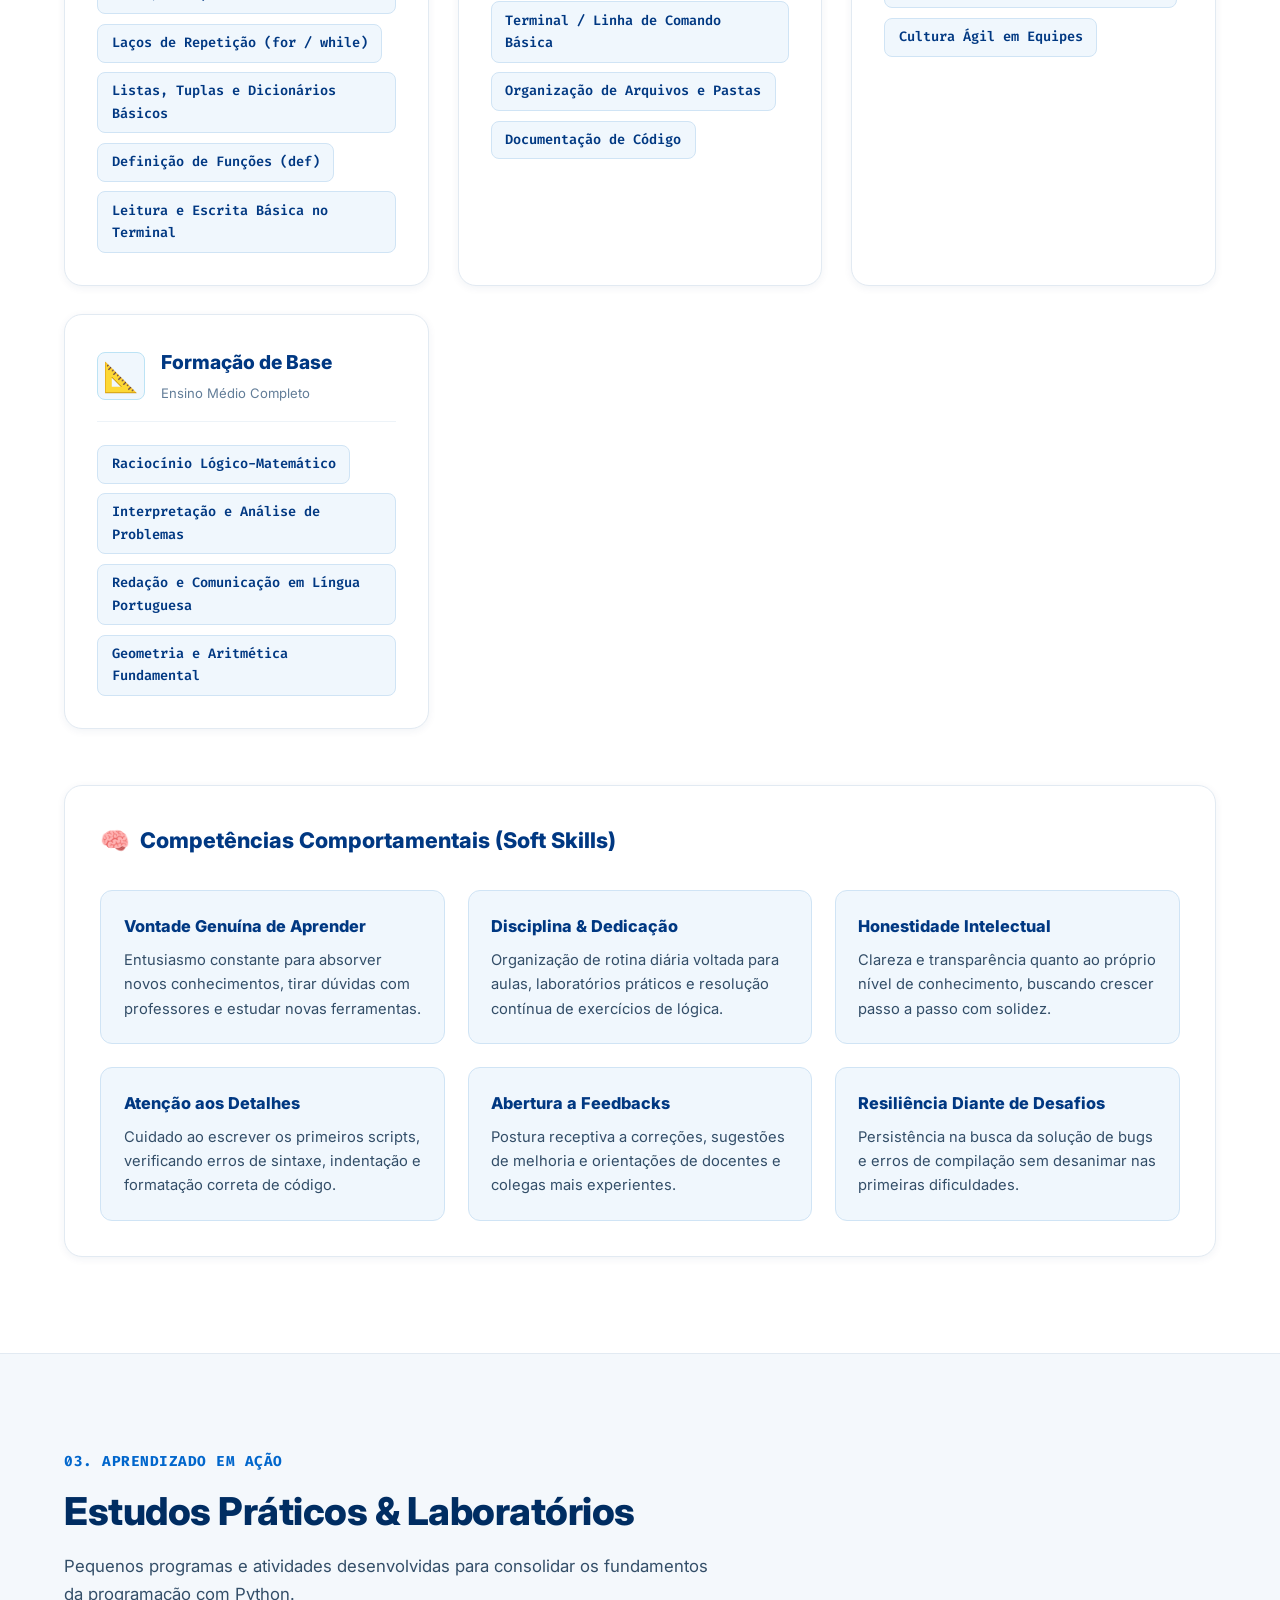
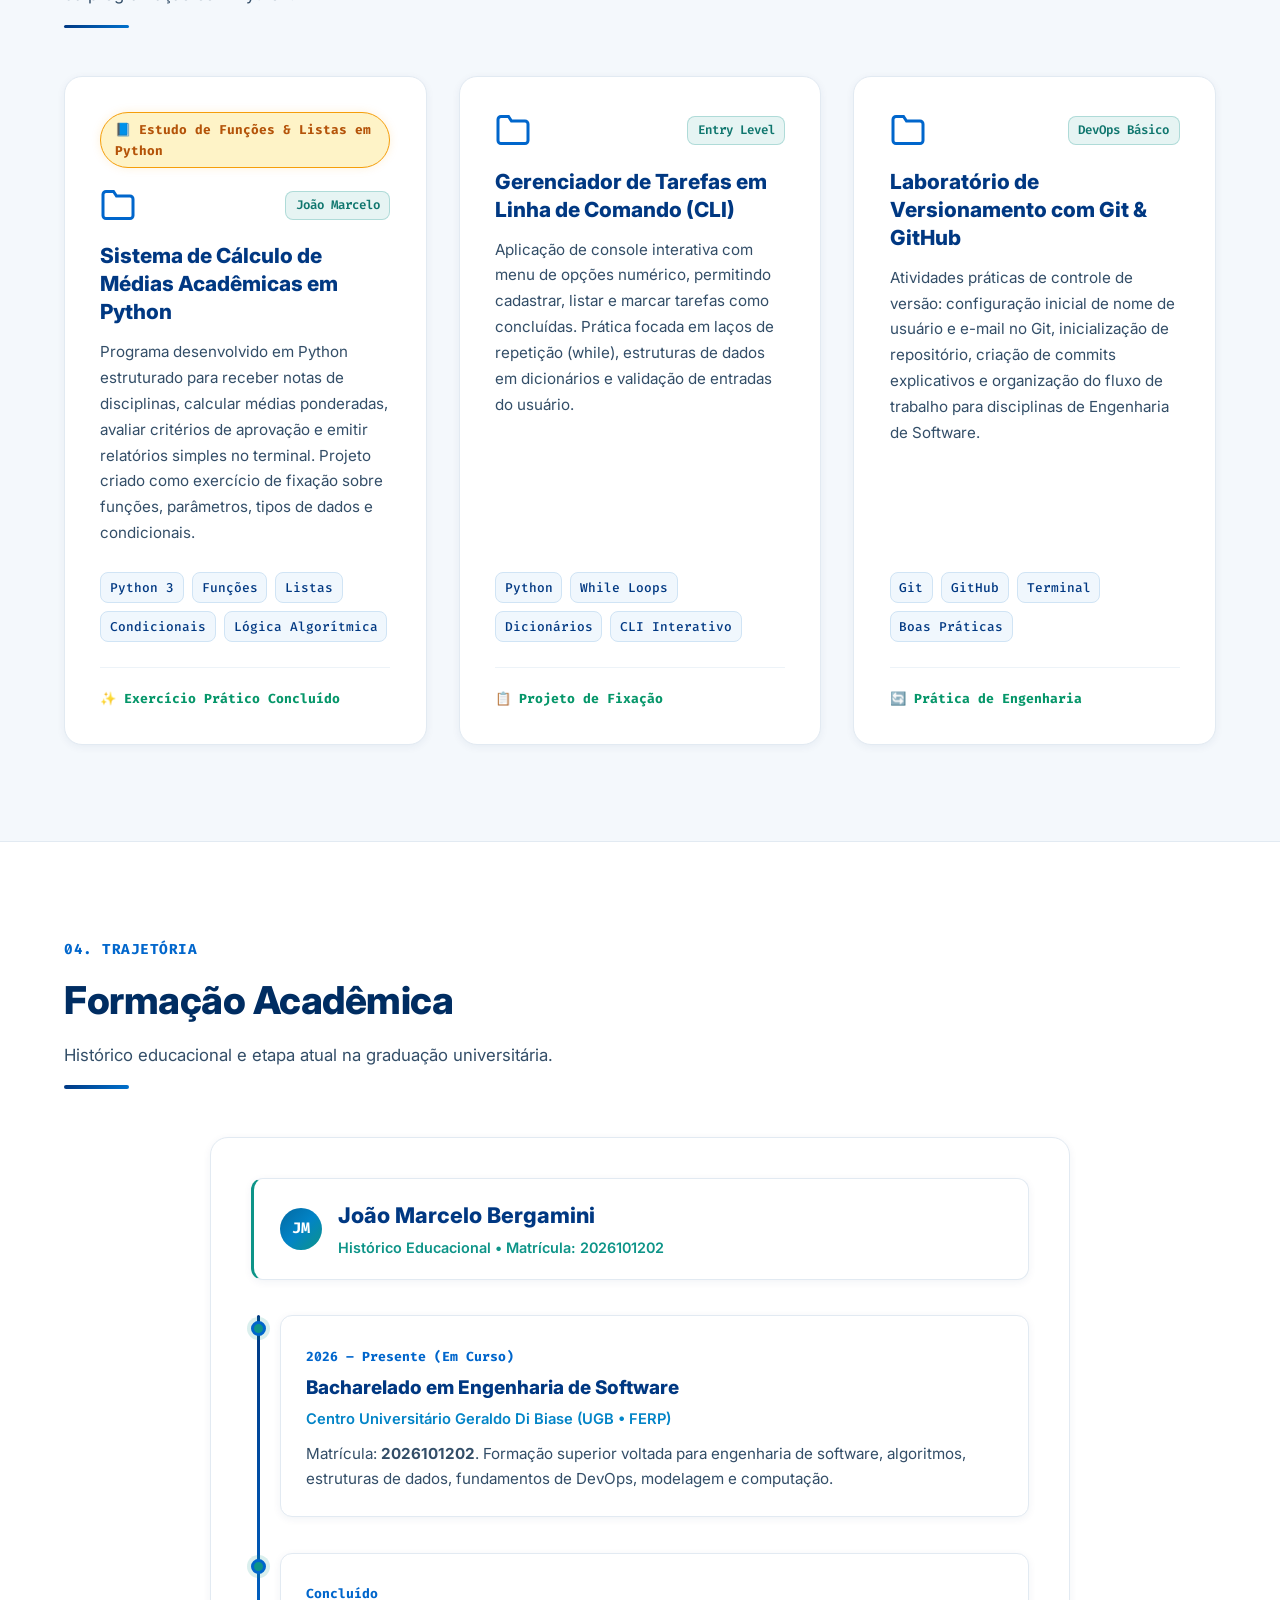
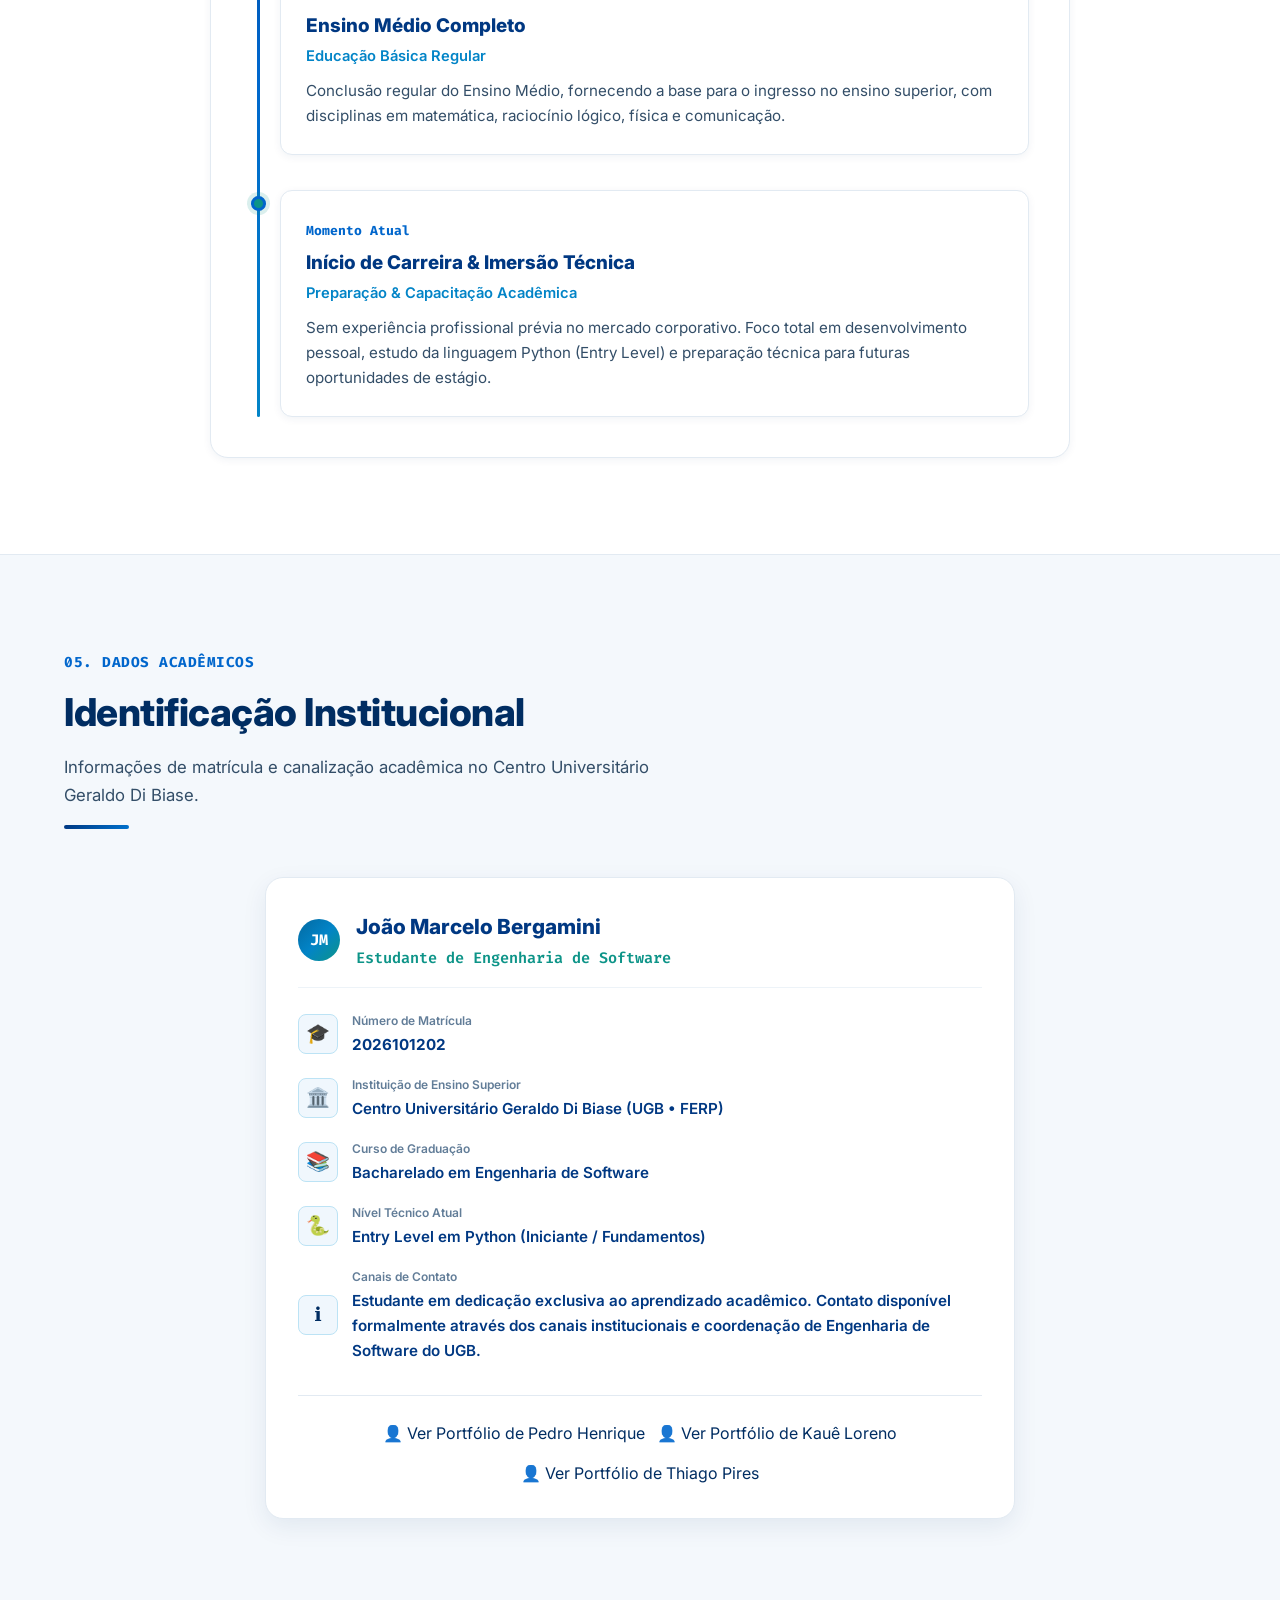
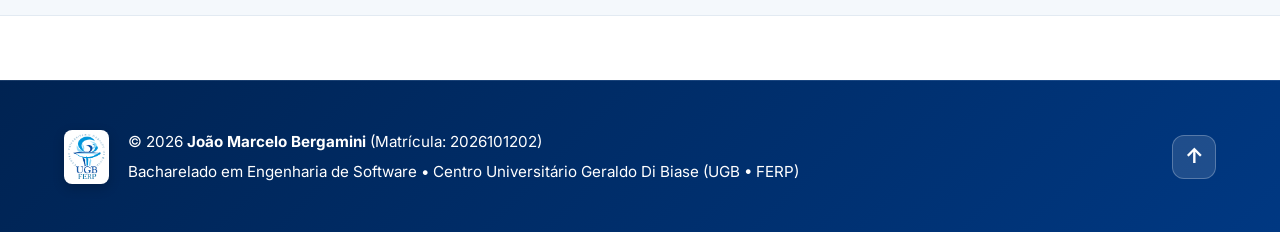
==== commit a896483b: "chore: remover links centrais e sincronizar" ====
--- a/joao/index.html
+++ b/joao/index.html
@@ -46,7 +46,7 @@
                     <li class="nav-item"><a href="http://phdornellas.ugbio.com.br" class="nav-link-switch" title="Ver portfólio de Pedro Henrique">👤 Pedro</a></li>
                     <li class="nav-item"><a href="http://kaueloreno.ugbio.com.br" class="nav-link-switch" title="Ver portfólio de Kauê Loreno">👤 Kauê</a></li>
                     <li class="nav-item"><a href="http://thiago-pires.ugbio.com.br" class="nav-link-switch" title="Ver portfólio de Thiago Pires">👤 Thiago</a></li>
-                    <li class="nav-item"><a href="http://ugbio.com.br" class="nav-link-switch" title="Voltar ao portal central">🏛️ Central</a></li>
+                    
                 </ul>
             </div>
         </nav>
@@ -623,9 +623,7 @@
                             <a href="http://thiago-pires.ugbio.com.br" class="portal-btn-secondary">
                                 👤 Ver Portfólio de Thiago Pires
                             </a>
-                            <a href="http://ugbio.com.br" class="portal-btn-secondary">
-                                🏛️ Ir para o Portal Central
-                            </a>
+                            
                         </div>
                     </div>
                 </div>
@@ -644,7 +642,7 @@
                 </div>
             </div>
             <div style="display: flex; align-items: center; gap: 0.8rem;">
-                <a href="http://ugbio.com.br" class="nav-link-switch">🏛️ Central</a>
+                
                 <a href="#hero" class="back-to-top" title="Voltar ao Topo" aria-label="Voltar ao Topo">↑</a>
             </div>
         </div>
